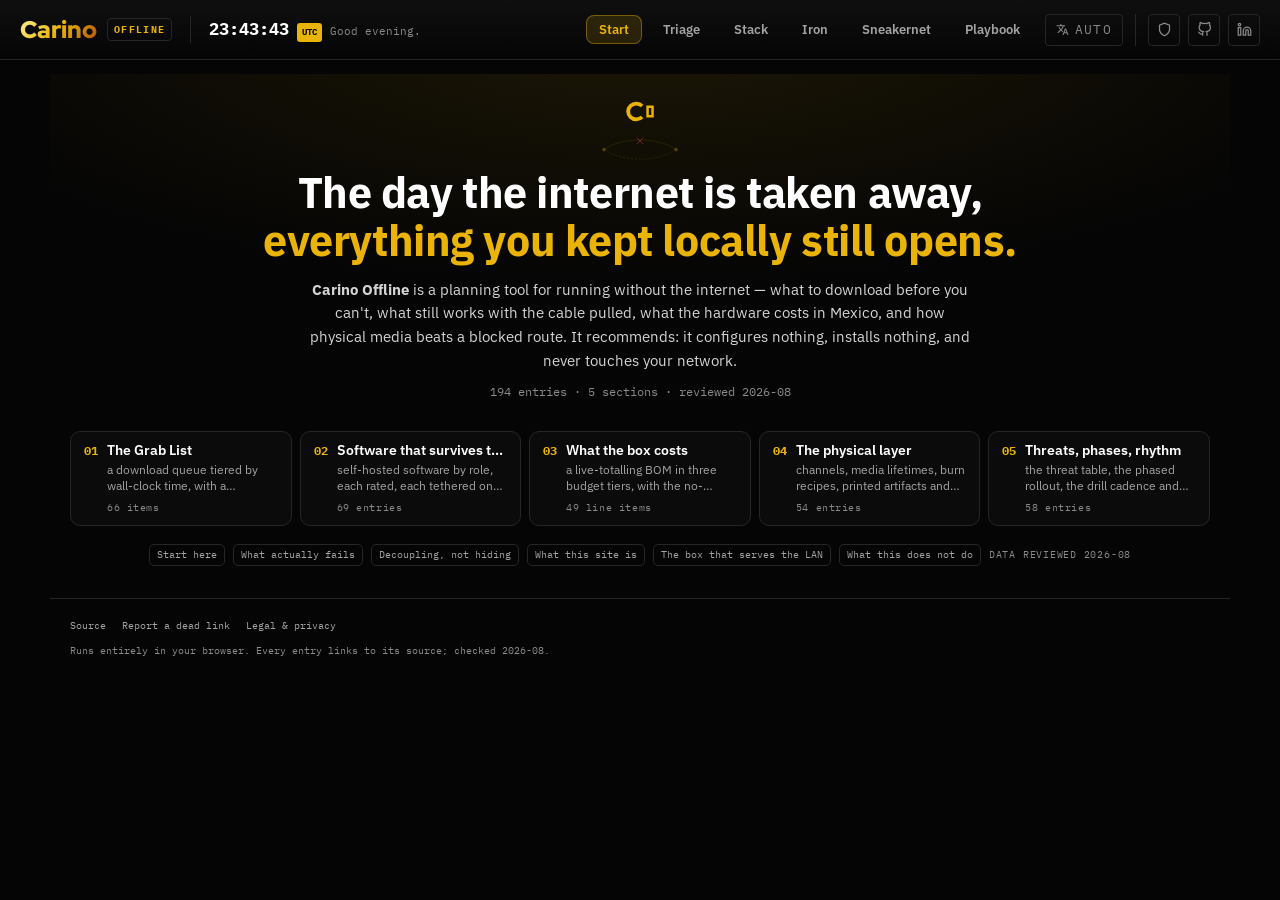
==== index.html @ 89db2559 "Put chips first on every panel and cite a source for every row Find follows the chips, every row and" ====
<!DOCTYPE html>
<html lang="en">
<head>
  <meta charset="UTF-8">
  <meta name="viewport" content="width=device-width, initial-scale=1.0">
  <link rel="icon" type="image/webp" href="logo.webp">
  <title>Carino Offline — intranet, sneakernet &amp; the offline stack</title>
  <!-- carino:head — generated by Carino-Systems/baseline/apply.py from sites.json; edit there, not here -->
  <meta name="description" content="What to download before you can&#x27;t, which software still works with the WAN cable pulled, what the hardware costs in Mexico, and how physical media beats a blocked route. Runs entirely in your browser, offline.">
  <link rel="canonical" href="https://offline.carino.systems/">
  <meta property="og:type" content="website">
  <meta property="og:site_name" content="Carino Systems">
  <meta property="og:title" content="Carino Offline">
  <meta property="og:description" content="What to download before you can&#x27;t, which software still works with the WAN cable pulled, what the hardware costs in Mexico, and how physical media beats a blocked route. Runs entirely in your browser, offline.">
  <meta property="og:url" content="https://offline.carino.systems/">
  <meta property="og:image" content="https://offline.carino.systems/og.jpg">
  <meta property="og:image:width" content="1200">
  <meta property="og:image:height" content="630">
  <meta property="og:image:alt" content="Carino Offline">
  <meta name="twitter:card" content="summary_large_image">
  <link rel="alternate" hreflang="en" href="https://offline.carino.systems/">
  <link rel="alternate" hreflang="es" href="https://offline.carino.systems/?lang=es">
  <link rel="alternate" hreflang="pt-BR" href="https://offline.carino.systems/?lang=pt-BR">
  <link rel="alternate" hreflang="ja" href="https://offline.carino.systems/?lang=ja">
  <link rel="alternate" hreflang="ru" href="https://offline.carino.systems/?lang=ru">
  <link rel="alternate" hreflang="x-default" href="https://offline.carino.systems/">
  <script type="application/json" id="carino-head-i18n">{"es": {"title": "Carino Offline — intranet, sneakernet y el stack sin conexión", "desc": "Qué descargar antes de que no puedas, qué software funciona sin WAN, cuánto cuesta el hardware en México y por qué el medio físico vence a una ruta bloqueada."}, "pt-BR": {"title": "Carino Offline — intranet, sneakernet e o stack offline", "desc": "O que baixar enquanto dá, que software funciona sem WAN, quanto custa o hardware no México e como a mídia física vence uma rota bloqueada. Roda offline."}, "ja": {"title": "Carino Offline — イントラネットとオフライン環境", "desc": "使えなくなる前に何を落とすか、WANなしで動くソフト、メキシコでのハードウェア価格、物理メディアが遮断経路に勝つ理由。ブラウザでオフライン動作。"}, "ru": {"title": "Carino Offline — интранет, sneakernet и офлайн-стек", "desc": "Что скачать, пока не поздно, какой софт работает без WAN, сколько стоит оборудование в Мексике и почему носитель надёжнее блокировки. Работает офлайн."}}</script>
  <script type="application/ld+json">{"@context": "https://schema.org", "@type": "WebApplication", "name": "Carino Offline", "url": "https://offline.carino.systems/", "description": "What to download before you can't, which software still works with the WAN cable pulled, what the hardware costs in Mexico, and how physical media beats a blocked route. Runs entirely in your browser, offline.", "operatingSystem": "Any (runs in a web browser)", "isAccessibleForFree": true, "author": {"@type": "Person", "name": "Miguel Cariño", "url": "https://carino.systems/"}}</script>
  <!-- /carino:head -->

  <link rel="stylesheet" href="fonts/carino-fonts.css">
  <link rel="stylesheet" href="carino-ui.css">

  <style>
    /* Tokens, base and the shared components (.landing-hero, .fchips,
       .src-line, .modal, .alert, .site-foot) come from carino-ui.css,
       linked above. Only Offline's extras are declared here. */
    :root{
      --primary-hover:#fbbf24;
      --border-glow:rgba(234,179,8,0.3);
    }
    a{text-decoration:none;}
    a:hover{color:var(--primary-hover);}
    button{font-family:inherit;}
    h2,h3,h4,h5{font-family:var(--display);}

    /* the page scrolls; each panel is a normal block in it */
    .wrap{max-width:1180px;width:100%;margin:0 auto;padding:14px 20px 8px;}
    @media(max-width:640px){.wrap{padding:12px 12px 6px;}}

    /* ── APP BAR: page header + search ── */
    .appbar{flex-shrink:0;display:flex;flex-direction:column;gap:8px;}
    .app-intro{display:flex;flex-direction:column;gap:3px;}
    .app-eyebrow{font-family:var(--mono);font-size:0.6rem;font-weight:700;letter-spacing:0.16em;
      text-transform:uppercase;color:var(--accent);}
    .app-title{margin:0;font-family:var(--display);font-weight:900;font-size:1.85rem;line-height:1.05;
      background:linear-gradient(130deg,#fef08a 0%,#eab308 48%,#b45309 100%);
      -webkit-background-clip:text;background-clip:text;-webkit-text-fill-color:transparent;}
    .app-desc{margin:1px 0 0;color:var(--text-sec);font-size:0.84rem;line-height:1.45;max-width:840px;
      display:-webkit-box;-webkit-line-clamp:2;-webkit-box-orient:vertical;overflow:hidden;}
    .app-desc b{color:var(--text);}
    @media(max-width:640px){.app-title{font-size:1.5rem;}.app-desc{font-size:0.8rem;}}
    /* ── FILTER BAR — carino-ui.css .fchips: chips first, then Find ── */
    .fchips{margin:10px -20px 12px;padding:10px 20px;min-height:46px;}
    @media(max-width:640px){.fchips{margin:8px -12px 10px;padding:9px 12px;}}
    #chips{display:contents;}
    .find-chip .kbd{margin-left:4px;padding:0 5px;font-size:var(--fs-micro);}
    #q{width:240px;flex:none;padding:5px 10px;font-size:var(--fs-label);}
    #q:focus{outline:none;border-color:var(--accent);box-shadow:0 0 0 3px var(--accent-glow);}
    #q[hidden]{display:none;}
    @media(max-width:640px){#q{width:180px;}}

    /* ── SECTION TABS — relocated into the shared navbar (carino-navbar.js) ── */
    .tabs{display:flex;gap:6px;align-items:center;}
    .tab{display:flex;align-items:center;gap:7px;border:1px solid transparent;border-radius:8px;background:transparent;
      color:var(--text-sec);font-family:var(--sans);font-weight:600;font-size:0.82rem;padding:7px 12px;cursor:pointer;
      transition:0.13s;white-space:nowrap;line-height:1;}
    .tab:hover{color:var(--text);background:rgba(255,255,255,0.05);}
    .tab.active{color:var(--accent);background:var(--accent-glow);border-color:rgba(234,179,8,0.4);}
    .tab .tnum{font-family:var(--mono);font-size:0.6rem;font-weight:700;letter-spacing:0.1em;opacity:0.7;}
    .tab .tlead{font-family:var(--sans);font-weight:400;font-size:0.72rem;color:var(--text-muted);}
    /* inside the 60px navbar there's no room for the numbers / sub-labels */
    #carinoNav .tab .tnum,#carinoNav .tab .tlead{display:none;}
    #carinoNav .cn-actions{overflow-x:auto;scrollbar-width:none;}
    #carinoNav .cn-actions::-webkit-scrollbar{display:none;}
    @media(max-width:520px){#carinoNav .tab{padding:7px 9px;font-size:0.78rem;}}

    /* ── PANELS: exactly one visible; the page itself scrolls ── */
    .panel{display:none;}
    .panel.active{display:block;}

    /* rating legend: swatches only — the section description carries the words */
    .legend{display:flex;gap:12px;flex-wrap:wrap;font-family:var(--mono);font-size:0.62rem;color:var(--text-muted);}
    .legend .lg{white-space:nowrap;cursor:help;}

    /* ══ SUMMARY STRIP — one line carrying what four stat tiles used to ══ */
    .summary{display:flex;align-items:center;gap:16px;flex-wrap:wrap;margin-bottom:10px;
      border:1px solid var(--border-glow);border-radius:10px;background:var(--accent-faint);
      padding:8px 13px;font-family:var(--mono);font-variant-numeric:tabular-nums;}
    .sm-c{font-size:0.72rem;color:var(--text-muted);white-space:nowrap;}
    .sm-c b{color:var(--accent);font-size:0.92rem;font-weight:700;}
    .sm-of{color:var(--text-muted);font-weight:400;font-size:0.72rem;}
    .sm-k{font-size:var(--fs-micro);text-transform:uppercase;letter-spacing:0.09em;}
    .sm-bar{flex:1;min-width:70px;height:4px;border-radius:3px;background:var(--border);overflow:hidden;display:block;}
    .sm-pct{font-size:0.68rem;color:var(--accent);font-weight:700;}
    @media(max-width:620px){.sm-bar{display:none;}.summary{gap:11px;}}

    /* ══ POPUP MENU — keeps six rarely-pressed buttons off the screen ══ */
    .menu-wrap{position:relative;display:inline-flex;}
    .menu{position:absolute;top:calc(100% + 5px);left:0;z-index:60;min-width:186px;
      border:1px solid var(--border);border-radius:9px;background:var(--bg-elev);
      box-shadow:0 12px 32px rgba(0,0,0,0.55);padding:4px;display:flex;flex-direction:column;gap:2px;}
    .menu[hidden]{display:none;}
    .menu-i{text-align:left;border:none;background:transparent;color:var(--text-sec);cursor:pointer;
      font-family:var(--mono);font-size:0.7rem;padding:7px 10px;border-radius:6px;transition:0.12s;white-space:nowrap;}
    .menu-i:hover{background:var(--accent-glow);color:var(--accent);}
    .menu-i.danger:hover{background:rgba(239,68,68,0.14);color:var(--err);}

    /* ══ COMPACT ROW — the density primitive.
       One line: name, a one-clause gist, and the numbers you scan by. Prose,
       commands and caveats live in the detail dialog, not here. ══ */
    .row{display:grid;grid-template-columns:auto 1fr auto auto auto;align-items:center;gap:12px;
      padding:9px 12px;border:1px solid transparent;border-bottom-color:var(--border);
      cursor:pointer;transition:0.12s;min-width:0;}
    .row:hover{background:var(--accent-faint);border-color:var(--border-glow);border-radius:9px;}
    .row:focus-visible{outline:2px solid var(--accent);outline-offset:-2px;border-radius:9px;}
    .row.static{cursor:default;}
    .row.static:hover{background:transparent;border-color:transparent;border-bottom-color:var(--border);}
    .row input[type=checkbox]{width:16px;height:16px;accent-color:var(--accent);cursor:pointer;flex-shrink:0;margin:0;}
    .row-x{color:var(--err);font-size:0.8rem;width:16px;text-align:center;flex-shrink:0;}
    .row-main{display:flex;flex-direction:column;gap:2px;min-width:0;}
    .row-name{font-size:0.87rem;font-weight:600;color:var(--text);line-height:1.3;
      white-space:nowrap;overflow:hidden;text-overflow:ellipsis;}
    .row-sub{font-size:0.76rem;color:var(--text-sec);line-height:1.35;
      white-space:nowrap;overflow:hidden;text-overflow:ellipsis;}
    .row-cat{font-family:var(--mono);font-size:0.62rem;color:var(--text-muted);white-space:nowrap;}
    .row-num{font-family:var(--mono);font-size:0.72rem;color:var(--text);white-space:nowrap;
      text-align:right;min-width:52px;}
    .row-flag{color:var(--err);font-size:0.78rem;}
    .row.done .row-name{color:var(--text-muted);text-decoration:line-through;}
    .row.done .row-sub{color:var(--text-muted);}
    .row.wont{opacity:0.72;}
    .row.wont .row-name{color:var(--text-sec);}
    .row.tether{border-left:2px solid rgba(239,68,68,0.5);}
    .row.dim{opacity:0.34;}
    .row.phase.done .row-name{color:var(--ok);text-decoration:none;}
    .row.phase.wip .row-name{color:var(--accent);}
    .bar.mini{height:3px;margin-top:5px;max-width:220px;}
    @media(max-width:720px){
      .row{grid-template-columns:auto 1fr auto;gap:9px;padding:8px 10px;}
      .row-cat{display:none;}
      .row-num:last-child{display:none;}
    }

    /* ══ TILE — the stack grid. Same idea, laid out as a card grid. ══ */
    .tiles{display:grid;grid-template-columns:repeat(auto-fill,minmax(260px,1fr));gap:8px;}
    .tile{display:grid;grid-template-columns:auto 1fr;gap:9px;align-items:start;cursor:pointer;
      border:1px solid var(--border);border-radius:10px;background:var(--bg-card);padding:10px 12px;transition:0.12s;min-width:0;}
    .tile:hover{border-color:var(--border-glow);background:var(--accent-faint);transform:translateY(-1px);}
    .tile:focus-visible{outline:2px solid var(--accent);outline-offset:-2px;}
    .tile-dot{font-size:0.66rem;line-height:1.6;}
    .tile-main{display:flex;flex-direction:column;gap:2px;min-width:0;}
    .tile-name{font-size:0.85rem;font-weight:600;color:var(--text);line-height:1.3;
      white-space:nowrap;overflow:hidden;text-overflow:ellipsis;}
    .tile-sub{font-size:0.74rem;color:var(--text-sec);line-height:1.4;
      display:-webkit-box;-webkit-line-clamp:2;-webkit-box-orient:vertical;overflow:hidden;}

    /* sub-navigation inside a panel — one block on screen at a time */
    .seg.sub{margin-bottom:10px;}
    .seg.sub .seg-btn .sub{font-size:var(--fs-micro);opacity:0.7;}
    .lede{margin-bottom:11px;}
    .lede p{margin:0 0 8px;font-size:0.82rem;color:var(--text-sec);line-height:1.55;max-width:820px;}

    /* ══ DETAIL DIALOG — carino-ui.css .modal-scrim / .modal ══ */
    .modal-scrim{z-index:2147483100;align-items:flex-start;overflow-y:auto;}
    #modal .modal{max-width:620px;margin:auto;max-height:calc(100dvh - 48px);}
    #modal .modal-head{align-items:flex-start;background:var(--accent-faint);}
    #modal .modal-title{text-transform:none;font-family:var(--sans);font-weight:800;letter-spacing:0;line-height:1.3;margin:0;}
    #modal .modal-body{padding:15px 17px 17px;}
    .d-p{margin:0 0 9px;font-size:0.83rem;color:var(--text-sec);line-height:1.6;}
    .d-p b{color:var(--text);}
    .d-lbl{font-family:var(--mono);font-size:var(--fs-micro);font-weight:700;text-transform:uppercase;
      letter-spacing:0.12em;color:var(--text-muted);margin:14px 0 6px;display:flex;gap:8px;align-items:baseline;}
    /* a count on the right of a label, the way .group-h carries one */
    .d-lbl .count{margin-left:auto;font-weight:400;letter-spacing:0.06em;color:var(--text-muted);}
    .d-facts{display:grid;grid-template-columns:auto 1fr;gap:5px 14px;margin:12px 0 4px;
      font-family:var(--mono);font-size:0.73rem;line-height:1.5;}
    .d-facts.tight{margin:0;}
    .d-k{color:var(--text-muted);white-space:nowrap;}
    .d-v{color:var(--text);}
    .d-foot{display:flex;gap:8px;align-items:center;flex-wrap:wrap;margin-top:13px;
      padding-top:11px;border-top:1px solid var(--border);}
    @media(max-width:640px){.modal-scrim{padding:12px;}#modal .modal{max-height:calc(100dvh - 24px);}}

    /* ── LOAD FAILURE — carino-ui.css .alert.err, naming the file ── */
    #loadErr{margin-top:10px;}
    #loadErr[hidden],#loadErr.hidden{display:none;}

    /* ══ CONTROL SURFACES ══ */
    .ctl{display:flex;gap:10px;flex-wrap:wrap;align-items:center;}
    .ctl-lbl{font-family:var(--mono);font-size:var(--fs-micro);font-weight:700;text-transform:uppercase;
      letter-spacing:0.12em;color:var(--text-muted);white-space:nowrap;}

    /* segmented control — time budget, iron tier, sneakernet channel */
    .seg{display:inline-flex;gap:4px;padding:4px;border:1px solid var(--border);border-radius:10px;
      background:var(--bg-elev);flex-wrap:wrap;}
    .seg-btn{border:1px solid transparent;border-radius:7px;background:transparent;color:var(--text-sec);
      font-family:var(--mono);font-size:0.68rem;font-weight:600;padding:6px 11px;cursor:pointer;
      white-space:nowrap;transition:0.13s;display:inline-flex;align-items:center;gap:7px;line-height:1.2;}
    .seg-btn:hover{color:var(--text);background:rgba(255,255,255,0.05);}
    .seg-btn.active{color:var(--accent);background:var(--accent-glow);border-color:rgba(234,179,8,0.4);}
    .seg-btn .sub{font-size:var(--fs-micro);font-weight:400;color:var(--text-muted);letter-spacing:0.04em;}
    .seg-btn.active .sub{color:var(--accent);opacity:0.75;}
    .seg-btn .rec{font-size:0.5rem;font-weight:700;text-transform:uppercase;letter-spacing:0.09em;
      color:var(--accent);border:1px solid var(--border-glow);border-radius:4px;padding:2px 5px;}

    /* buttons are carino-ui.css .btn / .btn-primary */

    /* ══ BADGES ══ (.tag kept as an alias of .badge — same rules, either name works) */
    .badge,.tag{font-family:var(--mono);font-size:var(--fs-micro);font-weight:700;text-transform:uppercase;
      letter-spacing:0.06em;padding:4px 8px;border-radius:5px;border:1px solid var(--border);
      color:var(--text-sec);white-space:nowrap;display:inline-flex;align-items:center;gap:5px;line-height:1.2;}
    .badge.ok,.tag.ok{color:var(--ok);border-color:rgba(34,197,94,0.4);background:rgba(34,197,94,0.06);}
    .badge.info,.tag.info{color:var(--info);border-color:rgba(56,189,248,0.4);background:rgba(56,189,248,0.06);}
    .badge.warn,.tag.warn{color:var(--warn);border-color:rgba(234,179,8,0.4);background:var(--accent-faint);}
    .badge.danger,.tag.danger{color:var(--err);border-color:rgba(239,68,68,0.45);background:rgba(239,68,68,0.07);}
    .badge.accent,.tag.accent{color:var(--accent);border-color:var(--border-glow);background:var(--accent-faint);}
    .badge.big{font-size:0.64rem;padding:5px 10px;}

    /* text-colour utilities for data-driven states (likelihood, severity, ratings) */
    .t-ok{color:var(--ok);} .t-info{color:var(--info);} .t-warn{color:var(--warn);}
    .t-danger{color:var(--err);} .t-dim{color:var(--text-muted);} .t-mut{color:var(--text-sec);}
    .t-accent{color:var(--accent);}
    .num{font-family:var(--mono);font-variant-numeric:tabular-nums;}

    /* ══ GROUPS / GRIDS / CARDS ══ */
    .group{margin-bottom:20px;}
    .group-h{display:flex;align-items:baseline;gap:10px;margin:0 0 10px;font-family:var(--mono);font-size:0.62rem;
      font-weight:700;text-transform:uppercase;letter-spacing:0.14em;color:var(--accent);
      border-bottom:1px solid var(--border);padding-bottom:6px;}
    .group-h .count{margin-left:auto;color:var(--text-muted);font-weight:400;letter-spacing:0.06em;}
    .group-h .lead{color:var(--text-muted);font-weight:400;letter-spacing:0.04em;text-transform:none;font-size:0.66rem;}

    /* offline rating drives the tile's left edge — visible before you read a word */
    .tile.rate-full{border-left:2px solid var(--ok);}
    .tile.rate-sync{border-left:2px solid var(--info);}
    .tile.rate-tethered{border-left:2px solid var(--err);}

    /* label/value pairs inside cards and detail blocks */

    /* ── ALTS: the "if you can't get it, get this" row ── */
    .alts{display:flex;gap:5px;flex-wrap:wrap;}
    .alt{font-family:var(--mono);font-size:0.62rem;color:var(--text-sec);border:1px solid var(--border);
      border-radius:5px;padding:2px 7px;}
    /* the same pill used as a button — Start's premise and limits blocks */
    button.alt{background:transparent;cursor:pointer;line-height:1.6;transition:0.13s;}
    button.alt:hover{color:var(--accent);border-color:var(--accent);background:var(--accent-faint);}

    /* ══ HERO ══ the landing screen, built like the PACS one: the mark, the
       motif under it, the two-line headline, one paragraph and the counts.
       Static markup rather than app.js output: it is translated like the
       fleet's other landing pages, and it still says something when
       data/start.json fails to load. */
    /* The landing hero (carino-ui.css .landing-hero) is Start's page header;
       on every other panel the app bar's own title takes its place. */
    .landing-hero{display:none;margin:0 -20px;}
    body.is-start .landing-hero{display:block;}
    body.is-start .app-intro{display:none;}
    @media(max-width:640px){.landing-hero{margin:0 -12px;}}

    /* ── THE MOTIF: two routes, one blocked ──
       The lede's last claim, animated: a blocked route loses to physical media.
       A packet leaves the left node along the top route, dies at the cut, and
       nothing arrives. Then one leaves along the bottom route — drawn dashed,
       because that route is a disc in a bag — and the right node lights up.

       One 5s cycle drives all of it: the two pulses share the timeline and are
       separated by animation-delay written into their own keyframes, so there
       is no JS and nothing to keep in sync. Both paths carry pathLength="100",
       which makes every offset below a percentage of the route regardless of
       what the curve actually measures. */
    .lh-motif{aspect-ratio:240 / 72;}
    .lh-motif .trace{fill:none;stroke:var(--accent);stroke-width:2;opacity:0.14;
      stroke-linecap:round;}
    /* the physical route reads as physical before anything moves */
    .lh-motif .wire{stroke-dasharray:5 6;}
    .lh-motif .node{fill:var(--accent);opacity:0.28;}
    .lh-motif .cut{stroke:var(--err);stroke-width:2;opacity:0.6;stroke-linecap:round;}
    .lh-motif .pulse{fill:none;stroke:var(--accent);stroke-width:2.8;stroke-linecap:round;
      stroke-dasharray:14 86;opacity:0;}
    .lh-motif .p-blocked{animation:ohero-blocked 5s linear infinite;}
    .lh-motif .p-carried{animation:ohero-carried 5s linear infinite;}
    .lh-motif .n-dest{animation:ohero-arrive 5s linear infinite;}

    /* out of the source, and dead at the cut half way along */
    @keyframes ohero-blocked{
      0%{stroke-dashoffset:14;opacity:0;}
      3%{opacity:0.95;}
      22%{stroke-dashoffset:-36;opacity:0.95;}
      27%,100%{stroke-dashoffset:-36;opacity:0;}
    }
    /* then the same trip by hand, the whole way */
    @keyframes ohero-carried{
      0%,34%{stroke-dashoffset:14;opacity:0;}
      37%{opacity:0.95;}
      72%{stroke-dashoffset:-86;opacity:0.95;}
      80%,100%{stroke-dashoffset:-86;opacity:0;}
    }
    /* and only then does the far end have it */
    @keyframes ohero-arrive{
      0%,68%{opacity:0.28;}
      76%,88%{opacity:1;}
      96%,100%{opacity:0.28;}
    }
    /* Reduced motion still has to make the point, so it keeps the frame the
       animation exists for: a packet stopped at the cut, another part-way down
       the route that works. */
    @media(prefers-reduced-motion:reduce){
      .lh-motif .p-blocked,.lh-motif .p-carried,.lh-motif .n-dest{animation:none;}
      .lh-motif .p-blocked{opacity:0.95;stroke-dashoffset:-36;}
      .lh-motif .p-carried{opacity:0.95;stroke-dashoffset:-36;}
    }
    /* Start has no facets: the bar (and its Find) belongs to the five tool
       panels. A ?q= in the URL still routes and renders on Start. */
    body.is-start .fchips{display:none;}
    /* one centred row under the five ways in, the way the PACS chips sit */
    .start-chips{justify-content:center;align-items:center;gap:8px;margin-top:18px;}
    .start-chips .start-stamp{font-family:var(--mono);font-size:var(--fs-micro);
      letter-spacing:0.08em;text-transform:uppercase;}

    /* ══ START PANEL ══ five cards and a chip row; everything else is a dialog.
       The rules that used to squeeze this panel's rows and labels into a
       1400x900 laptop are gone with the rows they squeezed. */
    .start-tiles{grid-template-columns:repeat(auto-fill,minmax(205px,1fr));}
    .start-card{padding:10px 13px;}
    .start-card .tile-dot{font-family:var(--mono);font-size:0.72rem;font-weight:700;line-height:1.5;}
    .start-card .tile-n{font-size:0.6rem;letter-spacing:0.06em;margin-top:3px;}
    /* the numbered route now renders inside the dialog */
    .start-step .step-n{font-family:var(--mono);font-size:0.6rem;font-weight:700;color:var(--accent);
      border:1px solid var(--border-glow);border-radius:5px;padding:2px 6px;line-height:1;}

    /* ══ COPYABLE CODE ══ the install line, the burn command, the rsync invocation */
    .code,code.copy{position:relative;display:block;font-family:var(--mono);font-size:0.72rem;line-height:1.6;
      color:var(--text);background:var(--bg);border:1px solid var(--border);border-radius:8px;
      padding:9px 60px 9px 11px;white-space:pre-wrap;word-break:break-word;cursor:pointer;transition:0.14s;}
    .code:hover,code.copy:hover{border-color:var(--border-glow);}
    .code::after,code.copy::after{content:'copy';position:absolute;top:7px;right:9px;font-size:var(--fs-micro);
      font-weight:700;letter-spacing:0.1em;text-transform:uppercase;color:var(--text-muted);}
    .code:hover::after,code.copy:hover::after{color:var(--accent);}
    .code.copied::after,code.copy.copied::after{content:'copied';color:var(--ok);}
    .code .cm{color:var(--text-muted);}   /* shell comment lines inside a recipe */
    .copybtn{font-family:var(--mono);font-size:var(--fs-micro);font-weight:700;letter-spacing:0.1em;
      text-transform:uppercase;color:var(--text-muted);background:transparent;border:1px solid var(--border);
      border-radius:5px;padding:3px 7px;cursor:pointer;transition:0.14s;}
    .copybtn:hover{color:var(--accent);border-color:var(--accent);}
    .copybtn.copied{color:var(--ok);border-color:rgba(34,197,94,0.4);}

    /* ══ TABLES ══ threat model, media, cadence, breaks */
    .tblwrap{overflow-x:auto;border:1px solid var(--border);border-radius:11px;background:var(--bg-card);
      scrollbar-width:thin;scrollbar-color:var(--border) transparent;}
    .tblwrap::-webkit-scrollbar{height:8px;}
    .tblwrap::-webkit-scrollbar-thumb{background:var(--border);border-radius:4px;}
    table.tbl{border-collapse:collapse;width:100%;min-width:560px;font-size:0.79rem;}
    .tbl th{font-family:var(--mono);font-size:var(--fs-micro);font-weight:700;text-transform:uppercase;
      letter-spacing:0.1em;color:var(--accent);text-align:left;padding:9px 12px;
      border-bottom:1px solid var(--border);background:var(--accent-faint);white-space:nowrap;
      position:sticky;top:0;z-index:1;}
    .tbl td{padding:9px 12px;border-bottom:1px solid var(--border);color:var(--text-sec);
      line-height:1.5;vertical-align:top;}
    .tbl tbody tr:last-child td{border-bottom:none;}
    .tbl tbody tr:hover td{background:rgba(255,255,255,0.02);}
    .tbl td b,.tbl td strong{color:var(--text);font-weight:600;}
    .tbl td.num,.tbl th.num{font-family:var(--mono);text-align:right;white-space:nowrap;
      font-variant-numeric:tabular-nums;}
    .tbl td.key{color:var(--text);font-weight:600;white-space:nowrap;}

    .escape{margin-top:6px;font-size:0.74rem;line-height:1.5;color:#fca5a5;
      border-left:2px solid rgba(239,68,68,0.5);padding-left:9px;}
    .escape b{color:#fecaca;}

    /* ══ TIER ACCORDIONS ══ */
    .tier{border:1px solid var(--border);border-radius:12px;background:var(--bg-elev);
      margin-bottom:12px;overflow:hidden;}
    .tier-h{display:flex;align-items:center;gap:10px;width:100%;text-align:left;border:0;
      border-bottom:1px solid var(--border);background:var(--accent-faint);color:inherit;
      padding:11px 14px;cursor:pointer;transition:0.14s;}
    .tier-h:hover{background:var(--accent-glow);}
    .tier-name{font-family:var(--display);font-weight:700;font-size:0.98rem;}
    .tier-lead{font-family:var(--sans);font-weight:400;font-size:0.75rem;color:var(--text-sec);
      white-space:nowrap;overflow:hidden;text-overflow:ellipsis;min-width:0;flex:1;}
    .tier-meta{margin-left:auto;font-family:var(--mono);font-size:0.62rem;color:var(--text-muted);
      white-space:nowrap;font-variant-numeric:tabular-nums;}
    .tier-body{padding:2px 10px 6px;}
    .tier.collapsed .tier-body{display:none;}
    .tier.collapsed .tier-h{border-bottom:none;}
    .tier.wont{border-color:rgba(239,68,68,0.35);}
    .tier.wont .tier-h{background:rgba(239,68,68,0.07);border-color:rgba(239,68,68,0.25);}
    .tier.wont .tier-h:hover{background:rgba(239,68,68,0.11);}
    .tier.wont .tier-name{color:#fca5a5;}

    /* ══ SUMMARY / READINESS ══ */
    #grabSummary{flex-shrink:0;border:1px solid var(--border-glow);border-radius:12px;
      background:var(--accent-faint);padding:12px 14px;margin-bottom:13px;
      display:flex;flex-direction:column;gap:11px;}

    .bar{height:8px;border-radius:5px;background:var(--bg);border:1px solid var(--border);overflow:hidden;}
    .bar-fill{display:block;height:100%;width:0;border-radius:4px;transition:width 0.3s ease;
      background:linear-gradient(90deg,#b45309,#eab308 62%,#fef08a);}

    /* running total strip for the hardware tiers */
    #ironTotal{flex-shrink:0;display:flex;gap:14px;flex-wrap:wrap;align-items:baseline;
      border:1px solid var(--border-glow);border-radius:11px;background:var(--accent-faint);
      padding:11px 14px;margin-bottom:13px;font-family:var(--mono);font-variant-numeric:tabular-nums;}
    #ironTotal .big{font-size:1.3rem;font-weight:700;color:var(--accent);}
    #ironTotal .sub{font-size:0.7rem;color:var(--text-sec);}
    #ironTotal .lbl{font-size:var(--fs-micro);font-weight:700;text-transform:uppercase;letter-spacing:0.11em;color:var(--text-muted);}

    .tl-exit{margin-top:9px;font-family:var(--mono);font-size:0.66rem;line-height:1.5;color:var(--accent);
      border:1px solid var(--border-glow);border-radius:8px;background:var(--accent-faint);padding:7px 10px;}
    .tl-exit b{color:var(--text);}

    /* task checklist inside a phase */
    .task{display:flex;gap:9px;align-items:flex-start;font-size:0.79rem;color:var(--text-sec);
      line-height:1.5;padding:4px 0;cursor:pointer;}
    .task:hover{color:var(--text);}
    .task.done{color:var(--text-muted);text-decoration:line-through;text-decoration-color:var(--border);}

    /* ══ NUMBERED RECIPES (sneakernet) ══ */
    .steps{list-style:none;counter-reset:step;margin:0;padding:0;}
    .step{position:relative;counter-increment:step;padding:0 0 0 30px;margin-bottom:11px;}
    .step::before{content:counter(step,decimal-leading-zero);position:absolute;left:0;top:1px;
      font-family:var(--mono);font-size:0.6rem;font-weight:700;color:var(--accent);
      border:1px solid var(--border-glow);border-radius:5px;padding:2px 5px;line-height:1;}
    .step-t{font-size:0.82rem;color:var(--text);line-height:1.5;margin-bottom:5px;}
    .step-t .why{color:var(--text-sec);}

    /* short prose blocks: principles, uses, artifacts */

    /* rules / non-negotiables list */
    .rules{list-style:none;margin:0;padding:0;counter-reset:rule;}
    .rules li{position:relative;counter-increment:rule;padding:9px 0 9px 32px;
      border-bottom:1px solid var(--border);font-size:0.81rem;color:var(--text-sec);line-height:1.55;}
    .rules li:last-child{border-bottom:none;}
    .rules li::before{content:counter(rule);position:absolute;left:0;top:9px;font-family:var(--mono);
      font-size:0.6rem;font-weight:700;color:var(--accent);border:1px solid var(--border-glow);
      border-radius:5px;padding:2px 6px;line-height:1;}
    .rules li b{color:var(--text);}

    /* ══ EMPTY / HIDDEN ══ */
    .empty{text-align:center;color:var(--text-muted);font-family:var(--mono);font-size:0.76rem;
      line-height:1.6;padding:32px 16px;border:1px dashed var(--border);border-radius:11px;}
    .empty b{color:var(--text-sec);}
    .hidden{display:none!important;}
    [hidden]{display:none!important;}

    /* a bordered mount with nothing in it reads as a broken box, and these two
       stay empty on the data-failure path */
    #grabSummary:empty,#ironTotal:empty{display:none;}

    /* ── mount-point spacing: set here so app.js never has to think about layout ── */
    #grabControls,#stackControls{flex-shrink:0;margin-bottom:12px;display:flex;gap:11px;
      flex-wrap:wrap;align-items:center;}
    #ironTiers,#sneakChannels{flex-shrink:0;margin-bottom:12px;display:flex;gap:11px;
      flex-wrap:wrap;align-items:center;}
    #grabTiers,#stackGrid,#ironGroups,#sneakBody,#startBody{flex-shrink:0;}
    #ironRules{margin-top:18px;}
    /* a group's pointer at the fleet tool answering the neighbouring question */
    .group-see{margin:-4px 0 8px;font-family:var(--mono);font-size:0.66rem;line-height:1.4;}

      /* the source line every row and dialog ends in (carino-ui.css .src-line) */
    .row-main .src-line,.tile-main .src-line{font-size:var(--fs-micro);gap:2px 6px;margin-top:2px;}
    .src-line .src-ed{color:var(--text-sec);}
    .site-foot{max-width:1180px;margin:24px auto 0;padding-left:20px;padding-right:20px;}
    @media(max-width:640px){.site-foot{padding-left:12px;padding-right:12px;}}
</style>
</head>
<body>

  <div class="wrap" role="main">

    <!-- Section tabs — carino-navbar.js relocates this into the shared top navbar. -->
    <nav class="tabs" data-carino-actions role="tablist">
      <button class="tab active" id="tab-start" data-panel="start" data-priority="1" role="tab" aria-controls="panel-start" aria-selected="true"><span class="tnum">00</span> <span data-i18n>Start</span> <span class="tlead" data-i18n>what this is</span></button>
      <button class="tab" id="tab-grab" data-panel="grab" role="tab" aria-controls="panel-grab" aria-selected="false"><span class="tnum">01</span> <span data-i18n>Triage</span> <span class="tlead" data-i18n>the grab list</span></button>
      <button class="tab" id="tab-stack" data-panel="stack" role="tab" aria-controls="panel-stack" aria-selected="false"><span class="tnum">02</span> <span data-i18n>Stack</span> <span class="tlead" data-i18n>software</span></button>
      <button class="tab" id="tab-iron" data-panel="iron" role="tab" aria-controls="panel-iron" aria-selected="false"><span class="tnum">03</span> <span data-i18n>Iron</span> <span class="tlead" data-i18n>hardware &amp; cost</span></button>
      <button class="tab" id="tab-sneak" data-panel="sneak" role="tab" aria-controls="panel-sneak" aria-selected="false"><span class="tnum">04</span> <span data-i18n>Sneakernet</span> <span class="tlead" data-i18n>physical layer</span></button>
      <button class="tab" id="tab-plan" data-panel="plan" role="tab" aria-controls="panel-plan" aria-selected="false"><span class="tnum">05</span> <span data-i18n>Playbook</span> <span class="tlead" data-i18n>threats &amp; phases</span></button>
    </nav>

    <!-- ══════════ HERO (Start only) ══════════
         carino-ui.css .landing-hero. app.js shows it with body.is-start and
         hides it while a ?q= search lists hits from all five files. -->
    <header class="landing-hero" id="startHero">
      <div class="lh-wrap">
        <div class="lh-mark" aria-hidden="true">
          <img class="mark" src="logo.svg" alt="" width="100" height="100">
          <!-- Two routes between the same two points. The top one is cut; the
               bottom one is dashed because it is a disc in a bag. Each route is
               drawn twice — a faint trace and a bright pulse over it. -->
          <svg class="lh-motif" viewBox="0 0 240 72" preserveAspectRatio="xMidYMid meet">
            <path class="trace" d="M 24 36 C 70 2 170 2 216 36" />
            <path class="trace wire" d="M 24 36 C 70 70 170 70 216 36" />
            <path class="cut" d="M112 5 L128 21 M128 5 L112 21" />
            <circle class="node" cx="24" cy="36" r="5" />
            <circle class="node n-dest" cx="216" cy="36" r="5" />
            <path class="pulse p-blocked" pathLength="100" d="M 24 36 C 70 2 170 2 216 36" />
            <path class="pulse p-carried" pathLength="100" d="M 24 36 C 70 70 170 70 216 36" />
          </svg>
        </div>
        <h1><span data-i18n>The day the internet is taken away,</span><br><span class="gold" data-i18n>everything you kept locally still opens.</span></h1>
        <p class="lh-lede" data-i18n-html><b>Carino Offline</b> is a planning tool for running without the internet — what to download before you can't, what still works with the cable pulled, what the hardware costs in Mexico, and how physical media beats a blocked route. It recommends: it configures nothing, installs nothing, and never touches your network.</p>
        <p class="lh-stats" id="heroStats">&nbsp;</p>
      </div>
    </header>

    <!-- ══════════ APP BAR ══════════ -->
    <div class="appbar">
      <div class="app-intro">
        <!-- Defaults are the site-level header; app.js overwrites them per active section. -->
        <span class="app-eyebrow" id="appEyebrow" data-i18n>00 — Start</span>
        <h1 class="app-title" id="appTitle" data-i18n>Where to begin</h1>
        <p class="app-desc" id="appDesc" data-i18n-html>Five editable data files behind one plan: <b>what to download</b>, what to run, what to buy, how to move it physically, and what still breaks. Pick a section, or search all five at once — this page recommends, it configures nothing.</p>
      </div>
    </div>
    <!-- filter bar: chips first (app.js rebuilds #chips for the active panel),
         then Find — a chip that opens into the field, or the "/" key -->
    <div class="fchips" role="toolbar">
      <span id="chips"></span>
      <button type="button" class="fchip find-chip" id="findChip"><span data-i18n>Find</span> <span class="kbd">/</span></button>
      <input id="q" class="input" type="search" spellcheck="false" autocomplete="off" hidden placeholder="Search all five sections — a tool, a disc, a threat, a line item…">
      <span class="fchips-count" id="shownCount"></span>
    </div>

    <!-- shown only when a data file fails to load; app.js names the file -->
    <div id="loadErr" class="alert err" role="alert" hidden></div>

    <!-- ══════════ PANELS (one visible at a time) ══════════ -->
    <div class="panels">

      <!-- 00 · START — the default panel; app.js renders the rest into #startBody -->
      <div class="panel active" id="panel-start" role="tabpanel" aria-labelledby="tab-start">

        <div id="startBody"></div>
      </div>

      <!-- 01 · TRIAGE -->
      <div class="panel" id="panel-grab" role="tabpanel" aria-labelledby="tab-grab">
        <div id="grabControls"></div>
        <div id="grabSummary"></div>
        <div id="grabTiers"></div>
        <div id="grabEmpty" class="empty hidden" data-i18n>Nothing in the grab list matches that search.</div>
      </div>

      <!-- 02 · STACK -->
      <div class="panel" id="panel-stack" role="tabpanel" aria-labelledby="tab-stack">
        <div id="stackControls"></div>
        <div id="stackGrid"></div>
        <div id="stackEmpty" class="empty hidden" data-i18n>No software matches that search.</div>
      </div>

      <!-- 03 · IRON -->
      <div class="panel" id="panel-iron" role="tabpanel" aria-labelledby="tab-iron">
        <div id="ironTiers"></div>
        <div id="ironTotal"></div>
        <div id="ironGroups"></div>
        <div id="ironEmpty" class="empty hidden" data-i18n>No line item in this tier matches that search.</div>
        <div id="ironRules"></div>
      </div>

      <!-- 04 · SNEAKERNET -->
      <div class="panel" id="panel-sneak" role="tabpanel" aria-labelledby="tab-sneak">
        <div id="sneakChannels"></div>
        <div id="sneakSub"></div>
        <div id="sneakBody"></div>
        <div id="sneakEmpty" class="empty hidden" data-i18n>Nothing on this channel matches that search.</div>
      </div>

      <!-- 05 · PLAYBOOK -->
      <div class="panel" id="panel-plan" role="tabpanel" aria-labelledby="tab-plan">
        <div id="planSub"></div>
        <div id="planBody"></div>
      </div>

    </div>

  </div>

  <!-- Detail dialog. Rows stay one line; everything else opens in here. -->
  <footer class="site-foot">
    <div class="sf-links">
      <a href="https://github.com/MiguelCarino/Offline" target="_blank" rel="noopener" data-i18n>Source</a>
      <a href="https://github.com/MiguelCarino/Offline/issues" target="_blank" rel="noopener" data-i18n>Report a dead link</a>
      <a href="https://carino.systems/legal.html" data-i18n>Legal &amp; privacy</a>
    </div>
    <div class="sf-line" id="footLine">Runs entirely in your browser. Every entry links to its source.</div>
  </footer>

  <!-- Detail dialog (carino-ui.css .modal). Rows stay short; everything else opens in here. -->
  <div id="modal" class="modal-scrim" hidden>
    <div class="modal" role="dialog" aria-modal="true" aria-labelledby="modalTitle">
      <div class="modal-head">
        <h3 class="modal-title" id="modalTitle"></h3>
        <button id="modalClose" class="modal-x" type="button" data-act="modal-close" aria-label="Close">✕</button>
      </div>
      <div class="modal-body" id="modalBody"></div>
    </div>
  </div>

  <script src="app.js" defer></script>
  <script src="carino-navbar.js" data-app="Offline" data-repo="Offline" defer></script>
  <script src="carino-lang.js" defer></script>
  <script src="i18n.js" defer></script>
</body>
</html>
---- fonts/carino-fonts.css ----
/* Carino brand fonts — self-hosted (IBM Plex Mono/Sans + Red Hat Display), latin + latin-ext + cyrillic.
   Generated from upstream OFL sources; replaces the Google Fonts <link>.
   Licences and required copyright notices: ./OFL.txt (SIL OFL 1.1).

   PRUNED FOR THIS SITE. The fleet copy of this file declares every weight of
   all three families in all three ranges — 33 files, 526 KB — and a site about
   surviving on a slow link had no business shipping 405 KB of faces it never
   draws a glyph with. What is left is exactly what index.html asks for:
   Mono 400/600/700, Sans 400/600/700, Red Hat Display 700/800/900.

   Sans and Red Hat Display keep only the `latin` range. Every string this site
   ships — the interface in five languages and the data files, which stay
   English on purpose — was scanned for U+0100–024F and there is not one such
   character, so those latin-ext faces could never have been requested. Mono
   keeps latin-ext because the search box is Mono and a visitor typing a Polish
   or Czech name into it is the one path that reaches the range. Cyrillic stays
   for the Russian interface.

   So: adding a font-weight of 300 or 500 anywhere, or a heading in Red Hat
   Display 400, silently falls back to a system face. Add the weight back here
   and to fonts/ together, or do not use it. */
@font-face {
  font-family: 'IBM Plex Mono';
  font-style: normal;
  font-weight: 400;
  font-display: swap;
  src: url(./IBMPlexMono-400-latin-ext.woff2) format('woff2');
  unicode-range: U+0100-02BA, U+02BD-02C5, U+02C7-02CC, U+02CE-02D7, U+02DD-02FF, U+0304, U+0308, U+0329, U+1D00-1DBF, U+1E00-1E9F, U+1EF2-1EFF, U+2020, U+20A0-20AB, U+20AD-20C0, U+2113, U+2C60-2C7F, U+A720-A7FF;
}
/* latin */
@font-face {
  font-family: 'IBM Plex Mono';
  font-style: normal;
  font-weight: 400;
  font-display: swap;
  src: url(./IBMPlexMono-400-latin.woff2) format('woff2');
  unicode-range: U+0000-00FF, U+0131, U+0152-0153, U+02BB-02BC, U+02C6, U+02DA, U+02DC, U+0304, U+0308, U+0329, U+2000-206F, U+20AC, U+2122, U+2191, U+2193, U+2212, U+2215, U+FEFF, U+FFFD;
}
/* latin-ext */
@font-face {
  font-family: 'IBM Plex Mono';
  font-style: normal;
  font-weight: 600;
  font-display: swap;
  src: url(./IBMPlexMono-600-latin-ext.woff2) format('woff2');
  unicode-range: U+0100-02BA, U+02BD-02C5, U+02C7-02CC, U+02CE-02D7, U+02DD-02FF, U+0304, U+0308, U+0329, U+1D00-1DBF, U+1E00-1E9F, U+1EF2-1EFF, U+2020, U+20A0-20AB, U+20AD-20C0, U+2113, U+2C60-2C7F, U+A720-A7FF;
}
/* latin */
@font-face {
  font-family: 'IBM Plex Mono';
  font-style: normal;
  font-weight: 600;
  font-display: swap;
  src: url(./IBMPlexMono-600-latin.woff2) format('woff2');
  unicode-range: U+0000-00FF, U+0131, U+0152-0153, U+02BB-02BC, U+02C6, U+02DA, U+02DC, U+0304, U+0308, U+0329, U+2000-206F, U+20AC, U+2122, U+2191, U+2193, U+2212, U+2215, U+FEFF, U+FFFD;
}
/* latin-ext */
@font-face {
  font-family: 'IBM Plex Mono';
  font-style: normal;
  font-weight: 700;
  font-display: swap;
  src: url(./IBMPlexMono-700-latin-ext.woff2) format('woff2');
  unicode-range: U+0100-02BA, U+02BD-02C5, U+02C7-02CC, U+02CE-02D7, U+02DD-02FF, U+0304, U+0308, U+0329, U+1D00-1DBF, U+1E00-1E9F, U+1EF2-1EFF, U+2020, U+20A0-20AB, U+20AD-20C0, U+2113, U+2C60-2C7F, U+A720-A7FF;
}
/* latin */
@font-face {
  font-family: 'IBM Plex Mono';
  font-style: normal;
  font-weight: 700;
  font-display: swap;
  src: url(./IBMPlexMono-700-latin.woff2) format('woff2');
  unicode-range: U+0000-00FF, U+0131, U+0152-0153, U+02BB-02BC, U+02C6, U+02DA, U+02DC, U+0304, U+0308, U+0329, U+2000-206F, U+20AC, U+2122, U+2191, U+2193, U+2212, U+2215, U+FEFF, U+FFFD;
}
/* latin */
@font-face {
  font-family: 'IBM Plex Sans';
  font-style: normal;
  font-weight: 400;
  font-stretch: 100%;
  font-display: swap;
  src: url(./IBMPlexSans-400-latin.woff2) format('woff2');
  unicode-range: U+0000-00FF, U+0131, U+0152-0153, U+02BB-02BC, U+02C6, U+02DA, U+02DC, U+0304, U+0308, U+0329, U+2000-206F, U+20AC, U+2122, U+2191, U+2193, U+2212, U+2215, U+FEFF, U+FFFD;
}
/* latin */
@font-face {
  font-family: 'IBM Plex Sans';
  font-style: normal;
  font-weight: 600;
  font-stretch: 100%;
  font-display: swap;
  src: url(./IBMPlexSans-600-latin.woff2) format('woff2');
  unicode-range: U+0000-00FF, U+0131, U+0152-0153, U+02BB-02BC, U+02C6, U+02DA, U+02DC, U+0304, U+0308, U+0329, U+2000-206F, U+20AC, U+2122, U+2191, U+2193, U+2212, U+2215, U+FEFF, U+FFFD;
}
/* latin */
@font-face {
  font-family: 'IBM Plex Sans';
  font-style: normal;
  font-weight: 700;
  font-stretch: 100%;
  font-display: swap;
  src: url(./IBMPlexSans-700-latin.woff2) format('woff2');
  unicode-range: U+0000-00FF, U+0131, U+0152-0153, U+02BB-02BC, U+02C6, U+02DA, U+02DC, U+0304, U+0308, U+0329, U+2000-206F, U+20AC, U+2122, U+2191, U+2193, U+2212, U+2215, U+FEFF, U+FFFD;
}
/* latin */
@font-face {
  font-family: 'Red Hat Display';
  font-style: normal;
  font-weight: 700;
  font-display: swap;
  src: url(./RedHatDisplay-700-latin.woff2) format('woff2');
  unicode-range: U+0000-00FF, U+0131, U+0152-0153, U+02BB-02BC, U+02C6, U+02DA, U+02DC, U+0304, U+0308, U+0329, U+2000-206F, U+20AC, U+2122, U+2191, U+2193, U+2212, U+2215, U+FEFF, U+FFFD;
}
/* latin */
@font-face {
  font-family: 'Red Hat Display';
  font-style: normal;
  font-weight: 800;
  font-display: swap;
  src: url(./RedHatDisplay-800-latin.woff2) format('woff2');
  unicode-range: U+0000-00FF, U+0131, U+0152-0153, U+02BB-02BC, U+02C6, U+02DA, U+02DC, U+0304, U+0308, U+0329, U+2000-206F, U+20AC, U+2122, U+2191, U+2193, U+2212, U+2215, U+FEFF, U+FFFD;
}
/* latin */
@font-face {
  font-family: 'Red Hat Display';
  font-style: normal;
  font-weight: 900;
  font-display: swap;
  src: url(./RedHatDisplay-900-latin.woff2) format('woff2');
  unicode-range: U+0000-00FF, U+0131, U+0152-0153, U+02BB-02BC, U+02C6, U+02DA, U+02DC, U+0304, U+0308, U+0329, U+2000-206F, U+20AC, U+2122, U+2191, U+2193, U+2212, U+2215, U+FEFF, U+FFFD;
}
/* ---------------------------------------------------------------
   Cyrillic (Russian). Gated by unicode-range, so visitors reading
   any other language never download these files.
   Declared per weight rather than as one variable-weight range:
   when a family also has discrete-weight latin faces, browsers
   match a discrete face first and skip a range face entirely.
   Red Hat Display/Text have no Cyrillic glyphs upstream, so Russian
   headings fall through the existing stack to IBM Plex Sans.
   --------------------------------------------------------------- */
/* cyrillic */
@font-face {
  font-family: 'IBM Plex Mono';
  font-style: normal;
  font-weight: 400;
  font-display: swap;
  src: url(./IBMPlexMono-400-cyrillic.woff2) format('woff2');
  unicode-range: U+0301, U+0400-045F, U+0490-0491, U+04B0-04B1, U+2116;
}
/* cyrillic */
@font-face {
  font-family: 'IBM Plex Mono';
  font-style: normal;
  font-weight: 600;
  font-display: swap;
  src: url(./IBMPlexMono-600-cyrillic.woff2) format('woff2');
  unicode-range: U+0301, U+0400-045F, U+0490-0491, U+04B0-04B1, U+2116;
}
/* cyrillic */
@font-face {
  font-family: 'IBM Plex Mono';
  font-style: normal;
  font-weight: 700;
  font-display: swap;
  src: url(./IBMPlexMono-700-cyrillic.woff2) format('woff2');
  unicode-range: U+0301, U+0400-045F, U+0490-0491, U+04B0-04B1, U+2116;
}
/* cyrillic */
@font-face {
  font-family: 'IBM Plex Sans';
  font-style: normal;
  font-weight: 400;
  font-stretch: 100%;
  font-display: swap;
  src: url(./IBMPlexSans-cyrillic.woff2) format('woff2');
  unicode-range: U+0301, U+0400-045F, U+0490-0491, U+04B0-04B1, U+2116;
}
/* cyrillic */
@font-face {
  font-family: 'IBM Plex Sans';
  font-style: normal;
  font-weight: 600;
  font-stretch: 100%;
  font-display: swap;
  src: url(./IBMPlexSans-cyrillic.woff2) format('woff2');
  unicode-range: U+0301, U+0400-045F, U+0490-0491, U+04B0-04B1, U+2116;
}
/* cyrillic */
@font-face {
  font-family: 'IBM Plex Sans';
  font-style: normal;
  font-weight: 700;
  font-stretch: 100%;
  font-display: swap;
  src: url(./IBMPlexSans-cyrillic.woff2) format('woff2');
  unicode-range: U+0301, U+0400-045F, U+0490-0491, U+04B0-04B1, U+2116;
}
---- carino-ui.css ----
/* ============================================================
   carino-ui.css — the shared Carino UI: design tokens, base and every
   production component. Canonical copy: Branding/carino-ui.css.
   Carino-Systems/propagate.sh copies it byte-for-byte into each site, the
   same way it copies carino-navbar.js; a site opts in by linking it BEFORE
   its own stylesheet. Sites may add new tokens (--kind-*, --cat-*) but never
   redefine one declared here. Documented at https://branding.carino.systems/
   ============================================================ */
    /* ============================================================
       Carino Branding — the canonical design tokens & components.
       This file IS the reference: view-source, or use the per-section
       Copy buttons to lift a snippet into another project.
       Hosted at branding.carino.systems. Tokens mirror
       Carino-Systems/index.html :root.
       ============================================================ */
    :root {
      --bg:            #050505;   /* near-black page background        */
      --bg-elev:       #0d0d0d;   /* elevated surface (inputs, code)   */
      --bg-card:       #0b0b0b;   /* card / panel background           */
      --accent:        #eab308;   /* Sharp Gold — the one accent       */
      --accent-faint:  rgba(234,179,8,0.05);
      --accent-glow:   rgba(234,179,8,0.15);
      --accent-dim:    rgba(234,179,8,0.30);
      --border:        #262626;   /* hairline borders                  */
      --border-hv:     #eab308;   /* border on hover/focus             */
      --text:          #ffffff;   /* primary text                      */
      --text-sec:      #a3a3a3;   /* secondary text                    */
      --text-muted:    #8a8a8a;   /* muted / labels                    */
      --ok:            #22c55e;
      --warn:          #eab308;
      --err:           #ef4444;
      --info:          #38bdf8;   /* informational; the fourth toast state, previously a magic number */
      --stage-grad:    radial-gradient(1200px 520px at 50% -12%, rgba(234,179,8,0.08) 0%, transparent 60%), linear-gradient(180deg,#0b0b0b 0%,#050505 100%);
      --gold-text:     linear-gradient(130deg,#fef08a 0%,#eab308 50%,#b45309 100%);
      --sans: 'IBM Plex Sans', system-ui, -apple-system, sans-serif;
      --mono: 'IBM Plex Mono', ui-monospace, SFMono-Regular, Menlo, monospace;
      --display: 'Red Hat Display', var(--sans);
      --radius: 10px;
      --nav-h: 60px;     /* carino-navbar.js height; it scrolls with the page */
      /* Breakpoints (media queries cannot read a token, so these are the rule):
         900px and below, a workspace settings rail becomes a drawer;
         640px and below, the phone layout. Nothing else. */

      /* ---- type scale ----------------------------------------------
         Thirteen named steps and nothing in between: size text with a
         token, never a raw value. --fs-micro is the legibility floor —
         no UI text below it, ever. Display sizes are fluid (clamp), so
         heroes never overflow a laptop. Body base stays 15–16px.
         (Decorative glyphs — watermark numerals, emoji, SVG-canvas
         labels — may size freely; the scale governs readable text.)
         px equivalents assume the 16px root. */
      --fs-micro:   0.6rem;    /*  9.6px  tiny tags, fine print, table meta   */
      --fs-label:   0.65rem;   /* 10.4px  mono uppercase labels, chips        */
      --fs-btn:     0.7rem;    /* 11.2px  buttons, tabs, kickers, nav         */
      --fs-sm:      0.8rem;    /* 12.8px  dense UI text, tables, alerts, code */
      --fs-mono:    0.85rem;   /* 13.6px  mono data, ledes in mono            */
      --fs-sec:     0.9rem;    /* 14.4px  secondary prose                     */
      --fs-body:    1rem;      /* 16px    primary reading text                */
      --fs-lg:      1.05rem;   /* 16.8px  emphasised body, card titles        */
      --fs-h3:      1.2rem;    /* 19.2px  card / panel headings               */
      --fs-h2:      1.5rem;    /* 24px    section headings                    */
      --fs-h1:      1.9rem;    /* 30.4px  page headings                       */
      --fs-display: 2.4rem;    /* 38.4px  display text, the wordmark          */
      --fs-hero:    clamp(2.6rem, 7vw, 4.6rem);  /* landing hero — always fluid */
    }

    * { box-sizing: border-box; }

    /* Slim scrollbars in every engine — the cross-browser recipe projects copy.
       ::-webkit-scrollbar covers Chromium + WebKit; Firefox has no pseudo-element,
       only these two inherited properties, so setting them on :root cascades to
       every scroll container. Keep both — neither engine reads the other's. */
    :root { scrollbar-width: thin; scrollbar-color: #3a3a3a transparent; }
    ::-webkit-scrollbar { width: 8px; height: 8px; }
    ::-webkit-scrollbar-track { background: transparent; }
    ::-webkit-scrollbar-thumb { background: #3a3a3a; border-radius: 6px; }
    ::-webkit-scrollbar-thumb:hover { background: var(--accent-dim); }
    body {
      margin: 0; background: var(--bg); color: var(--text);
      font-family: var(--sans); font-size: 15px; line-height: 1.6;
      -webkit-font-smoothing: antialiased;
    }
    a { color: var(--accent); }
    /* Components below set display:flex/grid; the hidden attribute still wins. */
    [hidden] { display: none !important; }
    code, .mono { font-family: var(--mono); }
    /* ============ 3. typography ============ */
    .t-hero { font-family: var(--display); font-weight: 900; font-size: var(--fs-hero); text-transform: uppercase; line-height: 0.95; }
    .t-display { font-family: var(--display); font-weight: 900; font-size: var(--fs-display); text-transform: uppercase; line-height: 1; }
    .t-h1 { font-family: var(--display); font-weight: 900; font-size: var(--fs-h1); text-transform: uppercase; }
    .t-h2 { font-family: var(--display); font-weight: 900; font-size: var(--fs-h2); text-transform: uppercase; }
    .t-h3 { font-family: var(--display); font-weight: 900; font-size: var(--fs-h3); text-transform: uppercase; }
    .t-lg { font-family: var(--sans); font-size: var(--fs-lg); font-weight: 700; color: var(--text); }
    .t-body { font-family: var(--sans); font-size: var(--fs-body); color: var(--text); }
    .t-sec { font-family: var(--sans); font-size: var(--fs-sec); color: var(--text-sec); }
    .t-mono { font-family: var(--mono); font-size: var(--fs-mono); color: var(--text); }
    .t-sm { font-family: var(--sans); font-size: var(--fs-sm); color: var(--text-sec); }
    .t-btn-sample { font-family: var(--mono); font-size: var(--fs-btn); font-weight: 700; text-transform: uppercase; letter-spacing: 0.06em; color: var(--text-sec); }
    .t-label { font-family: var(--mono); font-size: var(--fs-label); text-transform: uppercase; letter-spacing: 0.14em; color: var(--text-muted); }
    .t-micro { font-family: var(--mono); font-size: var(--fs-micro); text-transform: uppercase; letter-spacing: 0.08em; color: var(--text-muted); }
    .wordmark { font-family: var(--display); font-weight: 900; font-size: var(--fs-display); background: var(--gold-text); -webkit-background-clip: text; background-clip: text; -webkit-text-fill-color: transparent; }

    /* ============ 4. buttons ============ */
    .btn {
      display: inline-flex; align-items: center; gap: 8px;
      font-family: var(--mono); font-size: var(--fs-btn); font-weight: 700;
      text-transform: uppercase; letter-spacing: 0.06em;
      padding: 0 16px; height: 38px; border-radius: 6px; cursor: pointer;
      border: 1px solid var(--border); background: transparent; color: var(--text-sec);
      transition: 0.18s; text-decoration: none;
    }
    .btn:hover { border-color: var(--accent); color: var(--accent); background: var(--accent-faint); }
    .btn-primary { background: var(--accent); border-color: var(--accent); color: #050505; }
    .btn-primary:hover { background: #fbbf24; color: #050505; box-shadow: 0 4px 16px var(--accent-glow); }
    .btn-ghost { border-color: transparent; }
    .btn-ghost:hover { border-color: var(--border); background: transparent; color: var(--text); }
    .btn:disabled, .btn.disabled { opacity: 0.35; pointer-events: none; }

    /* toggle / segmented buttons (module & template style) */
    .toggle-btn {
      font-family: var(--mono); font-size: var(--fs-btn); text-transform: uppercase; letter-spacing: 0.05em;
      padding: 8px 14px; border-radius: 4px; cursor: pointer; transition: 0.18s;
      border: 1px solid var(--border); background: transparent; color: var(--text-sec);
    }
    .toggle-btn:hover { border-color: var(--accent); color: var(--accent); background: var(--accent-faint); }
    .toggle-btn.active { background: var(--accent); border-color: var(--accent); color: #050505; font-weight: 700; }

    /* ============ 5. tabs ============ */
    .tabbar { display: flex; gap: 4px; border-bottom: 1px solid var(--border); }
    .tabbtn {
      font-family: var(--mono); font-size: var(--fs-btn); text-transform: uppercase; letter-spacing: 0.06em;
      padding: 10px 16px; cursor: pointer; color: var(--text-sec); background: transparent;
      border: none; border-bottom: 2px solid transparent; margin-bottom: -1px; transition: 0.15s;
    }
    .tabbtn:hover { color: var(--text); }
    .tabbtn.active { color: var(--accent); border-bottom-color: var(--accent); }
    .tabpane { padding: 18px 2px 2px; color: var(--text-sec); font-size: var(--fs-sec); }

    /* ============ 6. forms ============ */
    .field { display: flex; flex-direction: column; gap: 6px; min-width: 220px; }
    .field label { font-family: var(--mono); font-size: var(--fs-micro); text-transform: uppercase; letter-spacing: 0.1em; color: var(--text-muted); }
    .input, .select, .textarea {
      background: var(--bg-elev); border: 1px solid var(--border); border-radius: 6px;
      color: var(--text); font-family: var(--mono); font-size: var(--fs-sm);
      padding: 9px 11px; width: 100%; transition: 0.15s;
    }
    .input:focus, .select:focus, .textarea:focus { outline: none; border-color: var(--accent); box-shadow: 0 0 0 3px var(--accent-faint); }
    .textarea { resize: vertical; min-height: 84px; line-height: 1.5; }
    .select option { background: #111; }
    .check { display: inline-flex; align-items: center; gap: 8px; font-family: var(--mono); font-size: var(--fs-btn); text-transform: uppercase; color: var(--text-sec); cursor: pointer; }
    .check input { accent-color: var(--accent); width: 15px; height: 15px; }
    /* switch */
    .switch { position: relative; width: 42px; height: 22px; flex-shrink: 0; }
    .switch input { opacity: 0; width: 0; height: 0; }
    .switch .track { position: absolute; inset: 0; background: var(--bg-elev); border: 1px solid var(--border); border-radius: 999px; transition: 0.2s; }
    .switch .track::before { content: ""; position: absolute; width: 16px; height: 16px; left: 2px; top: 2px; background: var(--text-muted); border-radius: 50%; transition: 0.2s; }
    .switch input:checked + .track { background: var(--accent-faint); border-color: var(--accent); }
    .switch input:checked + .track::before { transform: translateX(20px); background: var(--accent); }

    /* ============ 7. alerts ============ */
    .alert { border: 1px solid; border-radius: 8px; padding: 12px 14px; font-family: var(--mono); font-size: var(--fs-sm); line-height: 1.5; margin-bottom: 10px; }
    .alert:last-child { margin-bottom: 0; }
    .alert.ok   { color: #86efac; background: rgba(34,197,94,0.08);  border-color: rgba(34,197,94,0.5); }
    .alert.warn { color: #fcd34d; background: rgba(234,179,8,0.08);  border-color: rgba(234,179,8,0.45); }
    .alert.err  { color: #fca5a5; background: rgba(239,68,68,0.08);  border-color: rgba(239,68,68,0.5); }
    .alert.info { color: #bae6fd; background: color-mix(in srgb, var(--info) 8%, transparent); border-color: color-mix(in srgb, var(--info) 50%, transparent); }
    .alert code { background: #1a1a1a; padding: 1px 5px; border-radius: 3px; color: #fde68a; }
    .alert b { color: #fde68a; }

    /* ============ 8. badges & chips ============ */
    .chip-tag { font-family: var(--mono); font-size: var(--fs-micro); font-weight: 700; letter-spacing: 0.14em; text-transform: uppercase; color: var(--accent); border: 1px solid var(--border); border-radius: 4px; padding: 3px 6px; text-decoration: none; }
    /* split-brand: in the navbar the chip is an <a href="./"> (app reload) next
       to the wordmark's <a href="https://carino.systems/"> (hub) */
    a.chip-tag { transition: 0.2s; }
    a.chip-tag:hover { border-color: var(--accent); background: var(--accent-glow); }
    .chip-tz { font-family: var(--mono); font-size: var(--fs-micro); font-weight: 700; color: #050505; background: var(--accent); padding: 2px 5px; border-radius: 3px; }
    .pill { font-family: var(--mono); font-size: var(--fs-micro); text-transform: uppercase; letter-spacing: 0.05em; border-radius: 999px; padding: 3px 10px; border: 1px solid; }
    .pill.ok  { color: var(--ok);  border-color: rgba(34,197,94,0.4);  background: rgba(34,197,94,0.08); }
    .pill.warn{ color: var(--warn);border-color: rgba(234,179,8,0.4);  background: rgba(234,179,8,0.08); }
    .pill.err { color: var(--err); border-color: rgba(239,68,68,0.4);  background: rgba(239,68,68,0.08); }
    .dot { display: inline-flex; align-items: center; gap: 7px; font-family: var(--mono); font-size: var(--fs-btn); color: var(--text-sec); }
    .dot::before { content: ""; width: 8px; height: 8px; border-radius: 50%; background: var(--accent); box-shadow: 0 0 8px var(--accent); }
    .dot.live::before { animation: pulse 1.6s infinite; }
    @keyframes pulse { 0%,100% { opacity: 1; } 50% { opacity: 0.35; } }
    /* AI Bloat Certified: a two-part seal for the top of a project page. Gold half with the
       rosette, dark half with the verdict; one gold hairline around both. */
    .cert-badge { display: inline-flex; align-items: stretch; vertical-align: middle; font-family: var(--mono); font-size: var(--fs-label); font-weight: 700; letter-spacing: 0.12em; text-transform: uppercase; line-height: 1; border: 1px solid var(--accent); border-radius: 5px; overflow: hidden; white-space: nowrap; box-shadow: 0 0 14px var(--accent-glow); }
    .cert-badge .cert-l { display: inline-flex; align-items: center; gap: 6px; padding: 5px 8px 5px 5px; background: var(--accent); color: #050505; }
    .cert-badge .cert-r { display: inline-flex; align-items: center; padding: 5px 9px; background: var(--bg-card); color: var(--accent); }
    .cert-badge .cert-seal { width: 15px; height: 15px; flex: none; }
    .cert-badge .cert-rosette { fill: #050505; }
    .cert-badge .cert-check { fill: none; stroke: var(--accent); stroke-width: 1.9; stroke-linecap: round; stroke-linejoin: round; }

    /* ============ 9. cards ============ */
    .card {
      display: flex; flex-direction: column; background: var(--bg-card);
      border: 1px solid var(--border); padding: 22px; border-radius: 12px; transition: 0.22s;
    }
    .card:hover { border-color: var(--accent); background: linear-gradient(145deg,#17120a 0%,#0b0b0b 100%); transform: translateY(-4px); box-shadow: 0 14px 28px rgba(0,0,0,0.6), 0 0 22px var(--accent-glow); }
    .c-title { font-size: var(--fs-lg); font-weight: 700; margin-bottom: 6px; }
    .c-desc { font-size: var(--fs-mono); color: var(--text-sec); line-height: 1.6; flex: 1; }
    .c-link { margin-top: 16px; font-family: var(--mono); font-size: var(--fs-btn); text-transform: uppercase; letter-spacing: 0.1em; font-weight: 700; color: var(--accent); }
    .card-grid { display: grid; grid-template-columns: repeat(auto-fill, minmax(220px,1fr)); gap: 14px; }
    .panel-header { display: flex; justify-content: space-between; align-items: flex-end; border-bottom: 1px solid var(--border); padding-bottom: 14px; }
    .panel-title { font-family: var(--display); font-weight: 900; font-size: var(--fs-h1); text-transform: uppercase; letter-spacing: 1px; }
    .panel-desc { font-family: var(--mono); font-size: var(--fs-sm); color: var(--text-sec); margin-top: 6px; }
    .panel-num { font-family: var(--display); font-weight: 900; font-size: 3.2rem; line-height: 0.8; color: rgba(234,179,8,0.12); user-select: none; }

    /* ============ 10. dropdown / diagnostics ============ */
    .diag-wrap { position: relative; display: inline-block; }
    .diag-toggle {
      display: inline-flex; align-items: center; gap: 8px; cursor: pointer;
      background: transparent; border: 1px solid var(--border); color: var(--text-sec);
      font-family: var(--mono); font-size: var(--fs-btn); text-transform: uppercase; letter-spacing: 0.05em;
      padding: 8px 12px; border-radius: 6px; transition: 0.18s;
    }
    .diag-toggle:hover, .diag-toggle.open { border-color: var(--accent); color: var(--accent); background: var(--accent-faint); }
    .diag-dropdown {
      position: absolute; top: calc(100% + 8px); right: 0; width: 260px;
      background: var(--bg-card); border: 1px solid var(--accent-dim); border-radius: 8px;
      padding: 14px; box-shadow: 0 18px 40px rgba(0,0,0,0.7); display: none; z-index: 20;
    }
    .diag-dropdown.open { display: block; }
    .diag-section { font-family: var(--mono); font-size: var(--fs-micro); text-transform: uppercase; letter-spacing: 0.1em; color: var(--text-muted); opacity: 0.6; border-bottom: 1px solid var(--border); padding-bottom: 3px; margin: 4px 0 8px; }
    .diag-row { display: flex; justify-content: space-between; font-family: var(--mono); font-size: var(--fs-btn); margin-bottom: 6px; }
    .diag-lbl { color: var(--text-muted); text-transform: uppercase; letter-spacing: 0.05em; }
    .diag-val { color: var(--text); }
    /* Wrap two short readings in .diag-pair to put them on one line. Each half
       keeps its natural width, so a long value or translation wraps the pair
       back into full-width rows instead of truncating. */
    .diag-pair { display: flex; flex-wrap: wrap; justify-content: space-between; column-gap: 20px; }
    .diag-pair > .diag-row { flex: 0 1 auto; min-width: max-content; gap: 8px; }

    /* ============ 11. table ============ */
    table.data { width: 100%; border-collapse: collapse; font-family: var(--mono); font-size: var(--fs-sm); }
    table.data th { text-align: left; color: var(--text-muted); text-transform: uppercase; letter-spacing: 0.06em; font-size: var(--fs-micro); font-weight: 700; padding: 8px 12px; border-bottom: 1px solid var(--border); }
    table.data td { padding: 9px 12px; border-bottom: 1px solid var(--border); color: var(--text-sec); }
    table.data tr:hover td { background: var(--accent-faint); color: var(--text); }

    /* ============ 12. code ============ */
    pre.code { background: var(--bg-elev); border: 1px solid var(--border); border-radius: 8px; padding: 16px; overflow-x: auto; font-family: var(--mono); font-size: var(--fs-sm); line-height: 1.6; color: #e0e0e0; margin: 0; }
    pre.code .k { color: var(--accent); }
    pre.code .c { color: var(--text-muted); }

    /* ============ 13. loading ============ */
    .spinner { width: 26px; height: 26px; border: 2px solid var(--border); border-top-color: var(--accent); border-radius: 50%; animation: spin 0.8s linear infinite; }
    @keyframes spin { to { transform: rotate(360deg); } }
    .progress { width: 260px; height: 6px; background: var(--bg-elev); border: 1px solid var(--border); border-radius: 999px; overflow: hidden; }
    .progress > span { display: block; height: 100%; width: 62%; background: var(--accent); border-radius: 999px; box-shadow: 0 0 10px var(--accent-glow); }
    .ekg { width: 180px; height: 44px; }
    .ekg .trace { fill: none; stroke: var(--accent); stroke-width: 2; stroke-linecap: round; stroke-linejoin: round; filter: drop-shadow(0 0 4px var(--accent-glow)); stroke-dasharray: 320; stroke-dashoffset: 320; animation: ekg 1.8s linear infinite; }
    @keyframes ekg { to { stroke-dashoffset: -320; } }


    /* ============ 15. toast ============ */
    .toast {
      position: fixed; top: 76px; right: 20px; z-index: 9999;
      display: inline-flex; align-items: center; gap: 10px;
      font-family: var(--mono); font-size: var(--fs-sm); font-weight: 700;
      padding: 11px 16px; border-radius: 8px; border: 1px solid;
      box-shadow: 0 10px 30px rgba(0,0,0,0.55);
      opacity: 0; transform: translateY(-10px); pointer-events: none; transition: 0.2s ease;
    }
    .toast.show { opacity: 1; transform: translateY(0); pointer-events: auto; }
    .toast.ok   { color: #86efac; background: rgba(34,197,94,0.10); border-color: rgba(34,197,94,0.5); }
    .toast.info { color: #bae6fd; background: color-mix(in srgb, var(--info) 10%, transparent); border-color: color-mix(in srgb, var(--info) 50%, transparent); }
    .toast.warn { color: #fde68a; background: rgba(234,179,8,0.10); border-color: rgba(234,179,8,0.45); }
    .toast.err  { color: #fca5a5; background: rgba(239,68,68,0.10); border-color: rgba(239,68,68,0.5); }

    /* ============ 16. navbar action portal ============ */
    /* carino-navbar.js relocates the real DOM node marked [data-carino-actions]
       into the navbar's .cn-right (handlers and ids survive) and removes the
       [data-carino-strip] wrapper. Controls riding in the bar follow this 32px
       recipe — the compact sibling of .btn. */
    .cs-btn {
      display: inline-flex; align-items: center; gap: 6px; height: 32px; padding: 0 12px;
      font-family: var(--mono); font-size: var(--fs-label); font-weight: 700;
      text-transform: uppercase; letter-spacing: 0.06em; white-space: nowrap;
      border: 1px solid var(--border); border-radius: 6px; background: transparent;
      color: var(--text-sec); cursor: pointer; transition: 0.18s; text-decoration: none;
    }
    .cs-btn:hover { border-color: var(--accent); color: var(--accent); background: var(--accent-faint); }
    .cs-btn:disabled, .cs-btn.disabled { opacity: 0.35; pointer-events: none; }
    /* a toggle that is on (pause, a chosen view, sound) */
    .cs-btn[aria-pressed="true"] { border-color: var(--accent); color: var(--accent); background: var(--accent-faint); }
    /* the one filled control in the bar: a page's main action */
    .cs-btn.primary { background: var(--accent); border-color: var(--accent); color: #050505; }
    .cs-btn.primary:hover { background: #fbbf24; color: #050505; box-shadow: 0 4px 16px var(--accent-glow); }

    /* ---- Export menu: every output of a tool behind one navbar button ----
       <div class="cs-menu">
         <button class="cs-btn" aria-haspopup="true" aria-expanded="false">Export ▾</button>
         <div class="cs-menu-panel" role="menu" hidden>
           <button class="cs-menu-item" role="menuitem">PDF <span class="cs-menu-note">printable</span></button>
           <div class="cs-menu-div"></div> …
         </div>
       </div>
       carino-ui.js opens and closes it. When the navbar folds the controls
       into its ⋯ menu, the items show there directly. Reference: Topo. */
    .cs-menu { position: relative; display: flex; }
    .cs-caret { font-size: 0.6rem; opacity: 0.7; margin-left: 1px; }
    .cs-menu-panel {
      position: absolute; top: calc(100% + 6px); right: 0; z-index: 60; min-width: 210px; padding: 6px;
      display: flex; flex-direction: column; gap: 1px;
      background: var(--bg-card); border: 1px solid var(--border); border-radius: 8px; box-shadow: 0 12px 32px rgba(0,0,0,0.55);
    }
    .cs-menu-item {
      display: flex; align-items: center; gap: 8px; width: 100%; padding: 7px 10px; border: none; border-radius: 5px;
      background: transparent; color: var(--text-sec); font-family: var(--sans); font-size: var(--fs-sm);
      text-align: left; white-space: nowrap; cursor: pointer; transition: 0.15s; text-decoration: none;
    }
    .cs-menu-item:hover, .cs-menu-item:focus-visible { background: var(--accent-faint); color: var(--accent); outline: none; }
    .cs-menu-item.danger { color: #fca5a5; }
    .cs-menu-item.danger:hover { background: rgba(239,68,68,0.08); color: var(--err); }
    .cs-menu-item:disabled { opacity: 0.35; pointer-events: none; }
    .cs-menu-note { margin-left: auto; padding-left: 14px; font-family: var(--mono); font-size: var(--fs-micro); color: var(--text-muted); }
    .cs-menu-div { height: 1px; background: var(--border); margin: 4px; }
    /* On a phone the panel hangs from the screen's right edge, not the
       button's, so it never runs off the left side. */
    @media (max-width: 640px) { .cs-menu-panel { position: fixed; top: calc(var(--nav-h) + 6px); right: 12px; } }
    #carinoNav .cn-more-menu .cs-menu { flex-basis: 100%; }
    #carinoNav .cn-more-menu .cs-menu > [aria-haspopup] { display: none; }
    #carinoNav .cn-more-menu .cs-menu-panel, #carinoNav .cn-more-menu .cs-menu-panel[hidden] {
      display: flex !important; position: static; min-width: 0; padding: 0; border: 0; box-shadow: none; background: transparent;
    }

    /* ============ 17. dropzone ============ */
    .dropzone {
      border: 2px dashed var(--border); border-radius: 10px; padding: 30px 18px;
      text-align: center; cursor: pointer; background: var(--bg-elev);
      color: var(--text-sec); font-size: var(--fs-sec); transition: 0.18s;
    }
    .dropzone strong { font-family: var(--mono); color: var(--accent); font-weight: 700; }
    .dropzone:hover, .dropzone.dragover { border-color: var(--accent); background: var(--accent-faint); box-shadow: 0 0 24px var(--accent-glow); }
    .dropzone.success { border-color: var(--ok); border-style: solid; }
    .dz-icon { font-size: 1.6rem; margin-bottom: 8px; opacity: 0.8; }
    .dz-hint { font-family: var(--mono); font-size: var(--fs-label); color: var(--text-muted); margin-top: 6px; text-transform: uppercase; letter-spacing: 0.08em; }

    /* ============ 18. modal & scrim ============ */
    /* Above the navbar (which sits at 2147483000 to stay over app content),
       so a tall dialog's head is never hidden under it. */
    .modal-scrim {
      position: fixed; inset: 0; z-index: 2147483600; padding: 24px;
      display: flex; align-items: center; justify-content: center;
      background: rgba(0,0,0,0.65); -webkit-backdrop-filter: blur(6px); backdrop-filter: blur(6px);
    }
    .modal-scrim[hidden] { display: none; }
    /* .modal on a native <dialog>: closed, it stays closed (.modal sets display). */
    dialog.modal:not([open]) { display: none; }
    dialog.modal { padding: 0; color: inherit; }
    dialog.modal::backdrop { background: rgba(0,0,0,0.65); -webkit-backdrop-filter: blur(6px); backdrop-filter: blur(6px); }
    .modal {
      display: flex; flex-direction: column; width: 100%; max-width: 520px;
      max-height: min(90vh, 640px); overflow: hidden;
      background: var(--bg-card); border: 1px solid var(--border); border-radius: 14px;
      box-shadow: 0 30px 80px rgba(0,0,0,0.75);
    }
    .modal-head { display: flex; align-items: center; gap: 12px; padding: 16px 18px; border-bottom: 1px solid var(--border); }
    /* the title (or the block wrapping title + subtitle) takes the row, so ✕ sits at the end */
    .modal-head > :first-child { flex: 1; min-width: 0; }
    .modal-title { font-family: var(--display); font-weight: 900; font-size: var(--fs-lg); text-transform: uppercase; letter-spacing: 0.5px; flex: 1; }
    .modal-sub { font-family: var(--mono); font-size: var(--fs-label); color: var(--text-muted); text-transform: uppercase; letter-spacing: 0.08em; }
    .modal-x { border: none; background: transparent; color: var(--text-muted); font-size: var(--fs-lg); line-height: 1; cursor: pointer; padding: 4px 8px; border-radius: 6px; transition: 0.15s; }
    .modal-x:hover { color: var(--accent); background: var(--accent-faint); }
    .modal-body { padding: 18px; color: var(--text-sec); font-size: var(--fs-sec); overflow-y: auto; }
    .modal-foot { display: flex; justify-content: flex-end; gap: 10px; padding: 14px 18px; border-top: 1px solid var(--border); }

    /* copy button: the per-section Copy on the reference page and the
       floating copy on a command block (.copy-btn.term-copy) */
    .copy-btn {
      flex-shrink: 0; display: inline-flex; align-items: center; gap: 6px;
      font-family: var(--mono); font-size: var(--fs-micro); font-weight: 700;
      text-transform: uppercase; letter-spacing: 0.08em;
      padding: 7px 11px; border-radius: 6px; cursor: pointer; white-space: nowrap;
      border: 1px solid var(--border); background: transparent; color: var(--text-sec); transition: 0.18s;
    }
    .copy-btn:hover { border-color: var(--accent); color: var(--accent); background: var(--accent-faint); }
    .copy-btn.done { border-color: var(--ok); color: var(--ok); background: rgba(34,197,94,0.08); }
    .copy-btn svg { width: 13px; height: 13px; }

    /* ============ 19. command block ============ */
    .terminal-wrapper { position: relative; }
    .terminal { background: #000; border: 1px solid var(--border); border-radius: 12px; padding: 1.4rem 1.6rem; overflow-x: auto; }
    .terminal code { display: block; font-family: var(--mono); font-size: var(--fs-sm); line-height: 1.7; color: var(--ok); white-space: pre; }
    .terminal .prompt { color: var(--accent); user-select: none; }
    .term-copy { position: absolute; top: 10px; right: 10px; background: rgba(5,5,5,0.85); }

    /* ============ 21. key caps ============ */
    .kbd {
      display: inline-block; font-family: var(--mono); font-size: var(--fs-label); font-weight: 700;
      color: var(--text-sec); background: var(--bg-elev);
      border: 1px solid var(--border); border-bottom-width: 2px; border-radius: 4px; padding: 2px 7px;
    }
    .kbd.accent { color: var(--accent); border-color: var(--accent-dim); }
    .kbd-legend { display: flex; flex-wrap: wrap; gap: 16px; align-items: center; font-family: var(--mono); font-size: var(--fs-btn); color: var(--text-muted); }
    .kbd-legend .lbl { text-transform: uppercase; letter-spacing: 0.06em; }


    /* ── Data Viz ──────────────────────────────────────────────────────────
       Dashboard/monitoring primitives. Gains --ok, losses --err, gold stays the
       brand/interactive accent. All figures use tabular-nums via .num.
       Reference: Stocks (stocks.carino.systems). */
    .num, .amount { font-variant-numeric: tabular-nums; }

    .stat-tile { border: 1px solid var(--border); border-radius: 6px; background: var(--bg-card); padding: 8px 12px; min-width: 132px; }
    .stat-tile .st-label { font-family: var(--mono); font-size: var(--fs-micro); letter-spacing: 0.08em; text-transform: uppercase; color: var(--text-muted); }
    .stat-tile .st-value { font-family: var(--mono); font-size: var(--fs-lg); font-weight: 700; margin: 2px 0; }

    /* signed change chip */
    .delta { display: inline-flex; align-items: center; gap: 3px; font-family: var(--mono); font-size: var(--fs-btn); font-weight: 600; padding: 2px 6px; border-radius: 4px; white-space: nowrap; font-variant-numeric: tabular-nums; }
    .delta.up { color: var(--ok); background: rgba(34,197,94,0.1); }
    .delta.down { color: var(--err); background: rgba(239,68,68,0.1); }
    .delta.flat { color: var(--text-muted); background: var(--border); }

    /* dependency-free SVG sparkline; direction class tints line/area/dot */
    .spark { width: 100%; height: 40px; display: block; }
    .spark-line { stroke-width: 1.5; vector-effect: non-scaling-stroke; }
    .spark-area { fill: currentColor; opacity: 0.08; }
    .spark.up   .spark-line, .spark.up   .spark-dot { stroke: var(--ok);     fill: var(--ok); }
    .spark.down .spark-line, .spark.down .spark-dot { stroke: var(--err);    fill: var(--err); }
    .spark.flat .spark-line, .spark.flat .spark-dot { stroke: var(--accent); fill: var(--accent); }
    .spark.up .spark-area { color: var(--ok); } .spark.down .spark-area { color: var(--err); } .spark.flat .spark-area { color: var(--accent); }
    .spark-dot { stroke: none; }

    /* low→high range bar with a current-value marker */
    .rangebar { display: flex; align-items: center; gap: 8px; font-family: var(--mono); font-size: var(--fs-micro); color: var(--text-muted); font-variant-numeric: tabular-nums; }
    .rangebar .rb-track { flex: 1; position: relative; height: 4px; background: var(--border); border-radius: 2px; }
    .rangebar .rb-mark { position: absolute; top: -2px; width: 2px; height: 8px; background: var(--accent); border-radius: 1px; box-shadow: 0 0 6px var(--accent-glow); }

    /* threshold rule row: switch + condition + remove */
    .rule-row { display: flex; align-items: center; gap: 10px; padding: 8px 10px; border: 1px solid var(--border); border-radius: 5px; }
    .rule-row .rule-cond { font-family: var(--mono); font-size: var(--fs-btn); color: var(--text-sec); flex: 1; }
    /* scoped to .rule-row so it doesn't collide with the Forms toggle (§05 .switch/.track) */
    .rule-row .switch { width: 34px; height: 18px; border-radius: 9px; background: var(--border); border: none; position: relative; cursor: pointer; flex-shrink: 0; transition: 0.15s; }
    .rule-row .switch::after { content: ""; position: absolute; top: 2px; left: 2px; width: 14px; height: 14px; border-radius: 50%; background: var(--text-muted); transition: 0.15s; }
    .rule-row .switch.on { background: var(--accent); } .rule-row .switch.on::after { left: 18px; background: #050505; }
    .icon-mini { width: 24px; height: 24px; border: 1px solid var(--border); border-radius: 5px; background: transparent; color: var(--text-muted); cursor: pointer; font-size: var(--fs-btn); display: inline-flex; align-items: center; justify-content: center; transition: 0.15s; }
    .icon-mini:hover { border-color: var(--accent); color: var(--accent); }

    /* data-freshness chip (extends .dot.live semantics into a labelled pill) */
    .live-chip { font-family: var(--mono); font-size: var(--fs-micro); font-weight: 700; letter-spacing: 0.1em; text-transform: uppercase; color: var(--text-muted); border: 1px solid var(--border); border-radius: 4px; padding: 3px 6px; white-space: nowrap; }
    .live-chip.live { color: var(--ok); border-color: rgba(34,197,94,0.4); }

    /* screenshot-safe privacy blur: toggle body.privacy-on to hide sensitive figures */
    body.privacy-on .amount { filter: blur(6px); }
    body.privacy-on .amount:hover { filter: none; }


    /* ============ 24. finance / currency ============ */
    /* Composite cards from Currency (currency.carino.systems); they reuse the
       Data-Viz .spark micro-chart and .delta chip. Gold/green = the target
       currency strengthening vs base, red = weakening. */
    .fx-card { background: var(--bg-elev); border: 1px solid var(--border); border-radius: 7px; padding: 11px 12px; min-width: 200px; }
    .fx-card .fx-top { display: flex; align-items: center; gap: 7px; }
    .fx-card .fx-flag { font-size: var(--fs-lg); }
    .fx-card .fx-pair { font-family: var(--mono); font-size: var(--fs-btn); color: var(--text); font-weight: 600; }
    .fx-card .fx-name { font-family: var(--mono); font-size: var(--fs-micro); color: var(--text-muted); margin-left: auto; white-space: nowrap; overflow: hidden; text-overflow: ellipsis; }
    .fx-card .fx-rate { font-family: var(--display); font-weight: 700; font-size: var(--fs-h3); margin: 6px 0 2px; }
    .fx-card .fx-spark { height: 40px; margin: 4px 0 2px; }
    .fx-card .fx-foot { display: flex; align-items: center; justify-content: space-between; }

    .movers { display: flex; flex-wrap: wrap; gap: 8px; }
    .mover { flex: 1 1 auto; min-width: 130px; background: var(--bg-elev); border: 1px solid var(--border); border-radius: 6px; padding: 8px 11px; }
    .mover .mv-l { font-family: var(--mono); font-size: var(--fs-micro); text-transform: uppercase; letter-spacing: 0.08em; color: var(--text-muted); }
    .mover .mv-v { font-family: var(--display); font-weight: 700; font-size: var(--fs-sec); margin-top: 2px; display: flex; align-items: baseline; gap: 6px; }
    .mover .mv-code { color: var(--text); }
    .mover .mv-pct { font-family: var(--mono); font-size: var(--fs-sm); }
    .mv-pct.up { color: var(--ok); } .mv-pct.down { color: var(--err); } .mv-pct.flat { color: var(--text-muted); }

    .news-feed { display: grid; grid-template-columns: repeat(auto-fill, minmax(240px, 1fr)); gap: 10px; }
    .news-item { display: block; background: var(--bg-elev); border: 1px solid var(--border); border-left: 2px solid var(--border); border-radius: 6px; padding: 10px 12px; text-decoration: none; color: var(--text); transition: 0.15s; }
    .news-item:hover { border-color: var(--accent-dim); border-left-color: var(--accent); }
    .news-item.pos { border-left-color: var(--ok); } .news-item.neg { border-left-color: var(--err); }
    .news-item .news-title { font-size: var(--fs-sm); line-height: 1.35; margin: 0 0 6px; }
    .news-item .news-src { font-family: var(--mono); font-size: var(--fs-micro); color: var(--text-muted); display: flex; gap: 8px; justify-content: space-between; }
    .news-item .news-tone { font-weight: 600; }

    /* ============ utilities ============ */
    .gold { color: var(--accent); }
    /* shown only where the pointer is a finger (help's touch section) */
    @media (pointer: fine) { .touch-only { display: none !important; } }
    .sr-only { position: absolute; width: 1px; height: 1px; padding: 0; margin: -1px; overflow: hidden; clip: rect(0 0 0 0); white-space: nowrap; border: 0; }
    button.chip-tag { background: transparent; cursor: pointer; transition: 0.2s; }
    button.chip-tag:hover, button.chip-tag:focus-visible { border-color: var(--accent); background: var(--accent-glow); outline: none; }
    .progress.fluid { width: 100%; }

    /* ============ command block: room for the copy button ============
       The floating Copy sat on top of the command on phones. Desktop
       reserves the right edge; a phone gives the button its own band. */
    .terminal-wrapper:has(.term-copy) .terminal { padding-right: 6.5rem; }
    /* .band: commands long enough to scroll get the button's own band at
       every width, so the text never slides under it. */
    .terminal-wrapper.band:has(.term-copy) .terminal { padding: 3.1rem 1.1rem 1.1rem; }
    @media (max-width: 640px) {
      .terminal-wrapper:has(.term-copy) .terminal { padding: 3.1rem 1.1rem 1.1rem; }
    }

    /* ============ landing hero ============
       The gold-C hero of every landing page (hub, Product, Reference,
       Learning overview, a Suite's overview). Reference: dicom.carino.systems.
       Top-anchored, and every size is `base + --tall × rate`: --tall is the
       height a screen has beyond 900px, so a short screen keeps exactly the
       base sizes and a tall one grows continuously, with no breakpoint jump. */
    .landing-hero {
      --tall: max(0px, 100vh - 900px);
      padding: min(72px, calc(clamp(12px, 2.4vh, 46px) + var(--tall) * .07)) 0 clamp(10px, 2vh, 34px);
      text-align: center;
      background: radial-gradient(1100px 360px at 50% -12%, rgba(234,179,8,.10), transparent 70%);
    }
    .lh-wrap { width: min(1040px, 90%); margin: 0 auto; }
    .lh-mark {
      display: flex; flex-direction: column; align-items: center; justify-content: center;
      gap: min(34px, calc(9px + var(--tall) * .05));
      margin: 0 auto min(56px, calc(clamp(3px, .7vh, 12px) + var(--tall) * .11));
    }
    .lh-mark .mark { display: block; width: auto; height: min(136px, calc(clamp(19px, 3.5vh, 44px) + var(--tall) * .21)); }
    /* optional decorative motif under the mark (dicom's EKG): aria-hidden,
       5:1, gone on phones, still under reduced motion */
    .lh-motif { display: block; width: auto; aspect-ratio: 5 / 1; overflow: visible; height: min(72px, calc(clamp(16px, 3vh, 38px) + var(--tall) * .10)); }
    .landing-hero h1 {
      font-family: var(--sans); font-weight: 800; line-height: 1.1; letter-spacing: -.01em; margin: 0 0 min(64px, calc(clamp(8px, 1.5vh, 16px) + var(--tall) * .11));
      font-size: min(3.6rem, calc(clamp(1.6rem, 3.6vw + .4vh, 2.7rem) + var(--tall) * .035));
    }
    .lh-lede {
      color: #d4d4d4; margin: 0 auto 10px;
      max-width: min(820px, calc(660px + var(--tall) * .35));
      font-size: min(1.32rem, calc(clamp(.92rem, .55rem + .5vh, 1.05rem) + var(--tall) * .012));
    }
    .lh-lede strong { color: var(--text); }
    .lh-situations {
      list-style: none; padding: 0; text-align: left; color: #cfcfcf;
      max-width: min(720px, calc(600px + var(--tall) * .3));
      font-size: min(1.08rem, calc(clamp(.86rem, .5rem + .45vh, .98rem) + var(--tall) * .008));
      margin: 0 auto min(52px, calc(clamp(12px, 2.4vh, 26px) + var(--tall) * .07));
    }
    .lh-situations li { padding-left: 1.1em; position: relative; margin: .25em 0; }
    .lh-situations li::before { content: "›"; color: var(--accent); position: absolute; left: 0; }
    .lh-stats, .sys-line {
      font-family: var(--mono); color: var(--text-muted); margin: 0 0 min(28px, calc(clamp(7px, 1.2vh, 14px) + var(--tall) * .035));
      font-size: min(1rem, calc(.78rem + var(--tall) * .008));
    }
    .lh-actions { display: flex; flex-wrap: wrap; justify-content: center; gap: 10px; }
    @media (max-width: 640px) {
      .lh-motif { display: none; }
      .lh-mark .mark { height: clamp(46px, 13vw, 78px); }
    }

    /* ============ short hero ============
       A tool's empty state: it sits IN the work pane (never as a band above
       it) and leaves as soon as there is work. Mark, a two-line claim with
       the second line gold, a lede of two lines at most, one input target,
       example chips, then the privacy line. .rail-head is the compact form
       for tools that always open with content (Desk, Password, Aldis). */
    .short-hero { display: flex; flex-direction: column; align-items: center; text-align: center; gap: 14px; max-width: 640px; margin: 0 auto; padding: 40px 16px; }
    .short-hero .mark { width: 48px; height: 48px; display: block; }
    .short-hero h1 { font-family: var(--sans); font-weight: 800; font-size: var(--fs-h1); line-height: 1.15; letter-spacing: -.01em; margin: 0; }
    .sh-lede { color: var(--text-sec); font-size: var(--fs-sec); line-height: 1.55; max-width: 52ch; margin: 0; }
    .sh-input { width: 100%; }
    .short-hero.rail-head { flex-direction: row; align-items: center; text-align: left; gap: 12px; max-width: none; margin: 0; padding: 0 0 14px; border-bottom: 1px solid var(--border); }
    .short-hero.rail-head .mark { width: 32px; height: 32px; flex: none; }
    .short-hero.rail-head h1 { font-size: var(--fs-h3); }
    .short-hero.rail-head .sh-lede { font-size: var(--fs-sm); }

    /* example chips: the empty state's second door — "Try: …" */
    .examples { display: flex; flex-wrap: wrap; align-items: center; justify-content: center; gap: 6px; }
    .examples .ex-label { font-family: var(--mono); font-size: var(--fs-label); text-transform: uppercase; letter-spacing: 0.1em; color: var(--text-muted); margin-right: 2px; }

    /* ============ privacy line ============
       Required on Tool, Suite, Learning and Product pages. Canonical wording
       (an i18n key, shared fleet-wide): "Runs in your browser. Nothing you add
       here is uploaded." Any outside request is named in the same line as a
       .pl-also clause — the line must be literally true. */
    /* Block, not flex: a sentence and its .pl-also clause flow as one paragraph. */
    .privacy-line { display: block; margin: 0; padding-left: 20px; text-indent: -20px; font-family: var(--mono); font-size: var(--fs-label); line-height: 1.55; color: var(--text-muted); text-align: left; }
    /* Inline with a hanging indent, so the lock stays on the first line
       whatever padding a page gives the line. */
    .privacy-line::before {
      content: ""; display: inline-block; width: 12px; height: 12px; margin-right: 8px; vertical-align: -1px; background: var(--ok);
      -webkit-mask: url("data:image/svg+xml,%3Csvg xmlns='http://www.w3.org/2000/svg' viewBox='0 0 24 24' fill='none' stroke='black' stroke-width='2.4' stroke-linecap='round' stroke-linejoin='round'%3E%3Crect x='4' y='11' width='16' height='10' rx='2'/%3E%3Cpath d='M8 11V7a4 4 0 0 1 8 0v4'/%3E%3C/svg%3E") center / contain no-repeat;
              mask: url("data:image/svg+xml,%3Csvg xmlns='http://www.w3.org/2000/svg' viewBox='0 0 24 24' fill='none' stroke='black' stroke-width='2.4' stroke-linecap='round' stroke-linejoin='round'%3E%3Crect x='4' y='11' width='16' height='10' rx='2'/%3E%3Cpath d='M8 11V7a4 4 0 0 1 8 0v4'/%3E%3C/svg%3E") center / contain no-repeat;
    }
    .privacy-line .pl-also { color: var(--text-sec); }
    .short-hero .privacy-line { display: inline-block; text-align: left; }

    /* ============ workspace shell ============
       Tool chrome: a 340px settings rail on the LEFT, scrolling on its own,
       beside a fluid pane. At 900px and below the rail becomes a drawer
       opened by a [data-ws-toggle] button (carino-ui.js wires it). Use .col
       for tools with three settings or fewer: one centred 900px column. */
    .ws { display: flex; min-height: calc(100dvh - var(--nav-h)); background: var(--bg); }
    .ws-rail {
      width: 340px; flex: none; display: flex; flex-direction: column; gap: 14px; padding: 16px;
      background: var(--bg-card); border-right: 1px solid var(--border); overflow-y: auto;
    }
    .ws-rail-foot { margin-top: auto; padding-top: 12px; border-top: 1px solid var(--border); }
    .ws-rail .field { min-width: 0; }
    .ws-pane { flex: 1; min-width: 0; overflow: auto; padding: 20px; }
    .ws-toggle { display: none; }
    .ws-scrim { display: none; }
    .col { width: min(900px, 100%); margin: 0 auto; padding: 24px 16px 48px; display: flex; flex-direction: column; gap: 16px; }
    @media (max-width: 900px) {
      .ws-toggle { display: inline-flex; }
      .ws-rail {
        position: fixed; top: var(--nav-h); bottom: 0; left: 0; z-index: 1001; width: min(340px, 86vw);
        transform: translateX(-100%); transition: transform 0.22s ease;
      }
      /* the shadow only while open: closed, it would bleed onto the page edge */
      .ws.drawer-open .ws-rail { transform: none; box-shadow: 0 0 40px rgba(0,0,0,0.6); }
      .ws.drawer-open .ws-scrim { display: block; position: fixed; inset: var(--nav-h) 0 0 0; z-index: 1000; background: rgba(0,0,0,0.55); }
      .ws-pane { padding: 16px; }
      /* .ws-stack: the rail stacks above the pane instead of becoming a
         drawer — for suites whose files-in sits in the rail (dcm, Media). */
      .ws.ws-stack { flex-direction: column; min-height: 0; }
      .ws.ws-stack .ws-rail { position: static; transform: none; width: auto; box-shadow: none; border-right: 0; border-bottom: 1px solid var(--border); overflow: visible; }
      .ws.ws-stack .ws-pane { overflow: visible; }
      .ws.ws-stack .ws-toggle { display: none; }
    }
    @media (max-width: 900px) and (prefers-reduced-motion: reduce) { .ws-rail { transition: none; } }

    /* ============ slice menu ============
       A Suite's (and Learning's) module chooser. Overview: full slices that
       widen on hover. .collapsed (or body.state-module): a 44px bar sticky at
       the top of the page while a module is open. Phones stack the overview
       and show the bar as labels only, equal width, scrolling sideways when
       there are more than four. carino-ui.js has the #module router. */
    .slice-menu { display: flex; min-height: 200px; border: 1px solid var(--border); border-radius: 10px; overflow: hidden; background: #060606; }
    .slice-menu .slice {
      flex: 1; min-width: 0; position: relative; display: flex; flex-direction: column; justify-content: flex-end; gap: 4px;
      padding: 16px; border: 0; border-right: 1px solid var(--border); background: #060606; color: var(--text);
      font: inherit; text-align: left; text-decoration: none; cursor: pointer; transition: 0.25s;
    }
    .slice-menu .slice:last-child { border-right: none; }
    .slice-menu .slice::before { content: ""; position: absolute; inset: 0; background: radial-gradient(400px 180px at 50% 120%, var(--accent-glow) 0%, transparent 70%); opacity: 0; transition: 0.25s; pointer-events: none; }
    .slice-menu .slice:hover, .slice-menu .slice:focus-visible { flex: 1.6; background: #0a0a0a; outline: none; }
    .slice-menu .slice:hover::before, .slice-menu .slice:focus-visible::before { opacity: 1; }
    .slice .s-num { font-family: var(--display); font-weight: 900; font-size: 1.8rem; line-height: 1; color: rgba(234,179,8,0.2); }
    .slice .s-text { font-family: var(--display); font-weight: 900; text-transform: uppercase; font-size: var(--fs-sec); letter-spacing: 0.5px; }
    .slice .s-blurb { font-size: var(--fs-sm); color: var(--text-sec); line-height: 1.45; }
    .slice-menu.collapsed, body.state-module .slice-menu {
      position: sticky; top: 0; z-index: 40; min-height: 0; height: 44px; border-radius: 0; border-width: 0 0 1px;
    }
    .slice-menu.collapsed .slice, body.state-module .slice-menu .slice { flex-direction: row; align-items: center; justify-content: center; gap: 10px; padding: 0 12px; }
    .slice-menu.collapsed .slice:hover, body.state-module .slice-menu .slice:hover { flex: 1; }
    .slice-menu.collapsed .s-num, body.state-module .slice-menu .s-num { font-size: var(--fs-body); color: rgba(234,179,8,0.35); }
    .slice-menu.collapsed .s-text, body.state-module .slice-menu .s-text { font-size: var(--fs-btn); white-space: nowrap; overflow: hidden; text-overflow: ellipsis; }
    .slice-menu.collapsed .s-blurb, body.state-module .slice-menu .s-blurb { display: none; }
    .slice-menu .slice.active { background: #0a0a0a; box-shadow: inset 0 2px 0 var(--accent); }
    .slice-menu .slice.active .s-text { color: var(--accent); }
    @media (max-width: 640px) {
      .slice-menu:not(.collapsed) { flex-direction: column; }
      body.state-module .slice-menu { flex-direction: row; }
      .slice-menu:not(.collapsed) .slice { flex: none; min-height: auto; border-right: none; border-bottom: 1px solid var(--border); }
      body.state-module .slice-menu .slice { flex: 1 0 auto; min-height: 0; border-bottom: none; border-right: 1px solid var(--border); }
      .slice-menu.collapsed, body.state-module .slice-menu { overflow-x: auto; scroll-snap-type: x mandatory; scrollbar-width: none; }
      .slice-menu.collapsed .slice, body.state-module .slice-menu .slice,
      .slice-menu.collapsed .slice:hover, body.state-module .slice-menu .slice:hover { flex: 1 0 25%; scroll-snap-align: start; padding: 0 8px; }
      .slice-menu.collapsed .s-num, body.state-module .slice-menu .s-num { display: none; }
    }
    @media (prefers-reduced-motion: reduce) { .slice-menu .slice, .slice-menu .slice::before { transition: none; } .slice-menu .slice:hover { flex: 1; } }

    /* ============ filter chips ============
       A Reference page's first control: a sticky bar of facet chips, one
       radio group per facet (click again to clear), a Clear chip once any is
       on and the "N shown" count. One line that scrolls sideways on phones.
       A search box never comes first; past ~300 entries a Find may follow
       the chips. Reference: Law. */
    .fchips {
      position: sticky; top: 0; z-index: 50; display: flex; flex-wrap: wrap; align-items: center; gap: 7px;
      padding: 10px 0; background: rgba(5,5,5,0.88); -webkit-backdrop-filter: blur(10px); backdrop-filter: blur(10px);
      border-bottom: 1px solid var(--border); font-family: var(--mono); font-size: var(--fs-label);
    }
    .fchip-lbl { color: var(--text-muted); letter-spacing: 0.08em; text-transform: uppercase; font-size: var(--fs-micro); }
    .fchip {
      border: 1px solid var(--border); border-radius: 20px; padding: 4px 10px; background: transparent; color: var(--text-sec);
      font-family: var(--mono); font-size: var(--fs-label); white-space: nowrap; cursor: pointer; transition: 0.15s;
    }
    .fchip:hover, .fchip:focus-visible { border-color: var(--accent); color: var(--accent); outline: none; }
    .fchip.active, .fchip[aria-pressed="true"] { border-color: var(--accent); color: var(--accent); background: var(--accent-faint); }
    .fchip.clear { border-style: dashed; }
    /* a rule, not a "·": on a wrapping bar a glyph ends up orphaned at a line end */
    .fchip-sep { width: 1px; height: 15px; background: var(--border); margin: 0 2px; flex: none; }
    .fchips-count { margin-left: auto; color: var(--text-muted); white-space: nowrap; }
    @media (max-width: 640px) {
      .fchips { flex-wrap: nowrap; overflow-x: auto; scrollbar-width: none; }
      .fchips::-webkit-scrollbar { display: none; }
    }

    /* ============ entry card + source line ============
       The dense card of a Reference page: left-aligned, no lift on hover,
       a two-line description, badges, and a source line at its foot. */
    .card.entry { padding: 14px 16px; gap: 6px; border-radius: 10px; }
    .card.entry:hover { transform: none; box-shadow: none; background: var(--bg-card); }
    .e-title { font-weight: 700; font-size: var(--fs-lg); line-height: 1.3; }
    .e-sub { font-family: var(--mono); font-size: var(--fs-label); color: var(--text-muted); }
    .e-desc { font-size: var(--fs-sm); color: var(--text-sec); line-height: 1.5; display: -webkit-box; -webkit-line-clamp: 2; line-clamp: 2; -webkit-box-orient: vertical; overflow: hidden; }
    .e-badges { display: flex; flex-wrap: wrap; gap: 5px; }
    .card.entry .src-line { margin-top: auto; padding-top: 8px; border-top: 1px solid var(--border); }
    /* "Source: domain ↗ · checked YYYY-MM" — every entry carries one */
    .src-line { display: flex; flex-wrap: wrap; align-items: center; gap: 4px 8px; font-family: var(--mono); font-size: var(--fs-label); color: var(--text-muted); }
    .src-line a { color: var(--text-sec); text-decoration: none; border-bottom: 1px solid var(--border); overflow-wrap: anywhere; }
    .src-line a:hover { color: var(--accent); border-color: var(--accent); }
    .src-line .src-date { white-space: nowrap; }
    .pill.muted { color: var(--text-muted); border-color: var(--border); background: transparent; }

    /* ============ live data: freshness ============
       .live-chip is the source badge; each state looks different, and none
       is silent. .fresh is the "Updated 15:49:13" stamp beside it, .is-stale
       dims a panel still showing its last good copy. */
    .live-chip.delayed, .live-chip.stale { color: var(--warn); border-color: rgba(234,179,8,0.45); }
    .live-chip.err { color: var(--err); border-color: rgba(239,68,68,0.5); }
    .live-chip.paused { color: var(--text-muted); border-style: dashed; }
    .live-chip.sample { color: var(--info); border-color: color-mix(in srgb, var(--info) 50%, transparent); }
    .fresh { display: inline-flex; align-items: center; gap: 7px; font-family: var(--mono); font-size: var(--fs-label); color: var(--text-sec); white-space: nowrap; font-variant-numeric: tabular-nums; }
    .fresh::before { content: ""; width: 7px; height: 7px; border-radius: 50%; background: var(--ok); }
    .fresh.stale::before { background: var(--warn); }
    .fresh.err::before { background: var(--err); }
    .fresh.paused::before { background: var(--text-muted); }
    .is-stale .num, .is-stale .st-value, .is-stale .spark { opacity: 0.5; }
    .stale-note { font-family: var(--mono); font-size: var(--fs-label); color: var(--warn); }
    /* the one-line source footer of a Live page */
    .data-foot { font-family: var(--mono); font-size: var(--fs-label); color: var(--text-muted); line-height: 1.6; padding: 10px 0; border-top: 1px solid var(--border); }

    /* ============ lab ============
       Learning's "something you try". Inline form sits in the page at the
       stage it teaches; the step player walks an algorithm one step at a
       time (Play · Step · Back · Reset · speed), keyboard Space and ←/→. */
    .lab { border: 1px solid var(--accent-dim); border-radius: var(--radius); background: var(--bg-card); padding: 18px; display: flex; flex-direction: column; gap: 12px; }
    .lab-kicker { font-family: var(--mono); font-size: var(--fs-label); text-transform: uppercase; letter-spacing: 0.14em; color: var(--accent); }
    .lab h3 { font-family: var(--display); font-weight: 900; font-size: var(--fs-h3); text-transform: uppercase; margin: 0; }
    .lab-blurb { color: var(--text-sec); font-size: var(--fs-sec); margin: 0; }
    .lab-mount { min-height: 120px; border: 1px solid var(--border); border-radius: 8px; background: var(--bg-elev); padding: 14px; min-width: 0; overflow-x: auto; }
    .step-player { display: flex; flex-direction: column; gap: 10px; }
    .sp-controls { display: flex; flex-wrap: wrap; align-items: center; gap: 8px; }
    .sp-count { margin-left: auto; font-family: var(--mono); font-size: var(--fs-sm); color: var(--text-sec); font-variant-numeric: tabular-nums; }
    .sp-stage { border: 1px solid var(--border); border-radius: 8px; background: #000; padding: 14px; font-family: var(--mono); font-size: var(--fs-sm); color: var(--text); overflow-x: auto; }
    .sp-stage .hot { color: var(--accent); }
    /* overall progress for a course: "12 / 40 steps · 30%" */
    .progress-pill { display: inline-flex; align-items: center; gap: 10px; font-family: var(--mono); font-size: var(--fs-label); color: var(--text-sec); border: 1px solid var(--border); border-radius: 999px; padding: 5px 12px; font-variant-numeric: tabular-nums; }
    .progress-pill .progress { width: 90px; height: 5px; }

    /* ============ footer ============
       Hub, Reference, Learning and Product pages end in one. Links are
       short and mono; the line below names licence and source honestly. */
    .site-foot { border-top: 1px solid var(--border); padding: 18px 0 28px; display: flex; flex-direction: column; gap: 8px; font-family: var(--mono); font-size: var(--fs-label); color: var(--text-muted); }
    .sf-links { display: flex; flex-wrap: wrap; gap: 6px 16px; }
    .sf-links a { color: var(--text-sec); text-decoration: none; }
    .sf-links a:hover { color: var(--accent); }
    .sf-line { line-height: 1.6; }

    /* ============ play stage ============
       Games and ambient pieces: the body is a column, the navbar on top and
       the stage taking every remaining pixel (never top:60px offsets). The
       dock is the optional floating control bar. Help and pause use .modal. */
    body.play-body { height: 100dvh; display: flex; flex-direction: column; overflow: hidden; }
    .play-stage { flex: 1; min-height: 0; position: relative; overflow: hidden; background: var(--bg); }
    .play-stage > canvas { display: block; width: 100%; height: 100%; }
    .play-dock {
      position: absolute; left: 50%; bottom: calc(14px + env(safe-area-inset-bottom, 0px)); transform: translateX(-50%); z-index: 20;
      display: flex; flex-wrap: wrap; justify-content: center; align-items: center; gap: 6px; padding: 6px;
      background: rgba(5,5,5,0.82); -webkit-backdrop-filter: blur(8px); backdrop-filter: blur(8px);
      border: 1px solid var(--border); border-radius: 10px; max-width: calc(100% - 16px);
    }
    @media (max-width: 640px) { .play-dock { left: 8px; right: 8px; transform: none; } }
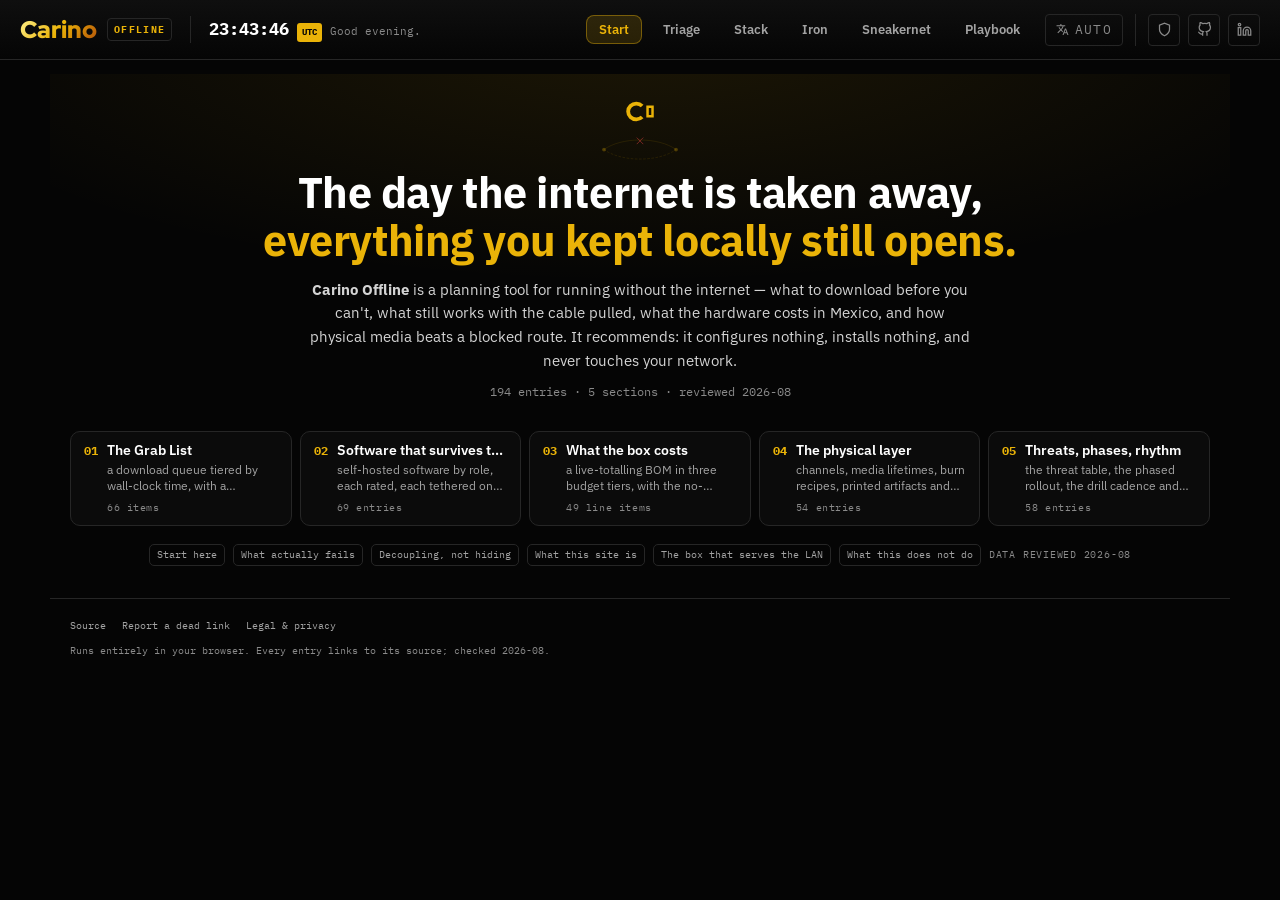
==== commit bad48caa: "Open every entry in a linkable dialog Each row opens a dialog ending in its source line, linkable as" ====
--- a/index.html
+++ b/index.html
@@ -63,6 +63,8 @@
     /* ── FILTER BAR — carino-ui.css .fchips: chips first, then Find ── */
     .fchips{margin:10px -20px 12px;padding:10px 20px;min-height:46px;}
     @media(max-width:640px){.fchips{margin:8px -12px 10px;padding:9px 12px;}}
+    /* CJK facet labels (段階, カテゴリー) would otherwise break one glyph per line in the nowrap strip */
+    .fchip-lbl{white-space:nowrap;flex:none;}
     #chips{display:contents;}
     .find-chip .kbd{margin-left:4px;padding:0 5px;font-size:var(--fs-micro);}
     #q{width:240px;flex:none;padding:5px 10px;font-size:var(--fs-label);}
@@ -135,7 +137,9 @@
       white-space:nowrap;overflow:hidden;text-overflow:ellipsis;}
     .row-cat{font-family:var(--mono);font-size:0.62rem;color:var(--text-muted);white-space:nowrap;}
     .row-num{font-family:var(--mono);font-size:0.72rem;color:var(--text);white-space:nowrap;
-      text-align:right;min-width:52px;}
+      text-align:right;min-width:52px;
+      /* a long figure (Sneakernet NFC capacity, a Uses tag) ellipsises; the dialog has it whole */
+      max-width:min(24ch,30vw);overflow:hidden;text-overflow:ellipsis;}
     .row-flag{color:var(--err);font-size:0.78rem;}
     .row.done .row-name{color:var(--text-muted);text-decoration:line-through;}
     .row.done .row-sub{color:var(--text-muted);}
@@ -171,9 +175,9 @@
     .lede{margin-bottom:11px;}
     .lede p{margin:0 0 8px;font-size:0.82rem;color:var(--text-sec);line-height:1.55;max-width:820px;}
 
-    /* ══ DETAIL DIALOG — carino-ui.css .modal-scrim / .modal ══ */
-    .modal-scrim{z-index:2147483100;align-items:flex-start;overflow-y:auto;}
-    #modal .modal{max-width:620px;margin:auto;max-height:calc(100dvh - 48px);}
+    /* ══ DETAIL DIALOG — a native <dialog> wearing carino-ui.css .modal;
+       carino-ui.js CarinoUI.modal runs Esc, ✕, backdrop and focus ══ */
+    dialog#modal{max-width:min(620px,calc(100vw - 48px));max-height:calc(100dvh - 48px);margin:auto;}
     #modal .modal-head{align-items:flex-start;background:var(--accent-faint);}
     #modal .modal-title{text-transform:none;font-family:var(--sans);font-weight:800;letter-spacing:0;line-height:1.3;margin:0;}
     #modal .modal-body{padding:15px 17px 17px;}
@@ -183,14 +187,15 @@
       letter-spacing:0.12em;color:var(--text-muted);margin:14px 0 6px;display:flex;gap:8px;align-items:baseline;}
     /* a count on the right of a label, the way .group-h carries one */
     .d-lbl .count{margin-left:auto;font-weight:400;letter-spacing:0.06em;color:var(--text-muted);}
-    .d-facts{display:grid;grid-template-columns:auto 1fr;gap:5px 14px;margin:12px 0 4px;
+    /* keys wrap past ~45% so a long task name (Playbook > Rhythm) cannot push the page sideways at 390px */
+    .d-facts{display:grid;grid-template-columns:fit-content(45%) minmax(0,1fr);gap:5px 14px;margin:12px 0 4px;
       font-family:var(--mono);font-size:0.73rem;line-height:1.5;}
     .d-facts.tight{margin:0;}
-    .d-k{color:var(--text-muted);white-space:nowrap;}
-    .d-v{color:var(--text);}
+    .d-k{color:var(--text-muted);overflow-wrap:anywhere;}
+    .d-v{color:var(--text);overflow-wrap:anywhere;}
     .d-foot{display:flex;gap:8px;align-items:center;flex-wrap:wrap;margin-top:13px;
       padding-top:11px;border-top:1px solid var(--border);}
-    @media(max-width:640px){.modal-scrim{padding:12px;}#modal .modal{max-height:calc(100dvh - 24px);}}
+    @media(max-width:640px){dialog#modal{max-width:calc(100vw - 24px);max-height:calc(100dvh - 24px);}}
 
     /* ── LOAD FAILURE — carino-ui.css .alert.err, naming the file ── */
     #loadErr{margin-top:10px;}
@@ -348,6 +353,12 @@
       font-weight:700;letter-spacing:0.1em;text-transform:uppercase;color:var(--text-muted);}
     .code:hover::after,code.copy:hover::after{color:var(--accent);}
     .code.copied::after,code.copy.copied::after{content:'copied';color:var(--ok);}
+    /* app.js stamps the translated label on each block (data-cl / data-cld) */
+    .code[data-cl]::after{content:attr(data-cl);}
+    .code.copied[data-cld]::after{content:attr(data-cld);}
+    /* the longer ja/ru labels need a wider right gutter so they never sit on the command */
+    html:lang(ja) .code{padding-right:72px;}
+    html:lang(ru) .code{padding-right:92px;}
     .code .cm{color:var(--text-muted);}   /* shell comment lines inside a recipe */
     .copybtn{font-family:var(--mono);font-size:var(--fs-micro);font-weight:700;letter-spacing:0.1em;
       text-transform:uppercase;color:var(--text-muted);background:transparent;border:1px solid var(--border);
@@ -586,7 +597,6 @@
 
   </div>
 
-  <!-- Detail dialog. Rows stay one line; everything else opens in here. -->
   <footer class="site-foot">
     <div class="sf-links">
       <a href="https://github.com/MiguelCarino/Offline" target="_blank" rel="noopener" data-i18n>Source</a>
@@ -596,17 +606,17 @@
     <div class="sf-line" id="footLine">Runs entirely in your browser. Every entry links to its source.</div>
   </footer>
 
-  <!-- Detail dialog (carino-ui.css .modal). Rows stay short; everything else opens in here. -->
-  <div id="modal" class="modal-scrim" hidden>
-    <div class="modal" role="dialog" aria-modal="true" aria-labelledby="modalTitle">
-      <div class="modal-head">
-        <h3 class="modal-title" id="modalTitle"></h3>
-        <button id="modalClose" class="modal-x" type="button" data-act="modal-close" aria-label="Close">✕</button>
-      </div>
-      <div class="modal-body" id="modalBody"></div>
+  <!-- Detail dialog (carino-ui.css .modal). Rows stay short; everything else
+       opens in here, and #<kind>/<id> links straight to it. -->
+  <dialog id="modal" class="modal" aria-labelledby="modalTitle">
+    <div class="modal-head">
+      <h3 class="modal-title" id="modalTitle"></h3>
+      <button id="modalClose" class="modal-x" type="button" data-close aria-label="Close">✕</button>
     </div>
-  </div>
-
+    <div class="modal-body" id="modalBody"></div>
+  </dialog>
+
+  <script src="carino-ui.js" defer></script>
   <script src="app.js" defer></script>
   <script src="carino-navbar.js" data-app="Offline" data-repo="Offline" defer></script>
   <script src="carino-lang.js" defer></script>
--- a/carino-ui.css
+++ b/carino-ui.css
@@ -348,6 +348,8 @@
     /* .modal on a native <dialog>: closed, it stays closed (.modal sets display). */
     dialog.modal:not([open]) { display: none; }
     dialog.modal { padding: 0; color: inherit; }
+    /* keep the fleet's 16px side gutter on a phone (.modal's width replaces the UA margins) */
+    dialog.modal { max-width: min(520px, calc(100% - 32px)); }
     dialog.modal::backdrop { background: rgba(0,0,0,0.65); -webkit-backdrop-filter: blur(6px); backdrop-filter: blur(6px); }
     .modal {
       display: flex; flex-direction: column; width: 100%; max-width: 520px;
@@ -394,6 +396,10 @@
     .kbd.accent { color: var(--accent); border-color: var(--accent-dim); }
     .kbd-legend { display: flex; flex-wrap: wrap; gap: 16px; align-items: center; font-family: var(--mono); font-size: var(--fs-btn); color: var(--text-muted); }
     .kbd-legend .lbl { text-transform: uppercase; letter-spacing: 0.06em; }
+    /* help dialogs: keys beside what they do, as a <dl> */
+    .kbd-grid { display: grid; grid-template-columns: max-content 1fr; gap: 8px 14px; align-items: center; margin: 0; font-family: var(--mono); font-size: var(--fs-btn); color: var(--text-sec); }
+    .kbd-grid dt { white-space: nowrap; }
+    .kbd-grid dd { margin: 0; text-transform: uppercase; letter-spacing: 0.06em; }
 
 
     /* ── Data Viz ──────────────────────────────────────────────────────────
@@ -657,6 +663,25 @@
       .slice-menu.collapsed .s-num, body.state-module .slice-menu .s-num { display: none; }
     }
     @media (prefers-reduced-motion: reduce) { .slice-menu .slice, .slice-menu .slice::before { transition: none; } .slice-menu .slice:hover { flex: 1; } }
+    /* .grid: many modules (a course). The overview wraps into tiles instead of
+       one row of columns, and the open-module bar keeps each tab at its
+       natural width and scrolls sideways. Reference: Learn, Hash. */
+    .slice-menu.grid { flex-wrap: wrap; }
+    .slice-menu.grid:not(.collapsed) .slice { flex: 1 1 280px; min-width: 240px; justify-content: flex-start; gap: 8px; padding: 22px 20px; border-bottom: 1px solid var(--border); }
+    .slice-menu.grid:not(.collapsed) .slice:hover, .slice-menu.grid:not(.collapsed) .slice:focus-visible { flex: 1.12 1 280px; }
+    .slice-menu.grid:not(.collapsed) .s-text { font-size: var(--fs-h3); }
+    body.state-module .slice-menu.grid, .slice-menu.grid.collapsed { flex-wrap: nowrap; overflow-x: auto; scrollbar-width: none; }
+    @media (min-width: 641px) { body.state-module .slice-menu.grid .slice, .slice-menu.grid.collapsed .slice { flex: 0 0 auto; min-width: 110px; } }
+    @media (max-width: 640px) {
+      .slice-menu.grid:not(.collapsed) .slice, .slice-menu.grid:not(.collapsed) .slice:hover { flex: none; min-width: 0; padding: 18px 16px; }
+    }
+    /* a tile's own progress: "3 / 8" and a fluid .progress bar */
+    .slice .s-count { font-family: var(--mono); font-size: var(--fs-label); color: var(--text-muted); font-variant-numeric: tabular-nums; }
+    .slice.is-complete .s-count { color: var(--accent); }
+    .slice .s-prog { width: 100%; height: 5px; }
+    body.state-module .slice-menu .s-prog, .slice-menu.collapsed .s-prog,
+    body.state-module .slice-menu .s-count, .slice-menu.collapsed .s-count { display: none; }
+    .slice-menu.grid:not(.collapsed) .s-count { margin-top: auto; padding-top: 6px; }
 
     /* ============ filter chips ============
        A Reference page's first control: a sticky bar of facet chips, one
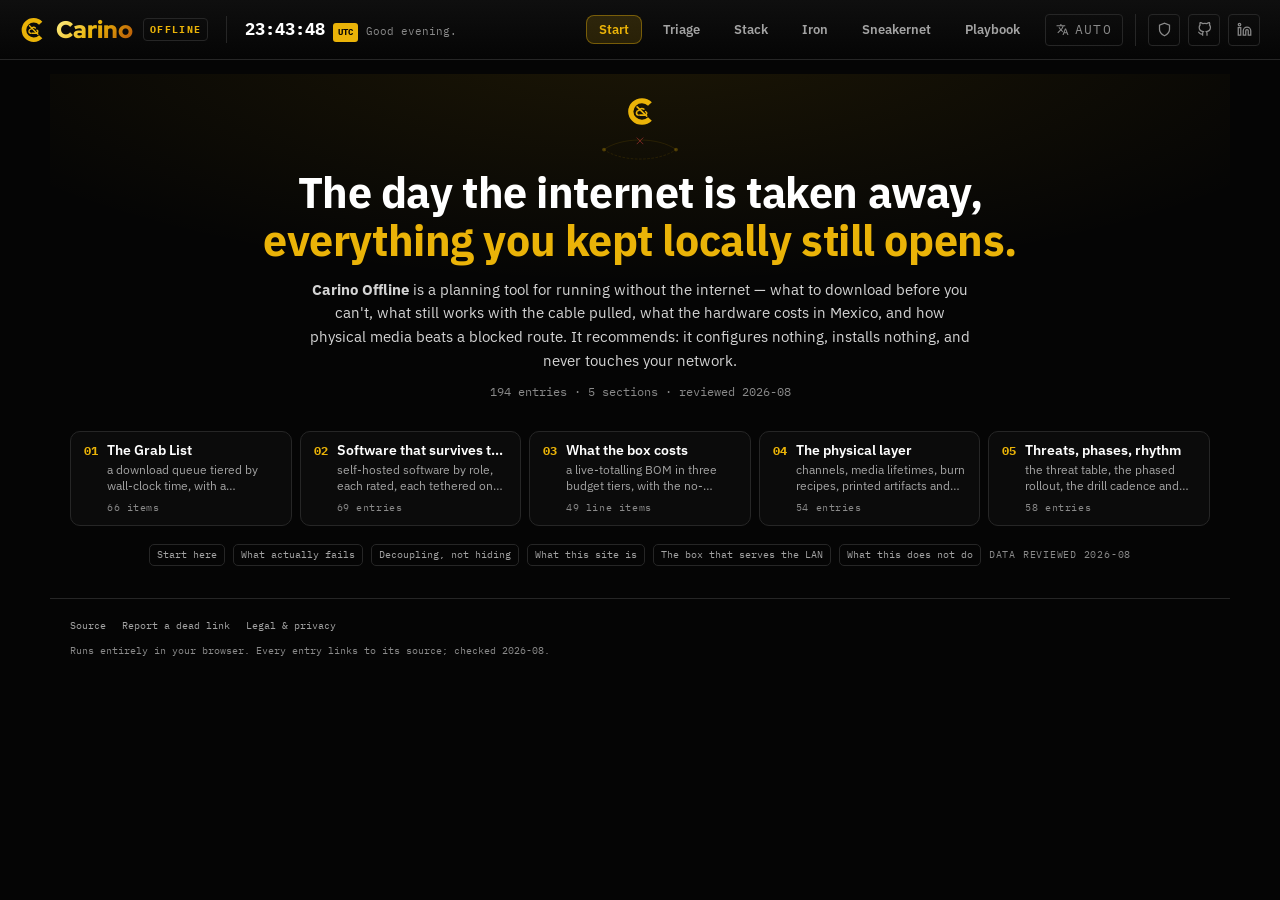
==== commit 300e0c65: "Add the Colourful theme and its switch" ====
--- a/index.html
+++ b/index.html
@@ -28,6 +28,24 @@
   <script type="application/ld+json">{"@context": "https://schema.org", "@type": "WebApplication", "name": "Carino Offline", "url": "https://offline.carino.systems/", "description": "What to download before you can't, which software still works with the WAN cable pulled, what the hardware costs in Mexico, and how physical media beats a blocked route. Runs entirely in your browser, offline.", "operatingSystem": "Any (runs in a web browser)", "isAccessibleForFree": true, "author": {"@type": "Person", "name": "Miguel Cariño", "url": "https://carino.systems/"}}</script>
   <!-- /carino:head -->
 
+  <!-- Theme before first paint, so neither theme flashes the other:
+       ?theme=gold|color (review links; not stored) > carino-theme cookie
+       (shared across *.carino.systems) > localStorage > Gold & Black. -->
+  <meta name="theme-color" content="#050505" id="carinoThemeColor">
+  <script>
+  (function () {
+    var d = document.documentElement, t = null;
+    function pick(v) { return v === 'gold' ? 'gold' : (v === 'color' || v === 'colour') ? 'color' : null; }
+    try { t = pick(new URLSearchParams(location.search).get('theme')); } catch (e) {}
+    if (!t) { try { var m = document.cookie.match(/(?:^|;\s*)carino-theme=([^;]*)/); if (m) t = pick(decodeURIComponent(m[1])); } catch (e) {} }
+    if (!t) { try { t = pick(localStorage.getItem('carino-theme')); } catch (e) {} }
+    t = t || 'gold';
+    d.setAttribute('data-carino-theme', t);
+    var dark = d.getAttribute('data-theme') !== 'light' && window.matchMedia && matchMedia('(prefers-color-scheme: dark)').matches;
+    var meta = document.getElementById('carinoThemeColor');
+    if (meta) meta.content = t === 'gold' ? '#050505' : (dark ? '#0e1420' : '#eef3fc');
+  })();
+  </script>
   <link rel="stylesheet" href="fonts/carino-fonts.css">
   <link rel="stylesheet" href="carino-ui.css">
 
@@ -484,6 +502,23 @@
     .site-foot{max-width:1180px;margin:24px auto 0;padding-left:20px;padding-right:20px;}
     @media(max-width:640px){.site-foot{padding-left:12px;padding-right:12px;}}
 </style>
+  <!-- Colourful theme + the switch; nothing applies until data-carino-theme="color". -->
+  <link rel="stylesheet" href="carino-theme.css">
+  <style>
+    /* the hero mark in both colourings; the theme picks one */
+    .mark.mk-color, :root[data-carino-theme="color"] .mark.mk-gold { display: none; }
+    :root[data-carino-theme="color"] .mark.mk-color { display: block; }
+    /* Colourful: carino-theme.css remaps the tokens, so everything that reads
+       one follows; these are the values written for black. */
+    :root[data-carino-theme="color"] { --primary-hover: var(--ct-accent-strong); --border-glow: var(--accent-dim); }
+    :root[data-carino-theme="color"] body { background-image: var(--stage-grad); }
+    :root[data-carino-theme="color"] .app-title { background: none; -webkit-text-fill-color: currentColor; color: var(--ct-hero-text); }
+    :root[data-carino-theme="color"] .tab:hover, :root[data-carino-theme="color"] .seg-btn:hover { background: var(--ct-hover); }
+    :root[data-carino-theme="color"] .tab.active, :root[data-carino-theme="color"] .seg-btn.active { border-color: var(--accent-dim); }
+    :root[data-carino-theme="color"] .menu { box-shadow: var(--ct-shadow-2); }
+    :root[data-carino-theme="color"] .tbl tbody tr:hover td { background: var(--ct-hover); }
+    :root[data-carino-theme="color"] .escape, :root[data-carino-theme="color"] .escape b, :root[data-carino-theme="color"] .tier.wont .tier-name { color: var(--err); }
+  </style>
 </head>
 <body>
 
@@ -505,7 +540,8 @@
     <header class="landing-hero" id="startHero">
       <div class="lh-wrap">
         <div class="lh-mark" aria-hidden="true">
-          <img class="mark" src="logo.svg" alt="" width="100" height="100">
+          <img class="mark mk-gold" src="logo.svg" alt="" width="100" height="100">
+          <img class="mark mk-color" src="logo-color.svg" alt="" width="100" height="100">
           <!-- Two routes between the same two points. The top one is cut; the
                bottom one is dashed because it is a disc in a bag. Each route is
                drawn twice — a faint trace and a bright pulse over it. -->
@@ -619,6 +655,7 @@
   <script src="carino-ui.js" defer></script>
   <script src="app.js" defer></script>
   <script src="carino-navbar.js" data-app="Offline" data-repo="Offline" defer></script>
+  <script src="carino-theme.js" data-mark="logo.svg" data-mark-color="logo-color.svg" defer></script>
   <script src="carino-lang.js" defer></script>
   <script src="i18n.js" defer></script>
 </body>
--- a/carino-theme.css
+++ b/carino-theme.css
@@ -0,0 +1,390 @@
+/* ============================================================
+   carino-theme.css — the Colourful theme and the theme switch.
+   Link it AFTER carino-ui.css (and after a site's own sheet); load
+   carino-theme.js for the switch. Nothing here applies until <html>
+   carries data-carino-theme="color", so a missing attribute (no JS, a
+   failed head script) is Gold & Black, the fleet default, untouched.
+
+     <html data-carino-theme="gold">    Gold & Black — carino-ui.css as is
+     <html data-carino-theme="color">   Colourful — light; a dark variant
+                                         follows prefers-color-scheme, and
+                                         <html data-theme="light"> opts out
+
+   Three layers:
+     1. carino-ui.css's own tokens remapped (--bg, --accent, --text …), so
+        every component that reads a token follows on its own.
+     2. --ct-* tokens that exist only in Colourful: the colour on a filled
+        accent, tonal fills, shadows, glass bars, the eight category colours
+        (.ct-cat-*: --c fill, --on text on it, --t tonal, --tt tonal text)
+        and the icon hues (.ct-hue-0..6: --ta light, --tb base).
+     3. Overrides for the values carino-ui.css hard-codes for black
+        (#050505 on gold, #000 wells, dark scrims, pale alert text), plus
+        the Branding page's own chrome from carino-branding.css.
+   The marks' gold ring stays gold in both themes; only pictograms change
+   (marks/<stem>-color.svg). Spec: SoftwareCatalog/docs/THEMES.md.
+   ============================================================ */
+
+/* ---------- 1 + 2. tokens: Colourful light ---------- */
+:root[data-carino-theme="color"] {
+  --bg:            #eef3fc;   /* a pale blue page under white cards */
+  --bg-elev:       #e3eaf6;   /* wells: inputs, code, sketches        */
+  --bg-card:       #ffffff;   /* cards and demo frames, on a hairline */
+  --accent:        #0b57d0;   /* the one interactive blue (6.4:1)     */
+  --accent-faint:  rgba(11,87,208,0.06);
+  --accent-glow:   rgba(11,87,208,0.14);
+  --accent-dim:    rgba(11,87,208,0.32);
+  --border:        #d2dcec;
+  --border-hv:     #0b57d0;
+  --text:          #1f1f1f;   /* 16.1:1 */
+  --text-sec:      #444746;   /*  9.4:1 */
+  --text-muted:    #5f6368;   /*  6.1:1 on white, 5.0:1 on --bg-elev */
+  --ok:            #137333;
+  --warn:          #9a5b00;
+  --err:           #c5221f;
+  --info:          #007b83;
+  --stage-grad:    radial-gradient(760px 340px at 18% -14%, rgba(66,133,244,0.16) 0%, transparent 70%),
+                   radial-gradient(640px 300px at 84% -10%, rgba(234,67,53,0.09) 0%, transparent 70%),
+                   radial-gradient(700px 260px at 50% 118%, rgba(52,168,83,0.08) 0%, transparent 70%),
+                   linear-gradient(180deg,#e7effc 0%,#eef3fc 100%);
+  /* the wordmark stays gold, deepened so it holds on white (>= 3.9:1) */
+  --gold-text:     linear-gradient(130deg,#c26a06 0%,#b45309 55%,#92400e 100%);
+
+  --ct-on-accent:     #ffffff;
+  --ct-accent-strong: #0842a0;            /* a filled accent under the pointer */
+  --ct-tonal:         #d3e3fd;
+  --ct-on-tonal:      #041e49;
+  --ct-hover:         rgba(68,71,70,0.08);
+  --ct-cover:         #e8eef9;            /* neutral surface an icon sits on */
+  --ct-glass:         rgba(238,243,252,0.88);
+  --ct-scrim:         rgba(32,33,36,0.32);
+  --ct-scroll:        #c4c7c5;
+  --ct-shadow-1:      0 1px 2px rgba(60,64,67,.16), 0 1px 3px 1px rgba(60,64,67,.08);
+  --ct-shadow-2:      0 1px 3px rgba(60,64,67,.22), 0 4px 10px 3px rgba(60,64,67,.12);
+  --ct-shadow-3:      0 8px 28px rgba(60,64,67,.24), 0 2px 6px rgba(60,64,67,.14);
+  /* the page title: the four mark colours, each deepened for white */
+  --ct-hero-text:     linear-gradient(90deg,#188038 0%,#1a73e8 33%,#d93025 70%,#e37400 100%);
+
+  /* the eight category strokes (--ct-blue … --ct-indigo) */
+  --ct-blue:   #1a73e8;  --ct-red:    #d93025;  --ct-amber: #e37400;
+  --ct-green:  #188038;  --ct-purple: #8430ce;  --ct-teal:  #00838f;
+  --ct-pink:   #c2185b;  --ct-indigo: #4f5bd5;
+  /* icon hues, light → base */
+  --ct-h0a: #5e97f6; --ct-h0b: #1a73e8;
+  --ct-h1a: #f07368; --ct-h1b: #d93025;
+  --ct-h2a: #fbc02d; --ct-h2b: #ea8600;
+  --ct-h3a: #4cc06b; --ct-h3b: #1e8e3e;
+  --ct-h4a: #b373f0; --ct-h4b: #8430ce;
+  --ct-h5a: #33c3d4; --ct-h5b: #00838f;
+  --ct-h6a: #f06aa8; --ct-h6b: #c2185b;
+
+  /* status surfaces (alerts, toasts): text / fill / hairline */
+  --ct-ok-fg:   #0d652d; --ct-ok-bg:   #e6f4ea; --ct-ok-line:   #a8dab5;
+  --ct-warn-fg: #8a4b00; --ct-warn-bg: #fef7e0; --ct-warn-line: #f6d47a;
+  --ct-err-fg:  #a50e0e; --ct-err-bg:  #fce8e6; --ct-err-line:  #f4b4ae;
+  --ct-info-fg: #00585e; --ct-info-bg: #e0f4f5; --ct-info-line: #93d5db;
+  --ct-inline-code: rgba(31,31,31,0.07);
+
+  /* command block: a light well, green output */
+  --ct-term-bg: #f6f8fc; --ct-term-ink: #137333;
+
+  /* the day/night map, redrawn for paper */
+  --ct-map-bg: #e8f0fe; --ct-map-ocean: #cfe0fa; --ct-map-land: #b9dcc2; --ct-map-coast: #8fc29e;
+  --ct-map-night: rgba(32,33,58,0.30); --ct-map-city: #ffffff; --ct-map-city-line: #5f6368;
+  --ct-map-label: #1f1f1f; --ct-map-halo: #ffffff;
+
+  color-scheme: light;
+}
+
+/* ---------- tokens: Colourful dark ---------- */
+@media (prefers-color-scheme: dark) {
+  :root[data-carino-theme="color"]:not([data-theme="light"]) {
+    --bg:            #0e1420;
+    --bg-elev:       #222c3d;
+    --bg-card:       #172031;
+    --accent:        #a8c7fa;
+    --accent-faint:  rgba(168,199,250,0.08);
+    --accent-glow:   rgba(168,199,250,0.16);
+    --accent-dim:    rgba(168,199,250,0.36);
+    --border:        #33415a;
+    --border-hv:     #a8c7fa;
+    --text:          #e3e3e3;
+    --text-sec:      #c4c7c5;
+    --text-muted:    #9aa0a6;   /* 5.4:1 on --bg-elev */
+    --ok:            #81c995;
+    --warn:          #fdd663;
+    --err:           #f28b82;
+    --info:          #78d9ec;
+    --stage-grad:    radial-gradient(760px 340px at 18% -14%, rgba(138,180,248,0.14) 0%, transparent 70%),
+                     radial-gradient(640px 300px at 84% -10%, rgba(242,139,130,0.08) 0%, transparent 70%),
+                     radial-gradient(700px 260px at 50% 118%, rgba(129,201,149,0.06) 0%, transparent 70%),
+                     linear-gradient(180deg,#121a28 0%,#0e1420 100%);
+    --gold-text:     linear-gradient(130deg,#fef08a 0%,#eab308 50%,#b45309 100%);
+
+    --ct-on-accent:     #062e6f;
+    --ct-accent-strong: #d3e3fd;
+    --ct-tonal:         #004a77;
+    --ct-on-tonal:      #c2e7ff;
+    --ct-hover:         rgba(227,227,227,0.08);
+    --ct-cover:         #131b28;
+    --ct-glass:         rgba(14,20,32,0.86);
+    --ct-scrim:         rgba(0,0,0,0.6);
+    --ct-scroll:        #5f6368;
+    --ct-shadow-1:      0 1px 2px rgba(0,0,0,.5);
+    --ct-shadow-2:      0 2px 6px 2px rgba(0,0,0,.45);
+    --ct-shadow-3:      0 12px 36px rgba(0,0,0,.6);
+    --ct-hero-text:     linear-gradient(90deg,#81c995 0%,#8ab4f8 33%,#f28b82 70%,#fdd663 100%);
+
+    --ct-blue:   #8ab4f8;  --ct-red:    #f28b82;  --ct-amber: #fdd663;
+    --ct-green:  #81c995;  --ct-purple: #c58af9;  --ct-teal:  #78d9ec;
+    --ct-pink:   #ff8bcb;  --ct-indigo: #aab2f5;
+
+    --ct-ok-fg:   #a8dab5; --ct-ok-bg:   rgba(129,201,149,0.12); --ct-ok-line:   rgba(129,201,149,0.42);
+    --ct-warn-fg: #fde293; --ct-warn-bg: rgba(253,214,99,0.10);  --ct-warn-line: rgba(253,214,99,0.40);
+    --ct-err-fg:  #f6aea9; --ct-err-bg:  rgba(242,139,130,0.12); --ct-err-line:  rgba(242,139,130,0.45);
+    --ct-info-fg: #a1e4f2; --ct-info-bg: rgba(120,217,236,0.10); --ct-info-line: rgba(120,217,236,0.42);
+    --ct-inline-code: rgba(227,227,227,0.10);
+
+    --ct-term-bg: #0e0e0f; --ct-term-ink: #81c995;
+
+    /* the fleet's own night palette, which already reads on dark */
+    --ct-map-bg: #0b1017; --ct-map-ocean: #2b3a4e; --ct-map-land: #57604a; --ct-map-coast: #6b7355;
+    --ct-map-night: rgba(4,8,20,0.78); --ct-map-city: #dce6f2; --ct-map-city-line: #101826;
+    --ct-map-label: #ffffff; --ct-map-halo: #0e1420;
+
+    color-scheme: dark;
+  }
+}
+
+/* ---------- category colours and icon hues (opt-in classes) ---------- */
+:root[data-carino-theme="color"] .ct-cat-blue   { --c: #1a73e8; --on: #fff;    --t: #e3edfd; --tt: #1958b7; }
+:root[data-carino-theme="color"] .ct-cat-red    { --c: #d93025; --on: #fff;    --t: #fce8e6; --tt: #a50e0e; }
+:root[data-carino-theme="color"] .ct-cat-amber  { --c: #f9ab00; --on: #1f1f1f; --t: #fef3d0; --tt: #8a4b00; }
+:root[data-carino-theme="color"] .ct-cat-green  { --c: #188038; --on: #fff;    --t: #e2f3e7; --tt: #0d652d; }
+:root[data-carino-theme="color"] .ct-cat-purple { --c: #8430ce; --on: #fff;    --t: #f1e6fc; --tt: #7024b5; }
+:root[data-carino-theme="color"] .ct-cat-teal   { --c: #00838f; --on: #fff;    --t: #ddf3f5; --tt: #005f66; }
+:root[data-carino-theme="color"] .ct-cat-pink   { --c: #c2185b; --on: #fff;    --t: #fce4ee; --tt: #a3134b; }
+:root[data-carino-theme="color"] .ct-cat-grey   { --c: #3c4043; --on: #fff;    --t: #eef0f2; --tt: #3c4043; }
+.ct-hue-0 { --ta: var(--ct-h0a); --tb: var(--ct-h0b); } .ct-hue-1 { --ta: var(--ct-h1a); --tb: var(--ct-h1b); }
+.ct-hue-2 { --ta: var(--ct-h2a); --tb: var(--ct-h2b); } .ct-hue-3 { --ta: var(--ct-h3a); --tb: var(--ct-h3b); }
+.ct-hue-4 { --ta: var(--ct-h4a); --tb: var(--ct-h4b); } .ct-hue-5 { --ta: var(--ct-h5a); --tb: var(--ct-h5b); }
+.ct-hue-6 { --ta: var(--ct-h6a); --tb: var(--ct-h6b); }
+@media (prefers-color-scheme: dark) {
+  :root[data-carino-theme="color"]:not([data-theme="light"]) .ct-cat-blue   { --c: #8ab4f8; --on: #0b1f45; --t: rgba(138,180,248,.15); --tt: #a8c7fa; }
+  :root[data-carino-theme="color"]:not([data-theme="light"]) .ct-cat-red    { --c: #f28b82; --on: #3b0907; --t: rgba(242,139,130,.15); --tt: #f6aea9; }
+  :root[data-carino-theme="color"]:not([data-theme="light"]) .ct-cat-amber  { --c: #fdd663; --on: #1f1f1f; --t: rgba(253,214,99,.14);  --tt: #fdd663; }
+  :root[data-carino-theme="color"]:not([data-theme="light"]) .ct-cat-green  { --c: #81c995; --on: #072711; --t: rgba(129,201,149,.15); --tt: #a8dab5; }
+  :root[data-carino-theme="color"]:not([data-theme="light"]) .ct-cat-purple { --c: #c58af9; --on: #2a0a4a; --t: rgba(197,138,249,.15); --tt: #d7aefb; }
+  :root[data-carino-theme="color"]:not([data-theme="light"]) .ct-cat-teal   { --c: #78d9ec; --on: #00363d; --t: rgba(120,217,236,.14); --tt: #a1e4f2; }
+  :root[data-carino-theme="color"]:not([data-theme="light"]) .ct-cat-pink   { --c: #ff8bcb; --on: #3e0021; --t: rgba(255,139,203,.14); --tt: #ffb0db; }
+  :root[data-carino-theme="color"]:not([data-theme="light"]) .ct-cat-grey   { --c: #e3e3e3; --on: #1f1f1f; --t: rgba(227,227,227,.09); --tt: #e3e3e3; }
+  /* on dark the lighter hue carries the icon */
+  :root[data-carino-theme="color"]:not([data-theme="light"]) [class*="ct-hue-"] { --tb: var(--ta); }
+}
+
+/* ============================================================
+   3. carino-ui.css components: the values it hard-codes for black
+   ============================================================ */
+:root[data-carino-theme="color"] { scrollbar-color: var(--ct-scroll) transparent; }
+:root[data-carino-theme="color"] ::-webkit-scrollbar-thumb { background: var(--ct-scroll); }
+
+/* filled accent: text and marks on it */
+:root[data-carino-theme="color"] .btn-primary,
+:root[data-carino-theme="color"] .cs-btn.primary,
+:root[data-carino-theme="color"] .toggle-btn.active,
+:root[data-carino-theme="color"] .chip-tz { color: var(--ct-on-accent); }
+:root[data-carino-theme="color"] .btn-primary:hover,
+:root[data-carino-theme="color"] .cs-btn.primary:hover { background: var(--ct-accent-strong); border-color: var(--ct-accent-strong); color: var(--ct-on-accent); box-shadow: var(--ct-shadow-1); }
+:root[data-carino-theme="color"] .icon-btn-demo:hover { color: var(--ct-on-accent); }
+:root[data-carino-theme="color"] .rule-row .switch.on::after { background: var(--ct-on-accent); }
+:root[data-carino-theme="color"] .select option { background: var(--bg-card); color: var(--text); }
+
+/* status: alerts, toasts, pills, source badges */
+:root[data-carino-theme="color"] .alert.ok,   :root[data-carino-theme="color"] .toast.ok   { color: var(--ct-ok-fg);   background: var(--ct-ok-bg);   border-color: var(--ct-ok-line); }
+:root[data-carino-theme="color"] .alert.warn, :root[data-carino-theme="color"] .toast.warn { color: var(--ct-warn-fg); background: var(--ct-warn-bg); border-color: var(--ct-warn-line); }
+:root[data-carino-theme="color"] .alert.err,  :root[data-carino-theme="color"] .toast.err  { color: var(--ct-err-fg);  background: var(--ct-err-bg);  border-color: var(--ct-err-line); }
+:root[data-carino-theme="color"] .alert.info, :root[data-carino-theme="color"] .toast.info { color: var(--ct-info-fg); background: var(--ct-info-bg); border-color: var(--ct-info-line); }
+:root[data-carino-theme="color"] .alert code { background: var(--ct-inline-code); color: inherit; }
+:root[data-carino-theme="color"] .alert b { color: inherit; }
+:root[data-carino-theme="color"] .toast { box-shadow: var(--ct-shadow-2); }
+:root[data-carino-theme="color"] .pill.ok   { border-color: color-mix(in srgb, var(--ok) 40%, transparent);   background: color-mix(in srgb, var(--ok) 8%, transparent); }
+:root[data-carino-theme="color"] .pill.warn { border-color: color-mix(in srgb, var(--warn) 40%, transparent); background: color-mix(in srgb, var(--warn) 8%, transparent); }
+:root[data-carino-theme="color"] .pill.err  { border-color: color-mix(in srgb, var(--err) 40%, transparent);  background: color-mix(in srgb, var(--err) 8%, transparent); }
+:root[data-carino-theme="color"] .live-chip.live { border-color: color-mix(in srgb, var(--ok) 45%, transparent); }
+:root[data-carino-theme="color"] .live-chip.delayed,
+:root[data-carino-theme="color"] .live-chip.stale { border-color: color-mix(in srgb, var(--warn) 45%, transparent); }
+:root[data-carino-theme="color"] .delta.up   { background: color-mix(in srgb, var(--ok) 10%, transparent); }
+:root[data-carino-theme="color"] .delta.down { background: color-mix(in srgb, var(--err) 10%, transparent); }
+:root[data-carino-theme="color"] .copy-btn.done { background: color-mix(in srgb, var(--ok) 8%, transparent); }
+:root[data-carino-theme="color"] .cs-menu-item.danger { color: var(--err); }
+:root[data-carino-theme="color"] .cs-menu-item.danger:hover { background: color-mix(in srgb, var(--err) 8%, transparent); }
+
+/* the AI Bloat seal: accent half carries the on-accent ink */
+:root[data-carino-theme="color"] .cert-badge .cert-l { color: var(--ct-on-accent); }
+:root[data-carino-theme="color"] .cert-badge .cert-rosette { fill: var(--ct-on-accent); }
+
+/* cards and panels: a soft lift instead of a gold glow on black */
+:root[data-carino-theme="color"] .card:not(.entry):hover { background: var(--bg-card); box-shadow: var(--ct-shadow-3); }
+:root[data-carino-theme="color"] .panel-num { color: color-mix(in srgb, var(--accent) 16%, transparent); }
+
+/* floating surfaces */
+:root[data-carino-theme="color"] .diag-dropdown,
+:root[data-carino-theme="color"] .cs-menu-panel { box-shadow: var(--ct-shadow-3); }
+:root[data-carino-theme="color"] .modal { box-shadow: var(--ct-shadow-3); }
+:root[data-carino-theme="color"] .modal-scrim,
+:root[data-carino-theme="color"] dialog.modal::backdrop { background: var(--ct-scrim); }
+:root[data-carino-theme="color"] .ws.drawer-open .ws-rail { box-shadow: var(--ct-shadow-3); }
+:root[data-carino-theme="color"] .ws.drawer-open .ws-scrim { background: var(--ct-scrim); }
+
+/* code and terminals: wells, not black boxes */
+:root[data-carino-theme="color"] pre.code { color: var(--text); }
+:root[data-carino-theme="color"] .terminal { background: var(--ct-term-bg); }
+:root[data-carino-theme="color"] .terminal code { color: var(--ct-term-ink); }
+:root[data-carino-theme="color"] .term-copy { background: var(--bg-card); }
+:root[data-carino-theme="color"] .sp-stage { background: var(--bg-elev); }
+
+/* sticky glass bars */
+:root[data-carino-theme="color"] .fchips { background: var(--ct-glass); }
+:root[data-carino-theme="color"] .play-dock { background: var(--ct-glass); box-shadow: var(--ct-shadow-2); }
+
+/* landing hero */
+:root[data-carino-theme="color"] .landing-hero {
+  background: radial-gradient(620px 300px at 30% -14%, rgba(66,133,244,.12), transparent 70%),
+              radial-gradient(560px 280px at 72% -12%, rgba(251,188,4,.10), transparent 70%);
+}
+:root[data-carino-theme="color"] .lh-lede,
+:root[data-carino-theme="color"] .lh-situations { color: var(--text-sec); }
+
+/* slice menu: card surfaces; each slice's numeral takes a category colour */
+:root[data-carino-theme="color"] .slice-menu,
+:root[data-carino-theme="color"] .slice-menu .slice { background: var(--bg-card); }
+:root[data-carino-theme="color"] .slice-menu .slice:hover,
+:root[data-carino-theme="color"] .slice-menu .slice:focus-visible,
+:root[data-carino-theme="color"] .slice-menu .slice.active { background: var(--bg-elev); }
+:root[data-carino-theme="color"] .slice .s-num { color: var(--slice-c, var(--accent)); opacity: .55; }
+:root[data-carino-theme="color"] .slice-menu.collapsed .s-num,
+:root[data-carino-theme="color"] body.state-module .slice-menu .s-num { color: var(--slice-c, var(--accent)); opacity: .8; }
+:root[data-carino-theme="color"] .slice-menu .slice:nth-child(4n+1) { --slice-c: var(--ct-blue); }
+:root[data-carino-theme="color"] .slice-menu .slice:nth-child(4n+2) { --slice-c: var(--ct-red); }
+:root[data-carino-theme="color"] .slice-menu .slice:nth-child(4n+3) { --slice-c: var(--ct-amber); }
+:root[data-carino-theme="color"] .slice-menu .slice:nth-child(4n+4) { --slice-c: var(--ct-green); }
+
+/* ============================================================
+   4. the shared navbar (carino-navbar.js / carino-lang.js inject their
+      CSS later, so these carry the theme attribute to outrank it)
+   ============================================================ */
+:root[data-carino-theme="color"] #carinoNav {
+  --cn-accent: var(--accent); --cn-bg: var(--bg); --cn-border: var(--border);
+  --cn-text: var(--text); --cn-muted: var(--text-muted);
+  background: var(--bg); border-bottom-color: var(--border);
+}
+:root[data-carino-theme="color"] #carinoNav .brand-name { background-image: var(--gold-text); }
+:root[data-carino-theme="color"] #carinoNav .app-tag:hover { background: var(--accent-faint); }
+:root[data-carino-theme="color"] #carinoNav .clock-tz { color: var(--ct-on-accent); }
+:root[data-carino-theme="color"] #carinoNav .icon-btn:hover { color: var(--ct-on-accent); box-shadow: var(--ct-shadow-1); }
+:root[data-carino-theme="color"] #carinoNav .cn-more-menu { background: var(--bg-card); border-color: var(--border); box-shadow: var(--ct-shadow-3); }
+:root[data-carino-theme="color"] #cnLangBtn { border-color: var(--border); color: var(--text-muted); }
+:root[data-carino-theme="color"] #cnLangBtn:hover { border-color: var(--accent); color: var(--accent); background: var(--accent-faint); }
+:root[data-carino-theme="color"] #cnLangBox { background: var(--bg-card); border-color: var(--border); box-shadow: var(--ct-shadow-3); }
+:root[data-carino-theme="color"] #cnLangBox button { color: var(--text); }
+:root[data-carino-theme="color"] #cnLangBox button:hover { background: var(--accent-faint); color: var(--accent); }
+:root[data-carino-theme="color"] #cnLangBox button .code { color: var(--text-muted); }
+:root[data-carino-theme="color"] #cnLangBox button.active,
+:root[data-carino-theme="color"] #cnLangBox button.active .code { color: var(--accent); }
+
+/* ============================================================
+   5. the Branding reference page (carino-branding.css, carino-anim.css)
+   ============================================================ */
+/* the sweep spans the words, not the whole row, so all four colours show */
+:root[data-carino-theme="color"] .guide-hero h1 { background-image: var(--ct-hero-text); width: fit-content; margin-inline: auto; }
+/* two lines on a phone: the box shrinks to the longer word, so its first letter starts green */
+@media (max-width: 480px) { :root[data-carino-theme="color"] .guide-hero h1 { width: min-content; } }
+:root[data-carino-theme="color"] .mark-big { filter: none; }
+:root[data-carino-theme="color"] .toc { background: var(--ct-glass); }
+:root[data-carino-theme="color"] .toc a.active { background: var(--ct-tonal); border-color: transparent; color: var(--ct-on-tonal); }
+
+/* day/night map */
+:root[data-carino-theme="color"] .tzmap-wrap { background: var(--ct-map-bg); }
+:root[data-carino-theme="color"] .tz-ocean { fill: var(--ct-map-ocean); }
+:root[data-carino-theme="color"] .tz-land { fill: var(--ct-map-land); stroke: var(--ct-map-coast); }
+:root[data-carino-theme="color"] .tz-night { fill: var(--ct-map-night); }
+:root[data-carino-theme="color"] .tz-city { fill: var(--ct-map-city); stroke: var(--ct-map-city-line); }
+:root[data-carino-theme="color"] .tz-dot { stroke: var(--ct-map-halo); }
+:root[data-carino-theme="color"] .tz-lbl { fill: var(--ct-map-label); stroke: var(--ct-map-halo); }
+:root[data-carino-theme="color"] .tz-hours .hll { stroke: var(--ct-map-halo); }
+:root[data-carino-theme="color"] .tzmap-legend { background: var(--ct-glass); color: var(--text-sec); }
+
+/* section animations: each category draws in its own colour */
+:root[data-carino-theme="color"] .anim-cell {
+  background: linear-gradient(180deg, var(--bg-card) 0%, var(--ct-cover) 100%);
+  box-shadow: none;
+}
+:root[data-carino-theme="color"] .canim { color: var(--accent); }
+:root[data-carino-theme="color"] .canim .lit { filter: drop-shadow(0 0 4px color-mix(in srgb, currentColor 45%, transparent)); }
+:root[data-carino-theme="color"] .canim-network .node,
+:root[data-carino-theme="color"] .canim-learn .stop { fill: var(--bg-card); }
+:root[data-carino-theme="color"] .canim-medical  { color: var(--ct-red); }
+:root[data-carino-theme="color"] .canim-files    { color: var(--ct-indigo); }
+:root[data-carino-theme="color"] .canim-network  { color: var(--ct-blue); }
+:root[data-carino-theme="color"] .canim-security { color: var(--ct-teal); }
+:root[data-carino-theme="color"] .canim-systems  { color: var(--ct-purple); }
+:root[data-carino-theme="color"] .canim-business { color: var(--ct-green); }
+:root[data-carino-theme="color"] .canim-media    { color: var(--ct-pink); }
+:root[data-carino-theme="color"] .canim-learn    { color: var(--ct-amber); }
+
+/* page types: each card wears one category colour along its top edge */
+:root[data-carino-theme="color"] .pt-card { box-shadow: inset 0 3px 0 var(--pt-c, var(--accent)); }
+:root[data-carino-theme="color"] .pt-card:nth-child(8n+1) { --pt-c: var(--ct-blue); }
+:root[data-carino-theme="color"] .pt-card:nth-child(8n+2) { --pt-c: var(--ct-red); }
+:root[data-carino-theme="color"] .pt-card:nth-child(8n+3) { --pt-c: var(--ct-amber); }
+:root[data-carino-theme="color"] .pt-card:nth-child(8n+4) { --pt-c: var(--ct-green); }
+:root[data-carino-theme="color"] .pt-card:nth-child(8n+5) { --pt-c: var(--ct-purple); }
+:root[data-carino-theme="color"] .pt-card:nth-child(8n+6) { --pt-c: var(--ct-teal); }
+:root[data-carino-theme="color"] .pt-card:nth-child(8n+7) { --pt-c: var(--ct-pink); }
+:root[data-carino-theme="color"] .pt-card:nth-child(8n+8) { --pt-c: var(--ct-indigo); }
+
+/* play stage: daylight instead of night */
+:root[data-carino-theme="color"] .play-art {
+  background:
+    radial-gradient(240px 160px at 30% 40%, color-mix(in srgb, var(--ct-blue) 22%, transparent), transparent 70%),
+    radial-gradient(300px 200px at 75% 65%, color-mix(in srgb, var(--ct-amber) 18%, transparent), transparent 70%),
+    linear-gradient(180deg, var(--ct-cover) 0%, var(--bg) 100%);
+}
+:root[data-carino-theme="color"] .ws-frame .ws.drawer-demo .ws-rail { box-shadow: var(--ct-shadow-3); }
+:root[data-carino-theme="color"] .ws-frame .ws.drawer-demo::after { background: var(--ct-scrim); }
+
+/* ============================================================
+   6. the theme switch — the site's mark, left of the navbar's
+      "Carino". It shows the current theme's mark and, under a real
+      pointer, the other one: the theme a click switches to.
+   ============================================================ */
+.ct-switch {
+  flex: none; width: 32px; height: 32px; margin: 0 8px 0 -4px; padding: 0;
+  border: 0; border-radius: 8px; background: transparent; cursor: pointer;
+  display: inline-flex; align-items: center; justify-content: center;
+  -webkit-tap-highlight-color: transparent;
+}
+.ct-switch img { width: 28px; height: 28px; display: block; }
+.ct-switch:focus-visible { outline: 2px solid var(--accent); outline-offset: 1px; }
+.ct-switch .ct-switch-color,
+:root[data-carino-theme="color"] .ct-switch .ct-switch-gold { display: none; }
+:root[data-carino-theme="color"] .ct-switch .ct-switch-color { display: block; }
+/* hover only where there is a real pointer: after a tap a sticky hover
+   would show the theme just left */
+@media (hover: hover) and (pointer: fine) {
+  .ct-switch:hover .ct-switch-gold { display: none; }
+  .ct-switch:hover .ct-switch-color { display: block; }
+  :root[data-carino-theme="color"] .ct-switch:hover .ct-switch-color { display: none; }
+  :root[data-carino-theme="color"] .ct-switch:hover .ct-switch-gold { display: block; }
+}
+
+/* the switch itself: a circle of the new theme grows out of the mark
+   (View Transitions; carino-theme.js sets --vt-x / --vt-y / --vt-r) */
+::view-transition-old(root), ::view-transition-new(root) { animation: none; mix-blend-mode: normal; }
+::view-transition-new(root) { animation: ct-reveal .62s cubic-bezier(.65, 0, .35, 1) both; }
+@keyframes ct-reveal {
+  from { clip-path: circle(0 at var(--vt-x, 0) var(--vt-y, 0)); }
+  to   { clip-path: circle(var(--vt-r, 150vmax) at var(--vt-x, 0) var(--vt-y, 0)); }
+}
+@media (prefers-reduced-motion: reduce) {
+  ::view-transition-new(root) { animation: none; }
+}
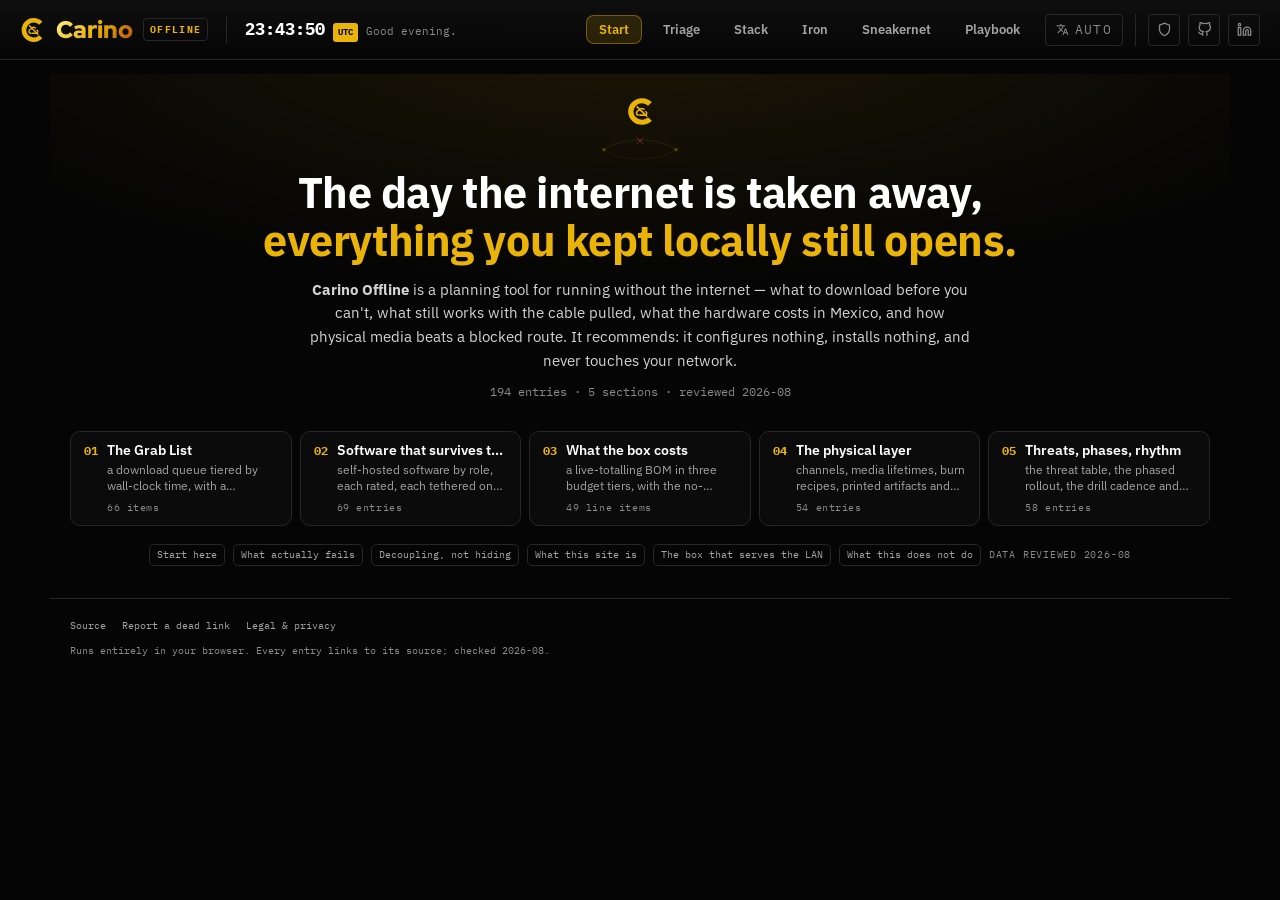
==== commit 11cdfc49: "Keep the navbar on screen while scrolling" ====
--- a/index.html
+++ b/index.html
@@ -505,6 +505,10 @@
   <!-- Colourful theme + the switch; nothing applies until data-carino-theme="color". -->
   <link rel="stylesheet" href="carino-theme.css">
   <style>
+    /* The navbar stays on screen at every width; anything else that sticks
+       sits under it (--nav-h is its height, from carino-ui.css). */
+    html body #carinoNav { position: sticky; top: 0; }
+    .fchips { top: var(--nav-h); }
     /* the hero mark in both colourings; the theme picks one */
     .mark.mk-color, :root[data-carino-theme="color"] .mark.mk-gold { display: none; }
     :root[data-carino-theme="color"] .mark.mk-color { display: block; }
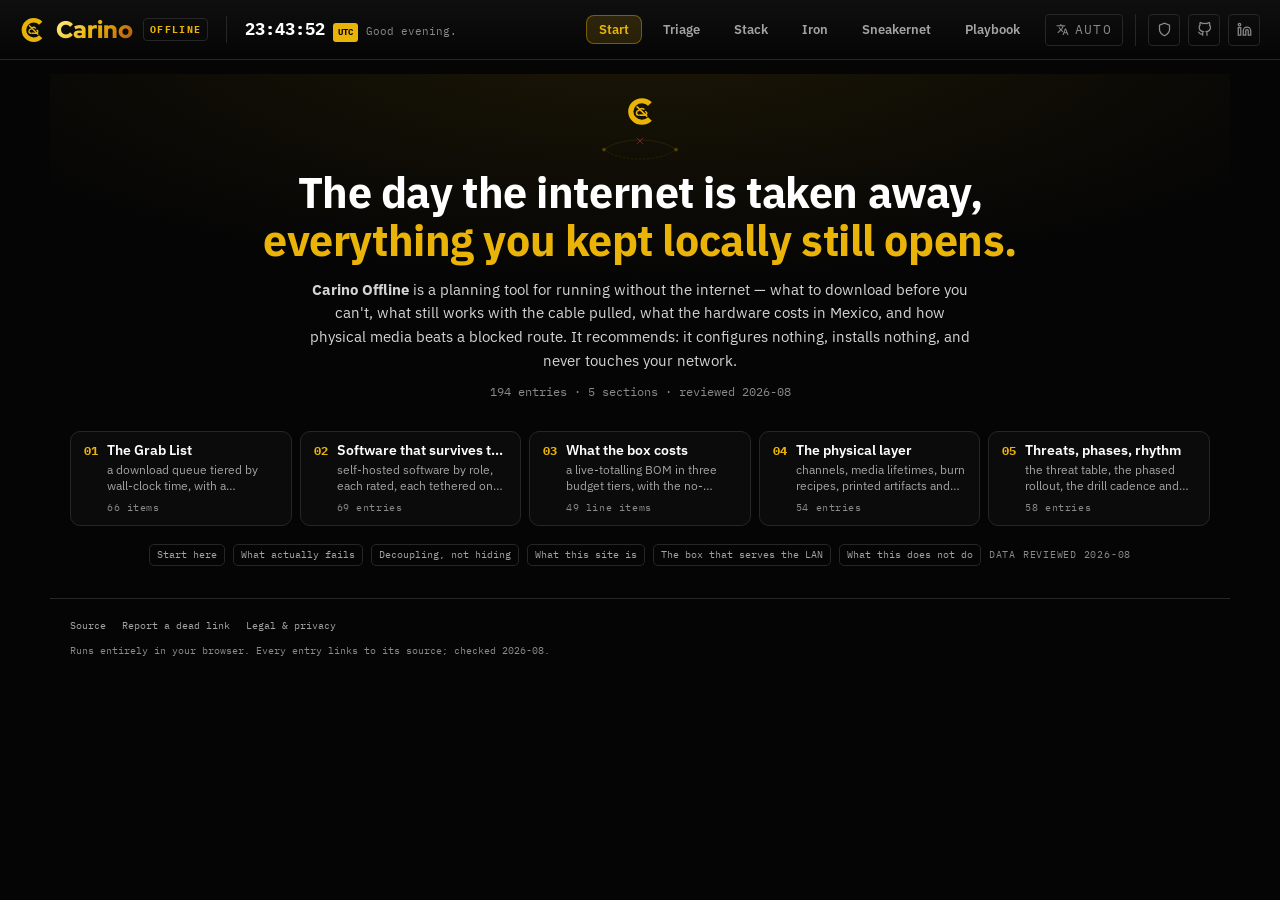
==== commit b2680722: "Keep the navbar on screen while scrolling" ====
--- a/index.html
+++ b/index.html
@@ -505,10 +505,6 @@
   <!-- Colourful theme + the switch; nothing applies until data-carino-theme="color". -->
   <link rel="stylesheet" href="carino-theme.css">
   <style>
-    /* The navbar stays on screen at every width; anything else that sticks
-       sits under it (--nav-h is its height, from carino-ui.css). */
-    html body #carinoNav { position: sticky; top: 0; }
-    .fchips { top: var(--nav-h); }
     /* the hero mark in both colourings; the theme picks one */
     .mark.mk-color, :root[data-carino-theme="color"] .mark.mk-gold { display: none; }
     :root[data-carino-theme="color"] .mark.mk-color { display: block; }
--- a/carino-ui.css
+++ b/carino-ui.css
@@ -36,7 +36,7 @@
       --mono: 'IBM Plex Mono', ui-monospace, SFMono-Regular, Menlo, monospace;
       --display: 'Red Hat Display', var(--sans);
       --radius: 10px;
-      --nav-h: 60px;     /* carino-navbar.js height; it scrolls with the page */
+      --nav-h: 60px;     /* carino-navbar.js height; it stays on screen, so stick things under it */
       /* Breakpoints (media queries cannot read a token, so these are the rule):
          900px and below, a workspace settings rail becomes a drawer;
          640px and below, the phone layout. Nothing else. */
@@ -643,7 +643,7 @@
     .slice .s-text { font-family: var(--display); font-weight: 900; text-transform: uppercase; font-size: var(--fs-sec); letter-spacing: 0.5px; }
     .slice .s-blurb { font-size: var(--fs-sm); color: var(--text-sec); line-height: 1.45; }
     .slice-menu.collapsed, body.state-module .slice-menu {
-      position: sticky; top: 0; z-index: 40; min-height: 0; height: 44px; border-radius: 0; border-width: 0 0 1px;
+      position: sticky; top: var(--nav-h); z-index: 40; min-height: 0; height: 44px; border-radius: 0; border-width: 0 0 1px;
     }
     .slice-menu.collapsed .slice, body.state-module .slice-menu .slice { flex-direction: row; align-items: center; justify-content: center; gap: 10px; padding: 0 12px; }
     .slice-menu.collapsed .slice:hover, body.state-module .slice-menu .slice:hover { flex: 1; }
@@ -690,7 +690,7 @@
        A search box never comes first; past ~300 entries a Find may follow
        the chips. Reference: Law. */
     .fchips {
-      position: sticky; top: 0; z-index: 50; display: flex; flex-wrap: wrap; align-items: center; gap: 7px;
+      position: sticky; top: var(--nav-h); z-index: 50; display: flex; flex-wrap: wrap; align-items: center; gap: 7px;
       padding: 10px 0; background: rgba(5,5,5,0.88); -webkit-backdrop-filter: blur(10px); backdrop-filter: blur(10px);
       border-bottom: 1px solid var(--border); font-family: var(--mono); font-size: var(--fs-label);
     }
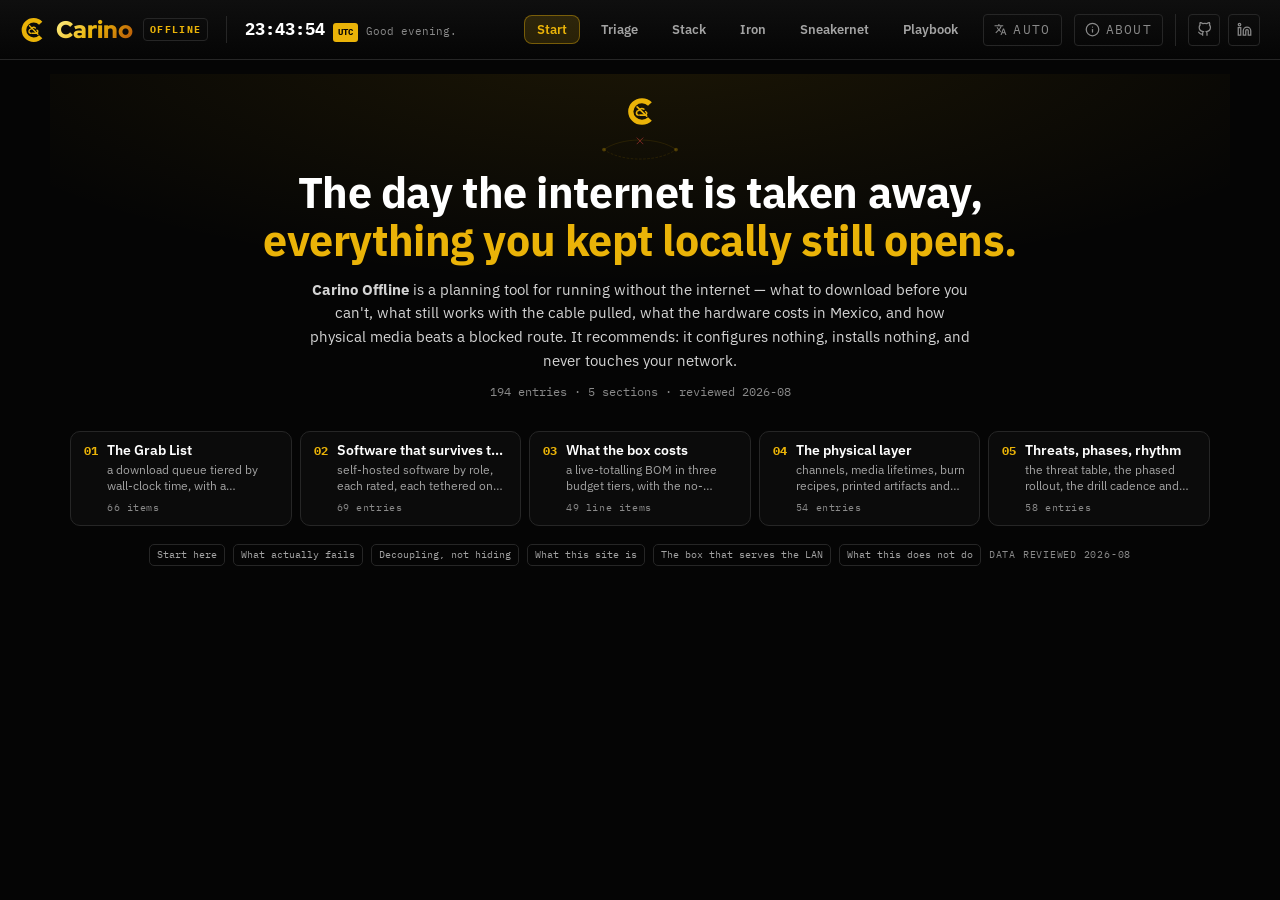
==== commit f0c95bbc: "Replace the footer with the navbar's About popup" ====
--- a/index.html
+++ b/index.html
@@ -7,6 +7,7 @@
   <title>Carino Offline — intranet, sneakernet &amp; the offline stack</title>
   <!-- carino:head — generated by Carino-Systems/baseline/apply.py from sites.json; edit there, not here -->
   <meta name="description" content="What to download before you can&#x27;t, which software still works with the WAN cable pulled, what the hardware costs in Mexico, and how physical media beats a blocked route. Runs entirely in your browser, offline.">
+  <meta name="carino:line" content="Plan for the day the internet goes away.">
   <link rel="canonical" href="https://offline.carino.systems/">
   <meta property="og:type" content="website">
   <meta property="og:site_name" content="Carino Systems">
@@ -24,7 +25,7 @@
   <link rel="alternate" hreflang="ja" href="https://offline.carino.systems/?lang=ja">
   <link rel="alternate" hreflang="ru" href="https://offline.carino.systems/?lang=ru">
   <link rel="alternate" hreflang="x-default" href="https://offline.carino.systems/">
-  <script type="application/json" id="carino-head-i18n">{"es": {"title": "Carino Offline — intranet, sneakernet y el stack sin conexión", "desc": "Qué descargar antes de que no puedas, qué software funciona sin WAN, cuánto cuesta el hardware en México y por qué el medio físico vence a una ruta bloqueada."}, "pt-BR": {"title": "Carino Offline — intranet, sneakernet e o stack offline", "desc": "O que baixar enquanto dá, que software funciona sem WAN, quanto custa o hardware no México e como a mídia física vence uma rota bloqueada. Roda offline."}, "ja": {"title": "Carino Offline — イントラネットとオフライン環境", "desc": "使えなくなる前に何を落とすか、WANなしで動くソフト、メキシコでのハードウェア価格、物理メディアが遮断経路に勝つ理由。ブラウザでオフライン動作。"}, "ru": {"title": "Carino Offline — интранет, sneakernet и офлайн-стек", "desc": "Что скачать, пока не поздно, какой софт работает без WAN, сколько стоит оборудование в Мексике и почему носитель надёжнее блокировки. Работает офлайн."}}</script>
+  <script type="application/json" id="carino-head-i18n">{"es": {"title": "Carino Offline — intranet, sneakernet y el stack sin conexión", "desc": "Qué descargar antes de que no puedas, qué software funciona sin WAN, cuánto cuesta el hardware en México y por qué el medio físico vence a una ruta bloqueada.", "line": "Prepárate para el día en que se vaya el internet."}, "pt-BR": {"title": "Carino Offline — intranet, sneakernet e o stack offline", "desc": "O que baixar enquanto dá, que software funciona sem WAN, quanto custa o hardware no México e como a mídia física vence uma rota bloqueada. Roda offline.", "line": "Prepare-se para o dia em que a internet cair."}, "ja": {"title": "Carino Offline — イントラネットとオフライン環境", "desc": "使えなくなる前に何を落とすか、WANなしで動くソフト、メキシコでのハードウェア価格、物理メディアが遮断経路に勝つ理由。ブラウザでオフライン動作。", "line": "インターネットが消える日に備える。"}, "ru": {"title": "Carino Offline — интранет, sneakernet и офлайн-стек", "desc": "Что скачать, пока не поздно, какой софт работает без WAN, сколько стоит оборудование в Мексике и почему носитель надёжнее блокировки. Работает офлайн.", "line": "Готовьтесь к дню, когда пропадёт интернет."}}</script>
   <script type="application/ld+json">{"@context": "https://schema.org", "@type": "WebApplication", "name": "Carino Offline", "url": "https://offline.carino.systems/", "description": "What to download before you can't, which software still works with the WAN cable pulled, what the hardware costs in Mexico, and how physical media beats a blocked route. Runs entirely in your browser, offline.", "operatingSystem": "Any (runs in a web browser)", "isAccessibleForFree": true, "author": {"@type": "Person", "name": "Miguel Cariño", "url": "https://carino.systems/"}}</script>
   <!-- /carino:head -->
 
@@ -51,7 +52,7 @@
 
   <style>
     /* Tokens, base and the shared components (.landing-hero, .fchips,
-       .src-line, .modal, .alert, .site-foot) come from carino-ui.css,
+       .src-line, .modal, .alert) come from carino-ui.css,
        linked above. Only Offline's extras are declared here. */
     :root{
       --primary-hover:#fbbf24;
@@ -499,8 +500,6 @@
       /* the source line every row and dialog ends in (carino-ui.css .src-line) */
     .row-main .src-line,.tile-main .src-line{font-size:var(--fs-micro);gap:2px 6px;margin-top:2px;}
     .src-line .src-ed{color:var(--text-sec);}
-    .site-foot{max-width:1180px;margin:24px auto 0;padding-left:20px;padding-right:20px;}
-    @media(max-width:640px){.site-foot{padding-left:12px;padding-right:12px;}}
 </style>
   <!-- Colourful theme + the switch; nothing applies until data-carino-theme="color". -->
   <link rel="stylesheet" href="carino-theme.css">
@@ -633,14 +632,10 @@
 
   </div>
 
-  <footer class="site-foot">
-    <div class="sf-links">
-      <a href="https://github.com/MiguelCarino/Offline" target="_blank" rel="noopener" data-i18n>Source</a>
-      <a href="https://github.com/MiguelCarino/Offline/issues" target="_blank" rel="noopener" data-i18n>Report a dead link</a>
-      <a href="https://carino.systems/legal.html" data-i18n>Legal &amp; privacy</a>
-    </div>
-    <div class="sf-line" id="footLine">Runs entirely in your browser. Every entry links to its source.</div>
-  </footer>
+  <div data-carino-about hidden>
+    <p id="footLine">Runs entirely in your browser. Every entry links to its source.</p>
+    <p><a href="https://github.com/MiguelCarino/Offline/issues" target="_blank" rel="noopener" data-i18n>Report a dead link</a></p>
+  </div>
 
   <!-- Detail dialog (carino-ui.css .modal). Rows stay short; everything else
        opens in here, and #<kind>/<id> links straight to it. -->
@@ -654,7 +649,7 @@
 
   <script src="carino-ui.js" defer></script>
   <script src="app.js" defer></script>
-  <script src="carino-navbar.js" data-app="Offline" data-repo="Offline" defer></script>
+  <script src="carino-navbar.js" data-app="Offline" data-repo="Offline" data-license="AGPL-3.0" defer></script>
   <script src="carino-theme.js" data-mark="logo.svg" data-mark-color="logo-color.svg" defer></script>
   <script src="carino-lang.js" defer></script>
   <script src="i18n.js" defer></script>
--- a/carino-ui.css
+++ b/carino-ui.css
@@ -556,14 +556,14 @@
        it) and leaves as soon as there is work. Mark, a two-line claim with
        the second line gold, a lede of two lines at most, one input target,
        example chips, then the privacy line. .rail-head is the compact form
-       for tools that always open with content (Desk, Password, Aldis). */
+       for tools that always open with content (Desk, Password, Aldis): the
+       name and lede only, never the mark, which the navbar already shows. */
     .short-hero { display: flex; flex-direction: column; align-items: center; text-align: center; gap: 14px; max-width: 640px; margin: 0 auto; padding: 40px 16px; }
     .short-hero .mark { width: 48px; height: 48px; display: block; }
     .short-hero h1 { font-family: var(--sans); font-weight: 800; font-size: var(--fs-h1); line-height: 1.15; letter-spacing: -.01em; margin: 0; }
     .sh-lede { color: var(--text-sec); font-size: var(--fs-sec); line-height: 1.55; max-width: 52ch; margin: 0; }
     .sh-input { width: 100%; }
     .short-hero.rail-head { flex-direction: row; align-items: center; text-align: left; gap: 12px; max-width: none; margin: 0; padding: 0 0 14px; border-bottom: 1px solid var(--border); }
-    .short-hero.rail-head .mark { width: 32px; height: 32px; flex: none; }
     .short-hero.rail-head h1 { font-size: var(--fs-h3); }
     .short-hero.rail-head .sh-lede { font-size: var(--fs-sm); }
 
@@ -763,14 +763,10 @@
     .progress-pill { display: inline-flex; align-items: center; gap: 10px; font-family: var(--mono); font-size: var(--fs-label); color: var(--text-sec); border: 1px solid var(--border); border-radius: 999px; padding: 5px 12px; font-variant-numeric: tabular-nums; }
     .progress-pill .progress { width: 90px; height: 5px; }
 
-    /* ============ footer ============
-       Hub, Reference, Learning and Product pages end in one. Links are
-       short and mono; the line below names licence and source honestly. */
-    .site-foot { border-top: 1px solid var(--border); padding: 18px 0 28px; display: flex; flex-direction: column; gap: 8px; font-family: var(--mono); font-size: var(--fs-label); color: var(--text-muted); }
-    .sf-links { display: flex; flex-wrap: wrap; gap: 6px 16px; }
-    .sf-links a { color: var(--text-sec); text-decoration: none; }
-    .sf-links a:hover { color: var(--accent); }
-    .sf-line { line-height: 1.6; }
+    /* ============ no footer ============
+       Pages end where their content ends. What a footer used to say lives
+       in the page's [data-carino-about] block, which carino-navbar.js moves
+       into the shield's About & legal panel. */
 
     /* ============ play stage ============
        Games and ambient pieces: the body is a column, the navbar on top and
--- a/carino-theme.css
+++ b/carino-theme.css
@@ -282,6 +282,14 @@
 :root[data-carino-theme="color"] #carinoNav .clock-tz { color: var(--ct-on-accent); }
 :root[data-carino-theme="color"] #carinoNav .icon-btn:hover { color: var(--ct-on-accent); box-shadow: var(--ct-shadow-1); }
 :root[data-carino-theme="color"] #carinoNav .cn-more-menu { background: var(--bg-card); border-color: var(--border); box-shadow: var(--ct-shadow-3); }
+:root[data-carino-theme="color"] #carinoNav .cn-help { background: var(--ct-scrim); }
+:root[data-carino-theme="color"] #carinoNav .cn-help-card { background: var(--bg-card); border-color: var(--border); box-shadow: var(--ct-shadow-3); }
+:root[data-carino-theme="color"] #carinoNav .cn-way { background: var(--bg-elev); }
+:root[data-carino-theme="color"] #carinoNav .cn-ab-page { background: color-mix(in srgb, var(--accent) 12%, transparent); border-color: color-mix(in srgb, var(--accent) 55%, transparent); }
+:root[data-carino-theme="color"] #carinoNav .cn-way:hover,
+:root[data-carino-theme="color"] #carinoNav .cn-way:focus-visible,
+:root[data-carino-theme="color"] #carinoNav .cn-pill:hover,
+:root[data-carino-theme="color"] #carinoNav .cn-pill:focus-visible { background: var(--accent-faint); }
 :root[data-carino-theme="color"] #cnLangBtn { border-color: var(--border); color: var(--text-muted); }
 :root[data-carino-theme="color"] #cnLangBtn:hover { border-color: var(--accent); color: var(--accent); background: var(--accent-faint); }
 :root[data-carino-theme="color"] #cnLangBox { background: var(--bg-card); border-color: var(--border); box-shadow: var(--ct-shadow-3); }
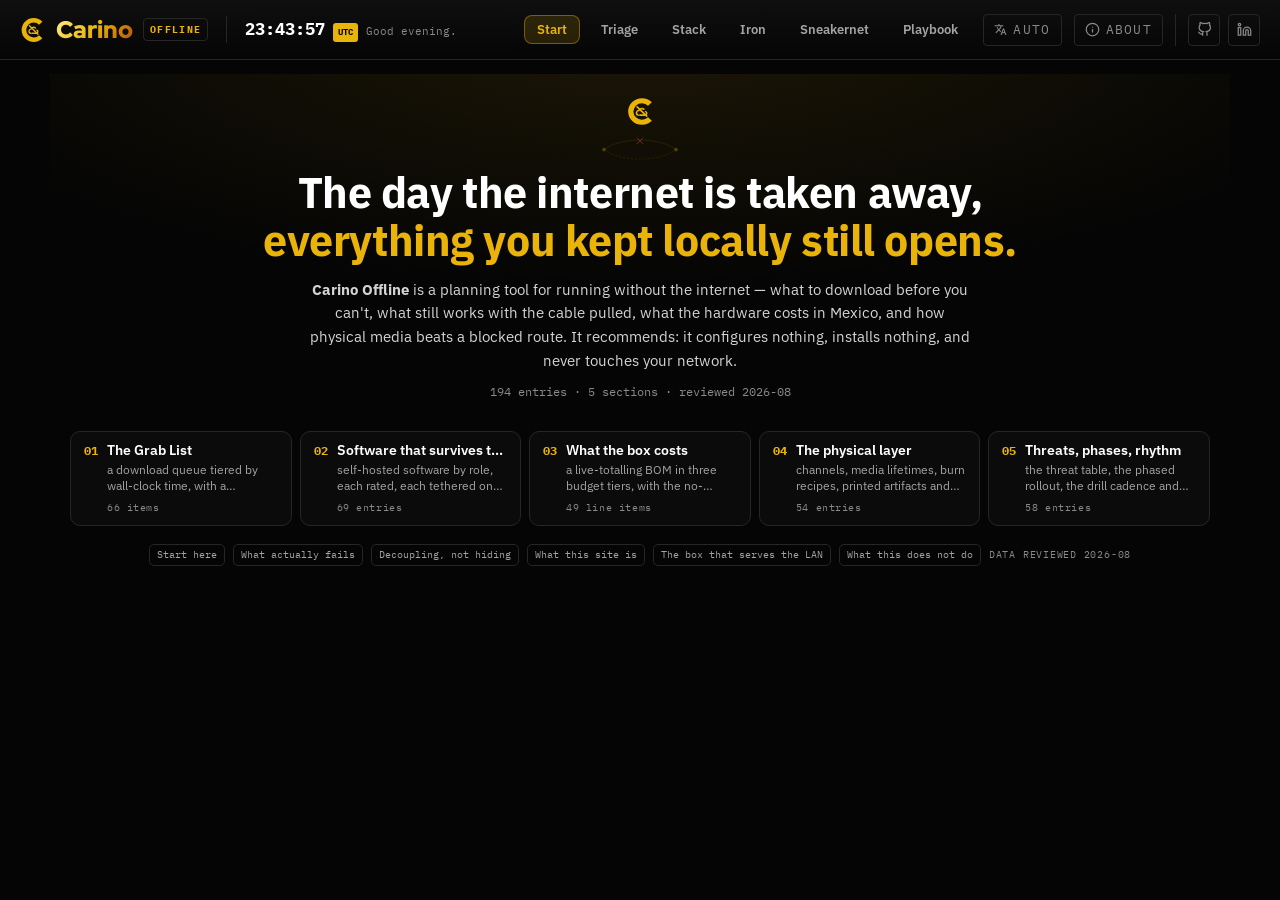
==== commit c7a0fb4d: "Add colour accents to the Colourful theme" ====
--- a/index.html
+++ b/index.html
@@ -511,7 +511,7 @@
        one follows; these are the values written for black. */
     :root[data-carino-theme="color"] { --primary-hover: var(--ct-accent-strong); --border-glow: var(--accent-dim); }
     :root[data-carino-theme="color"] body { background-image: var(--stage-grad); }
-    :root[data-carino-theme="color"] .app-title { background: none; -webkit-text-fill-color: currentColor; color: var(--ct-hero-text); }
+    :root[data-carino-theme="color"] .app-title { background: none; -webkit-text-fill-color: currentColor; color: var(--text); }
     :root[data-carino-theme="color"] .tab:hover, :root[data-carino-theme="color"] .seg-btn:hover { background: var(--ct-hover); }
     :root[data-carino-theme="color"] .tab.active, :root[data-carino-theme="color"] .seg-btn.active { border-color: var(--accent-dim); }
     :root[data-carino-theme="color"] .menu { box-shadow: var(--ct-shadow-2); }
--- a/carino-theme.css
+++ b/carino-theme.css
@@ -265,7 +265,8 @@
 :root[data-carino-theme="color"] body.state-module .slice-menu .s-num { color: var(--slice-c, var(--accent)); opacity: .8; }
 :root[data-carino-theme="color"] .slice-menu .slice:nth-child(4n+1) { --slice-c: var(--ct-blue); }
 :root[data-carino-theme="color"] .slice-menu .slice:nth-child(4n+2) { --slice-c: var(--ct-red); }
-:root[data-carino-theme="color"] .slice-menu .slice:nth-child(4n+3) { --slice-c: var(--ct-amber); }
+/* amber mixed toward --text: pure amber is 2.5:1 on white at the collapsed bar's .8 opacity */
+:root[data-carino-theme="color"] .slice-menu .slice:nth-child(4n+3) { --slice-c: color-mix(in srgb, var(--ct-amber) 70%, var(--text)); }
 :root[data-carino-theme="color"] .slice-menu .slice:nth-child(4n+4) { --slice-c: var(--ct-green); }
 
 /* ============================================================
@@ -350,6 +351,12 @@
 :root[data-carino-theme="color"] .pt-card:nth-child(8n+7) { --pt-c: var(--ct-pink); }
 :root[data-carino-theme="color"] .pt-card:nth-child(8n+8) { --pt-c: var(--ct-indigo); }
 
+/* section numbers 01-36: one section shows at a time, so one accent per view.
+   body:not(.pdf-mode) so a Colourful PDF export keeps carino-branding.css's print colour */
+:root[data-carino-theme="color"] body:not(.pdf-mode) main > .spec:nth-of-type(3n+1) .spec-num { color: var(--ct-purple); }
+:root[data-carino-theme="color"] body:not(.pdf-mode) main > .spec:nth-of-type(3n+2) .spec-num { color: var(--ct-pink); }
+:root[data-carino-theme="color"] body:not(.pdf-mode) main > .spec:nth-of-type(3n+3) .spec-num { color: var(--ct-indigo); }
+
 /* play stage: daylight instead of night */
 :root[data-carino-theme="color"] .play-art {
   background:
@@ -396,3 +403,34 @@
 @media (prefers-reduced-motion: reduce) {
   ::view-transition-new(root) { animation: none; }
 }
+
+/* ============================================================
+   7. colour accents — identity and categorisation take the
+      category hues; --accent stays for what is interactive
+   ============================================================ */
+/* hero second line: identity, not a link, so it leaves the interactive blue.
+   blue > purple > pink only: --ct-hero-text ends in amber (2.8:1 on --bg).
+   Purple arrives by 40% and pink holds the last fifth, so even a short line
+   shows all three; dark mixes each pastel toward its base hue to keep it vivid
+   (4.8:1 or better on the dark page). */
+:root[data-carino-theme="color"] :is(.landing-hero, .short-hero) h1 .gold {
+  --hg-1: var(--ct-blue); --hg-2: var(--ct-purple); --hg-3: var(--ct-pink);
+  background-image: linear-gradient(90deg, var(--hg-1) 0%, var(--hg-2) 40%, var(--hg-3) 80%);
+  -webkit-background-clip: text; background-clip: text;
+  color: transparent; -webkit-text-fill-color: transparent;
+}
+@media (prefers-color-scheme: dark) {
+  :root[data-carino-theme="color"]:not([data-theme="light"]) :is(.landing-hero, .short-hero) h1 .gold {
+    --hg-1: color-mix(in srgb, var(--ct-blue) 60%, var(--ct-h0b));
+    --hg-2: color-mix(in srgb, var(--ct-purple) 60%, var(--ct-h4b));
+    --hg-3: color-mix(in srgb, var(--ct-pink) 60%, var(--ct-h6b));
+  }
+}
+/* list markers: one quiet hue so the › glyphs stop reading as link arrows.
+   Compass's .how list sits beside its ok/warn/err scale words, so it is left out */
+:root[data-carino-theme="color"] .lh-situations:not(.how) li::before { color: var(--ct-purple); }
+/* the aria-hidden motif: rebind the token inside the SVG only, so each site's
+   stroke/fill: var(--accent) draws teal; Compass's slider has its own scale colours */
+:root[data-carino-theme="color"] .lh-motif:not(.cp-motif) { --accent: var(--ct-teal); }
+/* a heading kicker, not a control: it should not match the Play button below it */
+:root[data-carino-theme="color"] .lab-kicker { color: var(--ct-purple); }
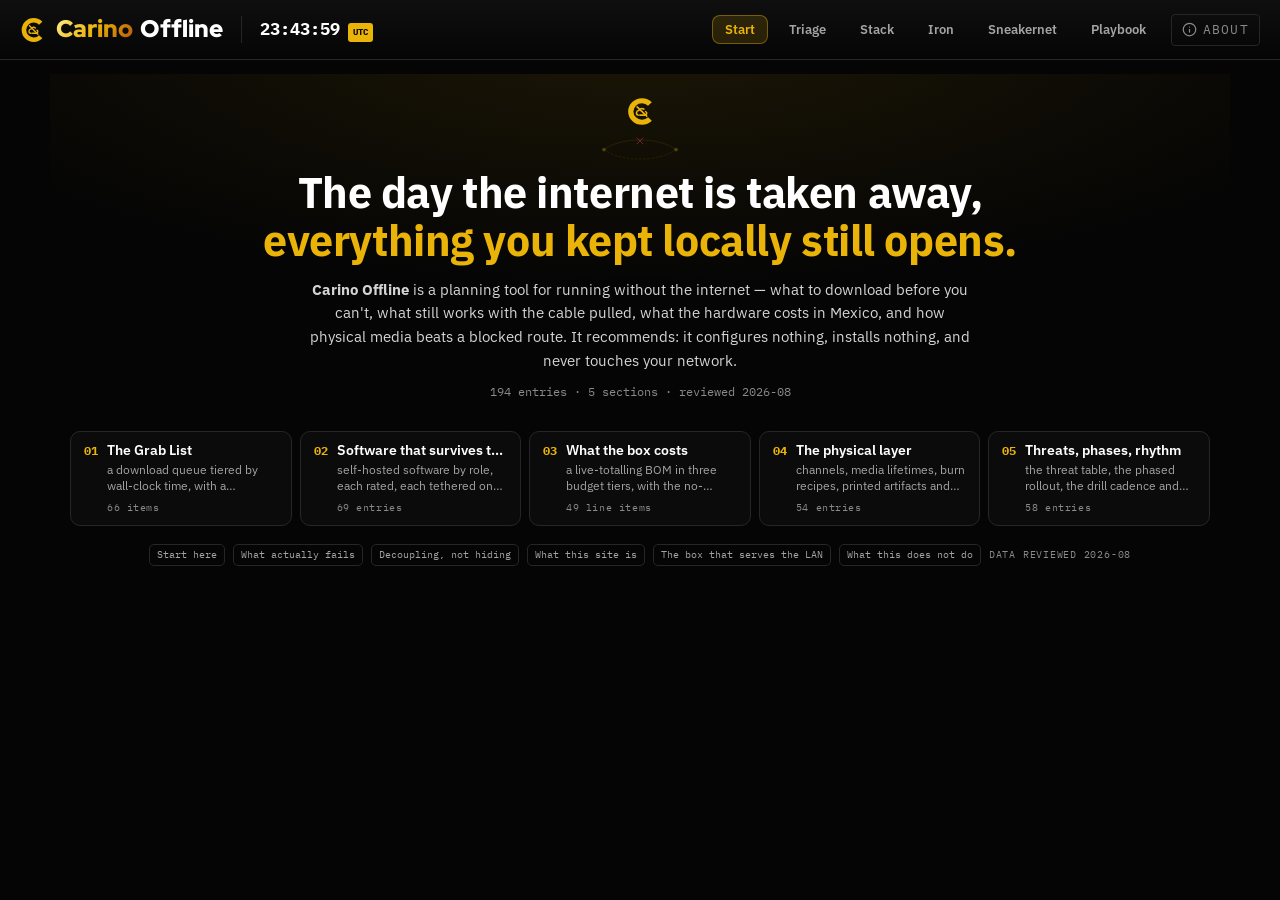
==== commit ff089e03: "Navbar: mark + Carino + product name, About window replaces the bar's buttons The shared navbar (can" ====
--- a/index.html
+++ b/index.html
@@ -520,6 +520,16 @@
   </style>
 </head>
 <body>
+<!-- Key words: the navbar shows them, translated, under its Language tab. -->
+<ul data-carino-words hidden>
+  <li>Where to begin</li>
+  <li>Triage</li>
+  <li>Stack</li>
+  <li>Iron</li>
+  <li>Sneakernet</li>
+  <li>Playbook</li>
+</ul>
+
 
   <div class="wrap" role="main">
 
--- a/carino-theme.css
+++ b/carino-theme.css
@@ -275,10 +275,15 @@
    ============================================================ */
 :root[data-carino-theme="color"] #carinoNav {
   --cn-accent: var(--accent); --cn-bg: var(--bg); --cn-border: var(--border);
-  --cn-text: var(--text); --cn-muted: var(--text-muted);
+  --cn-text: var(--text); --cn-muted: var(--text-muted); --cn-faint: var(--accent-faint);
   background: var(--bg); border-bottom-color: var(--border);
 }
-:root[data-carino-theme="color"] #carinoNav .brand-name { background-image: var(--gold-text); }
+:root[data-carino-theme="color"] #carinoNav .brand-name,
+:root[data-carino-theme="color"] #carinoNav .cn-fl b { background-image: var(--gold-text); }
+:root[data-carino-theme="color"] #carinoNav .cn-product:hover,
+:root[data-carino-theme="color"] #carinoNav .cn-product:focus-visible { text-shadow: none; color: var(--accent); -webkit-text-fill-color: var(--accent); }
+:root[data-carino-theme="color"] #carinoNav .cn-tab:hover { background: var(--bg-elev); }
+:root[data-carino-theme="color"] #carinoNav .cn-lang[aria-checked="true"] { color: var(--accent); }
 :root[data-carino-theme="color"] #carinoNav .app-tag:hover { background: var(--accent-faint); }
 :root[data-carino-theme="color"] #carinoNav .clock-tz { color: var(--ct-on-accent); }
 :root[data-carino-theme="color"] #carinoNav .icon-btn:hover { color: var(--ct-on-accent); box-shadow: var(--ct-shadow-1); }
